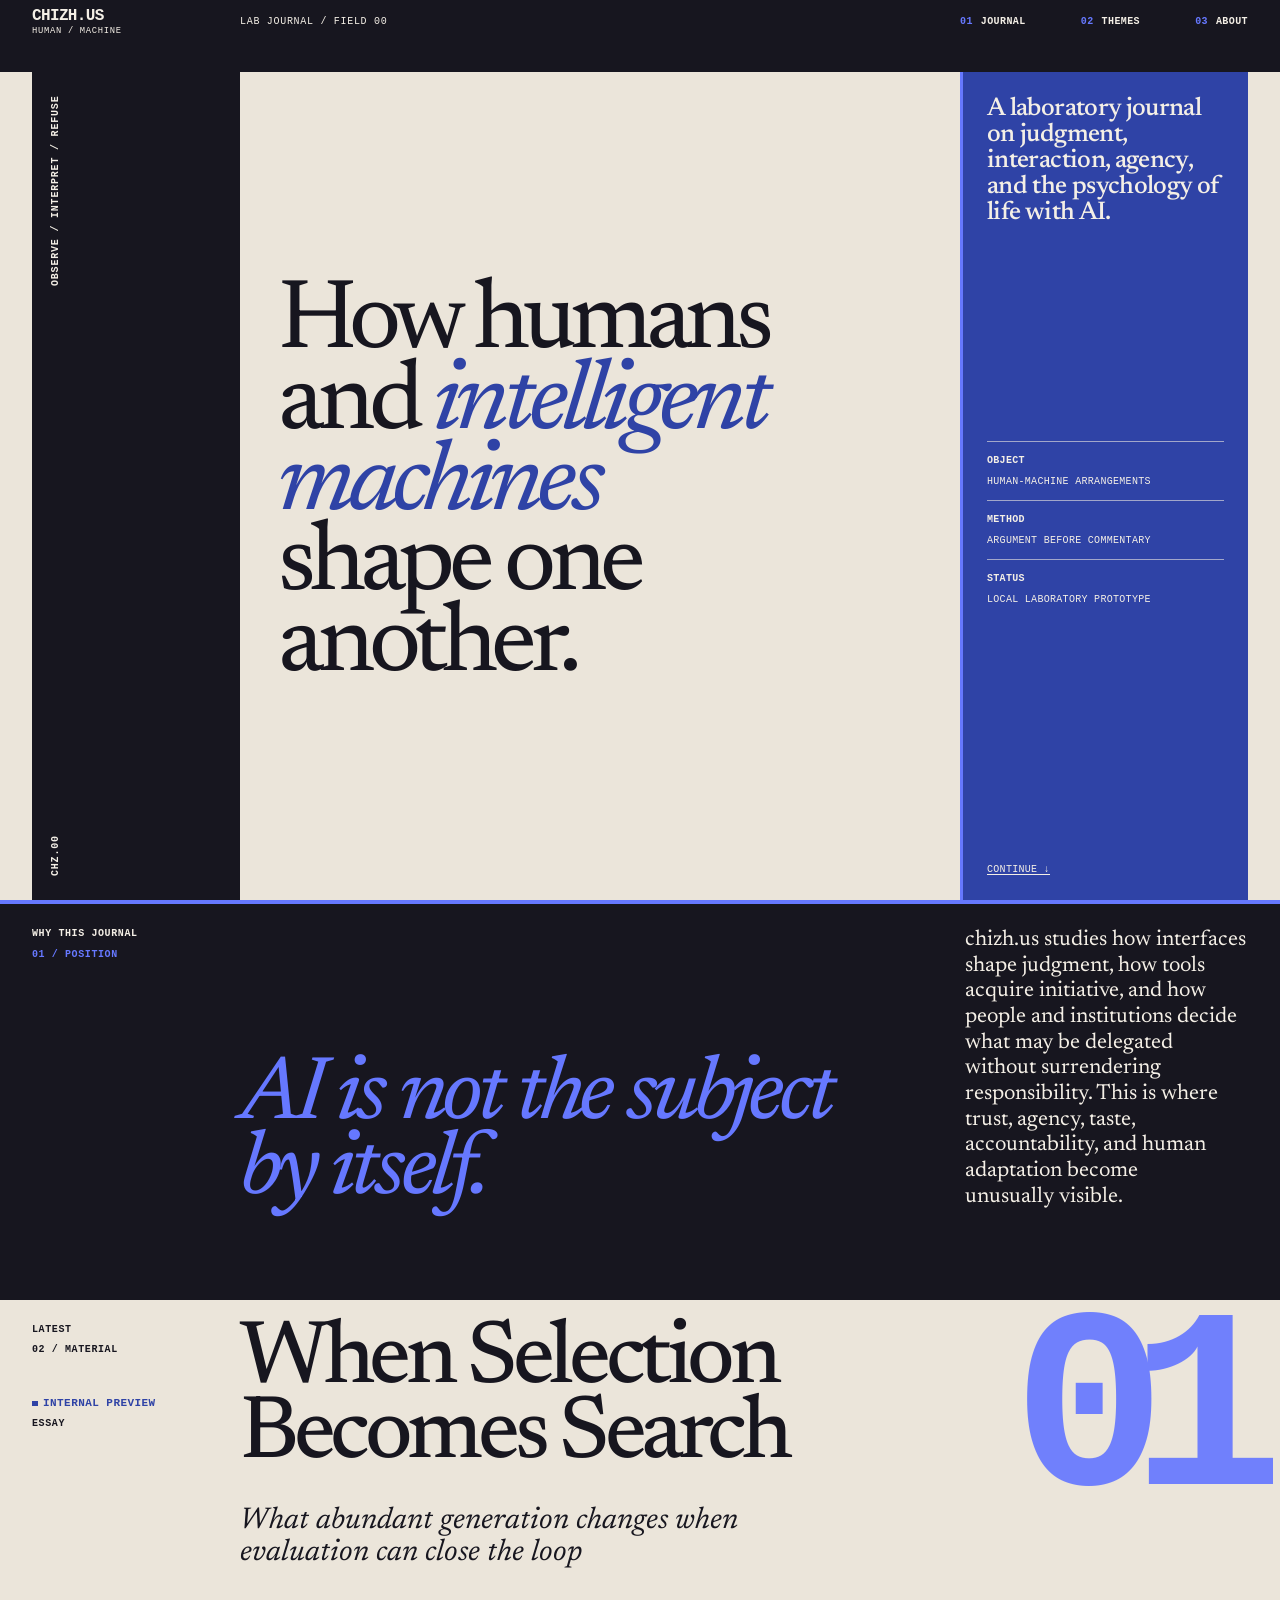
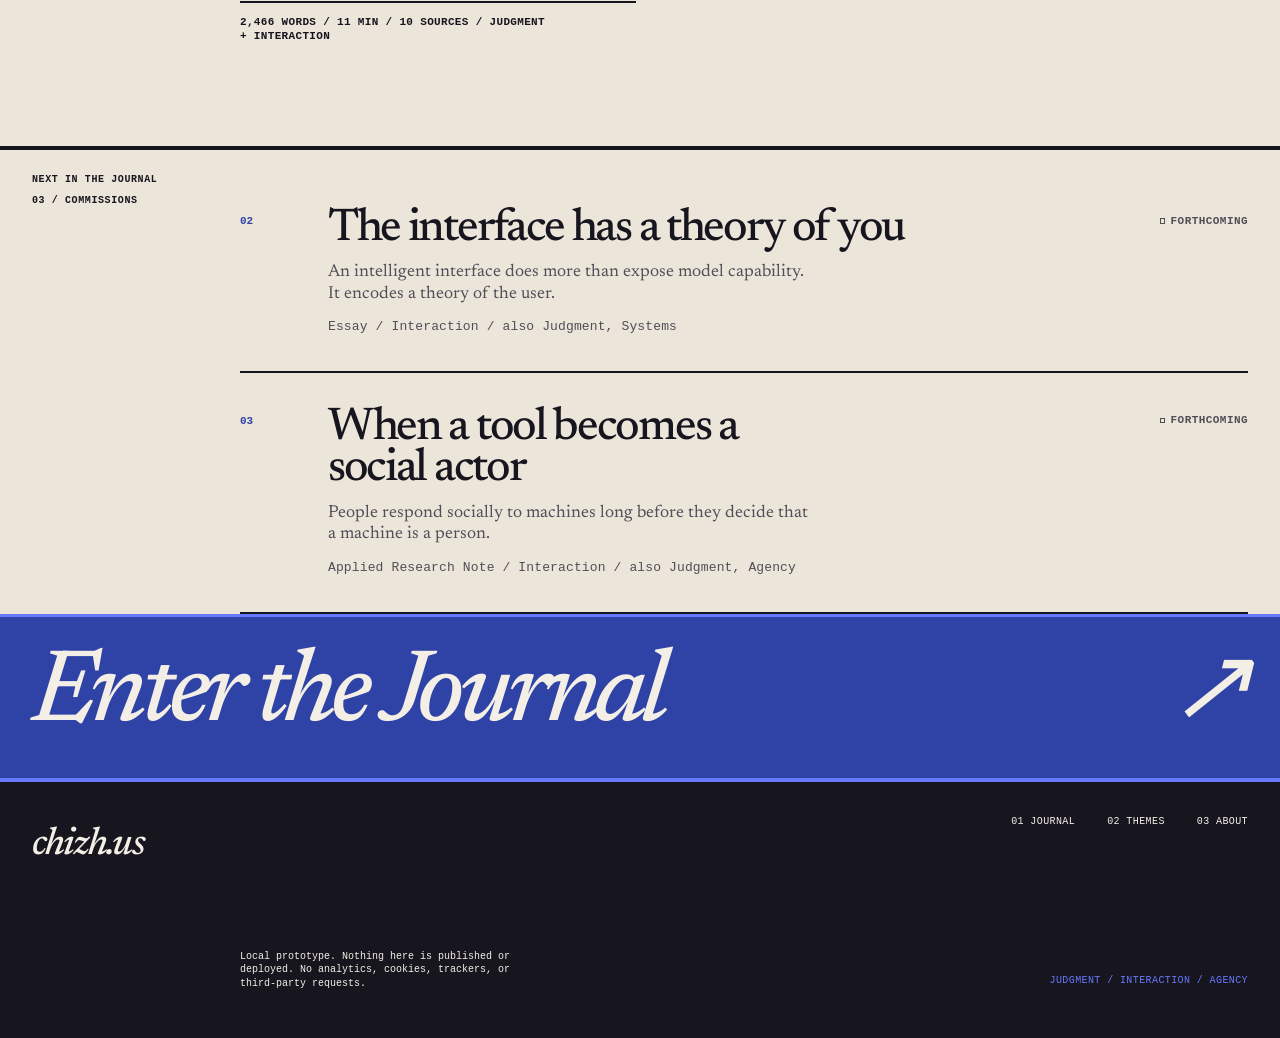
==== index.html @ 97733aee "Deploy temporary chizh.us preview" ====
<!DOCTYPE html><html lang="en"><head><meta charset="utf-8"><meta name="viewport" content="width=device-width, initial-scale=1"><meta name="color-scheme" content="light"><title>chizh.us: a human-machine laboratory journal</title><meta name="description" content="How humans and intelligent machines shape one another. A laboratory journal on judgment, interaction, agency, and the psychology of life with AI."><meta name="author" content="Iurii Chizh"><link rel="canonical" href="https://ichizh8.github.io/"><meta property="og:type" content="website"><meta property="og:site_name" content="chizh.us"><meta property="og:title" content="chizh.us: a human-machine laboratory journal"><meta property="og:description" content="How humans and intelligent machines shape one another. A laboratory journal on judgment, interaction, agency, and the psychology of life with AI."><meta property="og:url" content="https://ichizh8.github.io/"><link rel="icon" href="/favicon.svg" type="image/svg+xml"><link rel="stylesheet" href="/_astro/Base.CVY8_kZh.css"></head><body><a class="skip-link" href="#main">Skip to content</a><header class="masthead"><div class="shell masthead__inner"><a class="brand" href="/" aria-label="chizh.us home"><span>chizh.us</span><small>human / machine</small></a><p class="masthead__register" aria-hidden="true">LAB JOURNAL / FIELD 00</p><nav class="nav" aria-label="Primary"><a class="nav__link" href="/journal"><span aria-hidden="true">01</span>Journal</a><a class="nav__link" href="/themes"><span aria-hidden="true">02</span>Themes</a><a class="nav__link" href="/about"><span aria-hidden="true">03</span>About</a></nav></div></header><main id="main" class="shell page" tabindex="-1"><section class="home-hero"><div class="home-hero__code" aria-hidden="true"><span>CHZ.00</span><span>OBSERVE / INTERPRET / REFUSE</span></div><h1 class="home-hero__title">How humans and <em>intelligent machines</em> shape one another.</h1><aside class="home-hero__aside"><p>A laboratory journal on judgment, interaction, agency, and the psychology of life with AI.</p><dl><div><dt>Object</dt><dd>Human-machine arrangements</dd></div><div><dt>Method</dt><dd>Argument before commentary</dd></div><div><dt>Status</dt><dd>Local laboratory prototype</dd></div></dl><a href="#latest">Continue ↓</a></aside></section><section class="home-why" aria-labelledby="why-title"><header class="home-why__register"><h2 id="why-title">Why this journal</h2><span aria-hidden="true">01 / POSITION</span></header><div class="home-why__body"><p class="home-why__lead">AI is not the subject by itself.</p><p>chizh.us studies how interfaces shape judgment, how tools acquire initiative, and how people and institutions decide what may be delegated without surrendering responsibility. This is where trust, agency, taste, accountability, and human adaptation become unusually visible.</p></div></section><section class="home-latest" id="latest" aria-labelledby="latest-title"><header class="home-latest__register"><h2 id="latest-title">Latest</h2><span aria-hidden="true">02 / MATERIAL</span><div><span class="mark mark--preview">Internal preview</span><span>Essay</span></div></header><article class="featured"><p class="featured__number" aria-hidden="true">01</p><div class="featured__body"><h3 class="featured__title"><a href="/journal/when-selection-becomes-search">When Selection Becomes Search</a></h3><p class="featured__deck">What abundant generation changes when evaluation can close the loop</p><p class="featured__meta meta">2,466 words / 11 min / 10 sources / Judgment + Interaction</p></div></article></section><section class="home-more" aria-labelledby="next-title"><header class="home-more__register"><h2 id="next-title">Next in the journal</h2><span aria-hidden="true">03 / COMMISSIONS</span></header><ol class="journal" aria-label="More from the journal"><li class="entry" id="the-interface-has-a-theory-of-you" data-entry data-format="essay" data-themes="interaction judgment systems" data-title="The interface has a theory of you"><div class="entry__inner"><span class="entry__num" aria-hidden="true">02</span><span><span class="entry__title">The interface has a theory of you</span><span class="entry__deck">An intelligent interface does more than expose model capability. It encodes a theory of the user.</span><span class="entry__meta meta">Essay<span aria-hidden="true"> / </span>Interaction<span aria-hidden="true"> / also </span>Judgment, Systems</span></span><span class="entry__aside"><span class="mark mark--forthcoming">Forthcoming</span></span></div></li><li class="entry" id="when-a-tool-becomes-a-social-actor" data-entry data-format="applied-research-note" data-themes="interaction judgment agency" data-title="When a tool becomes a social actor"><div class="entry__inner"><span class="entry__num" aria-hidden="true">03</span><span><span class="entry__title">When a tool becomes a social actor</span><span class="entry__deck">People respond socially to machines long before they decide that a machine is a person.</span><span class="entry__meta meta">Applied Research Note<span aria-hidden="true"> / </span>Interaction<span aria-hidden="true"> / also </span>Judgment, Agency</span></span><span class="entry__aside"><span class="mark mark--forthcoming">Forthcoming</span></span></div></li></ol></section><a class="home-index" href="/journal"><span>Enter the Journal</span><span aria-hidden="true">↗</span></a></main><footer class="shell footer"><a class="footer__mark" href="/">chizh.us</a><nav class="footer__nav" aria-label="Footer"><a href="/journal">01 Journal</a><a href="/themes">02 Themes</a><a href="/about">03 About</a></nav><p class="footer__note">Local prototype. Nothing here is published or deployed. No analytics, cookies, trackers, or third-party requests.</p><p class="footer__signoff" aria-hidden="true">Judgment / interaction / agency</p></footer></body></html>
---- _astro/Base.CVY8_kZh.css ----
@font-face{font-family:Newsreader Variable;font-style:normal;font-display:swap;font-weight:200 800;src:url(/_astro/newsreader-vietnamese-wght-normal.Czsa-EzN.woff2)format("woff2-variations");unicode-range:U+102-103,U+110-111,U+128-129,U+168-169,U+1A0-1A1,U+1AF-1B0,U+300-301,U+303-304,U+308-309,U+323,U+329,U+1EA0-1EF9,U+20AB}@font-face{font-family:Newsreader Variable;font-style:normal;font-display:swap;font-weight:200 800;src:url(/_astro/newsreader-latin-ext-wght-normal.C-3rgBeH.woff2)format("woff2-variations");unicode-range:U+100-2BA,U+2BD-2C5,U+2C7-2CC,U+2CE-2D7,U+2DD-2FF,U+304,U+308,U+329,U+1D00-1DBF,U+1E00-1E9F,U+1EF2-1EFF,U+2020,U+20A0-20AB,U+20AD-20C0,U+2113,U+2C60-2C7F,U+A720-A7FF}@font-face{font-family:Newsreader Variable;font-style:normal;font-display:swap;font-weight:200 800;src:url(/_astro/newsreader-latin-wght-normal.CCVVNp6i.woff2)format("woff2-variations");unicode-range:U+??,U+131,U+152-153,U+2BB-2BC,U+2C6,U+2DA,U+2DC,U+304,U+308,U+329,U+2000-206F,U+20AC,U+2122,U+2191,U+2193,U+2212,U+2215,U+FEFF,U+FFFD}@font-face{font-family:Newsreader Variable;font-style:italic;font-display:swap;font-weight:200 800;src:url(/_astro/newsreader-vietnamese-wght-italic.xAqemagA.woff2)format("woff2-variations");unicode-range:U+102-103,U+110-111,U+128-129,U+168-169,U+1A0-1A1,U+1AF-1B0,U+300-301,U+303-304,U+308-309,U+323,U+329,U+1EA0-1EF9,U+20AB}@font-face{font-family:Newsreader Variable;font-style:italic;font-display:swap;font-weight:200 800;src:url(/_astro/newsreader-latin-ext-wght-italic.DFS986qL.woff2)format("woff2-variations");unicode-range:U+100-2BA,U+2BD-2C5,U+2C7-2CC,U+2CE-2D7,U+2DD-2FF,U+304,U+308,U+329,U+1D00-1DBF,U+1E00-1E9F,U+1EF2-1EFF,U+2020,U+20A0-20AB,U+20AD-20C0,U+2113,U+2C60-2C7F,U+A720-A7FF}@font-face{font-family:Newsreader Variable;font-style:italic;font-display:swap;font-weight:200 800;src:url(/_astro/newsreader-latin-wght-italic.Bxi8ein9.woff2)format("woff2-variations");unicode-range:U+??,U+131,U+152-153,U+2BB-2BC,U+2C6,U+2DA,U+2DC,U+304,U+308,U+329,U+2000-206F,U+20AC,U+2122,U+2191,U+2193,U+2212,U+2215,U+FEFF,U+FFFD}:root{--paper:#ebe5da;--paper-inset:#d8d0c3;--ink:#17161f;--ink-2:#514e58;--rule:#a9a194;--rule-strong:#17161f;--signal:#2f43a6;--signal-loud:#6678ff;--field-dark:#17161f;--field-light:#f4efe6;--selection:#6678ff;--selection-ink:#17161f;--font-display:"Newsreader Variable", Georgia, "Times New Roman", serif;--font-text:"Newsreader Variable", Georgia, "Times New Roman", serif;--font-ui:ui-monospace, "SFMono-Regular", "Roboto Mono", Menlo, Consolas, monospace;--step-00:.6875rem;--step-0:.8125rem;--step-1:1.0625rem;--step-2:1.25rem;--step-3:clamp(1.5rem, 2.1vw, 2.2rem);--step-4:clamp(2.1rem, 3.8vw, 4rem);--step-5:clamp(3.1rem, 6vw, 6.75rem);--step-6:clamp(4rem, 9vw, 10rem);--track-label:.04em;--track-tight:-.035em;--track-tighter:-.055em;--measure:68ch;--measure-deck:44ch;--measure-display:15ch;--sp-1:.25rem;--sp-2:.5rem;--sp-3:.75rem;--sp-4:1rem;--sp-5:1.5rem;--sp-6:2rem;--sp-7:3rem;--sp-8:4.5rem;--sp-9:6.5rem;--sp-10:9rem;--gutter:clamp(1rem, 2.5vw, 2.75rem);--hair:1px;--radius:0;--dur-fast:80ms;--dur:.11s;--dur-slow:.14s;--ease:cubic-bezier(.2, 0, .1, 1);color-scheme:light}*,:before,:after{box-sizing:border-box}*{border-radius:var(--radius);margin:0;padding:0}html{-webkit-text-size-adjust:100%;scroll-behavior:smooth;scroll-padding-top:6rem}@media (prefers-reduced-motion:reduce){html{scroll-behavior:auto}}body{background:var(--paper);color:var(--ink);font-family:var(--font-text);font-size:var(--step-1);font-variant-numeric:tabular-nums;-webkit-font-smoothing:antialiased;text-rendering:optimizelegibility;flex-direction:column;min-height:100vh;line-height:1.66;display:flex}h1,h2,h3,h4{font-family:var(--font-display);letter-spacing:var(--track-tight);text-wrap:balance;font-weight:700;line-height:1.04}p,li,dd,dt,blockquote{text-wrap:pretty}a{color:var(--signal);text-underline-offset:.18em;text-decoration-line:underline;text-decoration-thickness:1px;text-decoration-color:color-mix(in srgb, var(--signal) 45%, transparent);transition:text-decoration-color var(--dur-fast) var(--ease)}a:hover{text-decoration-color:var(--signal)}:focus-visible{outline:2px solid var(--signal);outline-offset:2px}:where(button,input,select,textarea){font:inherit;color:inherit;background:0 0;border:none}button{cursor:pointer}hr{border:none;border-top:var(--hair) solid var(--rule)}[hidden]{display:none!important}ul,ol{list-style:none}.label{font-family:var(--font-display);font-size:var(--step-00);letter-spacing:var(--track-label);text-transform:uppercase;color:var(--ink-2);font-weight:600;line-height:1.2}.label--signal{color:var(--signal)}.meta{font-family:var(--font-display);font-size:var(--step-0);color:var(--ink-2);letter-spacing:.01em;font-weight:450;line-height:1.5}.display{font-family:var(--font-display);letter-spacing:var(--track-tighter);font-weight:700;line-height:.92}.deck{font-size:var(--step-2);color:var(--ink-2);max-width:var(--measure-deck);letter-spacing:-.005em;line-height:1.45}.skip-link{left:var(--gutter);z-index:100;background:var(--ink);color:var(--paper);padding:var(--sp-3) var(--sp-4);font-family:var(--font-display);font-size:var(--step-0);font-weight:600;text-decoration:none;position:absolute;top:0;transform:translateY(-120%)}.skip-link:focus-visible{outline-offset:-4px;transform:translateY(0)}.visually-hidden{clip-path:inset(50%);white-space:nowrap;border:0;width:1px;height:1px;margin:-1px;padding:0;position:absolute;overflow:hidden}@media (prefers-reduced-motion:reduce){*,:before,:after{transition-duration:.001ms!important;animation-duration:.001ms!important;animation-iteration-count:1!important;animation-timeline:auto!important}}.shell{grid-template-columns:[full-start] var(--gutter) [rail-start] minmax(0, 13rem) [rail-end main-start] minmax(0, 60rem) [main-end wide-start] minmax(0, 15rem) [wide-end] minmax(var(--gutter), 1fr) [full-end];align-content:start;display:grid}@media (width<=56.25rem){.shell{grid-template-columns:[full-start] var(--gutter) [rail-start main-start wide-start] minmax(0, 1fr) [rail-end main-end wide-end] var(--gutter) [full-end]}}.span-rail{grid-column:rail}.span-main{grid-column:main}.span-content{grid-column:main/wide-end}.span-bleed{grid-column:rail/wide-end}.span-full{grid-column:full}.band{grid-column:full;grid-template-columns:subgrid;display:grid}.band--inset{background:var(--paper-inset)}.rule{border-top:var(--hair) solid var(--rule);grid-column:rail/wide-end}.rule--strong{border-top-color:var(--rule-strong)}.rule--full{grid-column:full}.section{grid-column:full;grid-template-columns:subgrid;padding-block:var(--sp-7) var(--sp-6);display:grid}.section--tight{padding-block:var(--sp-6) var(--sp-5)}.section__label{padding-right:var(--sp-5);padding-bottom:var(--sp-4);align-self:start;gap:var(--sp-2);grid-column:rail;align-content:start;display:grid}.section__body{gap:var(--sp-5);grid-column:main/wide-end;align-content:start;display:grid}@media (width<=56.25rem){.section{padding-block:var(--sp-6) var(--sp-5)}.section__label{padding-right:0;padding-bottom:var(--sp-4)}}.masthead{z-index:40;background:var(--paper);border-bottom:var(--hair) solid var(--rule-strong);position:sticky;top:0}.brand{font-family:var(--font-display);letter-spacing:-.03em;color:var(--ink);white-space:nowrap;padding-block:var(--sp-3);grid-column:rail/main;font-size:1.0625rem;font-weight:800;text-decoration:none}.brand__suffix{color:var(--signal)}.brand:hover .brand__suffix{color:var(--ink)}.nav{justify-self:end;align-items:stretch;gap:var(--sp-5);grid-column:main/wide-end;display:flex}.nav__link{font-family:var(--font-display);font-size:var(--step-00);letter-spacing:var(--track-label);text-transform:uppercase;color:var(--ink);border-bottom:2px solid #0000;align-items:center;min-height:44px;margin-bottom:-1px;font-weight:600;text-decoration:none;display:inline-flex}.nav__link:hover{color:var(--signal)}.nav__link[aria-current=page]{border-bottom-color:var(--signal);color:var(--signal)}@media (width<=56.25rem){.brand{grid-column:rail;justify-self:start}.nav{justify-self:end;gap:var(--sp-4);grid-column:rail}}@media (width<=26rem){.nav{gap:var(--sp-3)}.nav__link{letter-spacing:.08em;font-size:.6875rem}}.progress{inset-inline:0;pointer-events:none;height:2px;position:absolute;bottom:-1px;overflow:hidden}.progress__fill{background:var(--signal-loud);height:100%;transform:scaleX(var(--progress,0));transform-origin:0}.page{flex:1 0 auto}.footer{border-top:2px solid var(--rule-strong);margin-top:var(--sp-8);padding-block:var(--sp-6) var(--sp-7)}.footer__mark{font-family:var(--font-display);letter-spacing:-.03em;padding-bottom:var(--sp-5);grid-column:rail;font-size:1.0625rem;font-weight:800}.footer__cols{gap:var(--sp-6) var(--sp-5);grid-column:main/wide-end;grid-template-columns:repeat(auto-fit,minmax(min(100%,15rem),1fr));align-items:start;display:grid}.footer__group{gap:var(--sp-2);align-content:start;display:grid}.footer__list{gap:var(--sp-1);display:grid}.footer__list a{font-family:var(--font-display);font-size:var(--step-0);color:var(--ink);text-decoration-color:color-mix(in srgb, var(--ink) 25%, transparent);align-items:center;min-height:32px;display:inline-flex}.footer__list a:hover{color:var(--signal);text-decoration-color:var(--signal)}.footer__note{margin-top:var(--sp-6);padding-top:var(--sp-4);border-top:var(--hair) solid var(--rule);font-size:var(--step-0);color:var(--ink-2);grid-column:main/wide-end;max-width:52ch}@media (width<=56.25rem){.footer__list a{min-height:44px}}.promise{grid-column:full;grid-template-columns:subgrid;padding-block:var(--sp-8) var(--sp-9);display:grid}.promise__line{font-family:var(--font-display);font-size:var(--step-6);letter-spacing:var(--track-tighter);max-width:var(--measure-display);text-wrap:balance;grid-column:rail/wide-end;font-weight:700;line-height:.92}.promise__line em{color:var(--signal-loud);font-style:normal}.promise__support{margin-top:var(--sp-6);font-size:var(--step-2);color:var(--ink-2);grid-column:main/wide-end;max-width:34ch;line-height:1.4}@media (width<=56.25rem){.promise{padding-block:var(--sp-6) var(--sp-7)}.promise__support{margin-top:var(--sp-5)}}.mark{font-family:var(--font-display);font-size:var(--step-00);letter-spacing:var(--track-label);text-transform:uppercase;white-space:nowrap;align-items:center;gap:.5em;font-weight:600;line-height:1.2;display:inline-flex}.mark:before{content:"";flex:none;block-size:.5em;inline-size:.5em}.mark--preview{color:var(--signal)}.mark--preview:before{background:var(--signal)}.mark--forthcoming{color:var(--ink-2)}.mark--forthcoming:before{box-shadow:inset 0 0 0 1px}.featured{grid-column:full;grid-template-columns:subgrid;padding-block:var(--sp-6) var(--sp-8);border-top:2px solid var(--signal);display:grid}.featured__rail{gap:var(--sp-3);padding-right:var(--sp-5);padding-bottom:var(--sp-4);grid-column:rail;align-content:start;display:grid}.featured__body{grid-column:main/wide-end}.featured__title{font-size:var(--step-5);letter-spacing:-.03em;max-width:20ch;line-height:.98}.featured__deck{margin-top:var(--sp-4);font-size:var(--step-2);color:var(--ink-2);max-width:46ch;line-height:1.5}.featured__meta{margin-top:var(--sp-5);padding-top:var(--sp-3);border-top:var(--hair) solid var(--rule);max-width:46ch}.journal{grid-column:full;grid-template-columns:subgrid;display:grid}.entry{grid-column:full;grid-template-columns:subgrid;scroll-margin-top:5rem;display:grid}.entry:target .entry__inner{background:var(--paper-inset)}.entry__inner{gap:var(--sp-4);padding-block:var(--sp-5);border-bottom:var(--hair) solid var(--rule);color:inherit;grid-column:rail/wide-end;grid-template-columns:3.5rem minmax(0,1fr) minmax(0,11rem);align-items:start;text-decoration:none;display:grid;position:relative}a.entry__inner:before{content:"";left:-.75rem;top:var(--sp-5);background:var(--signal);opacity:0;width:3px;height:1.2em;transition:opacity var(--dur) var(--ease), transform var(--dur) var(--ease);position:absolute;transform:translate(-4px)}a.entry__inner:hover:before,a.entry__inner:focus-visible:before{opacity:1;transform:translate(0)}.entry__num{font-family:var(--font-display);font-size:var(--step-0);color:var(--ink-2);font-variant-numeric:tabular-nums;padding-top:.35em;font-weight:600}a.entry__inner:hover .entry__num{color:var(--signal)}.entry__title{font-family:var(--font-display);font-size:var(--step-3);letter-spacing:-.015em;max-width:28ch;font-weight:700;line-height:1.12;display:block}a.entry__inner:hover .entry__title{color:var(--signal)}.entry__deck{margin-top:var(--sp-2);font-size:var(--step-1);color:var(--ink-2);max-width:56ch;line-height:1.5;display:block}.entry__meta{margin-top:var(--sp-3);display:block}.entry__aside{gap:var(--sp-2);justify-items:start;padding-top:.35em;display:grid}@media (width<=56.25rem){.entry__inner{gap:var(--sp-3);grid-template-columns:2.25rem minmax(0,1fr);min-height:44px}.entry__aside{padding-top:var(--sp-3);grid-column:2}a.entry__inner:before{left:-.5rem}}.journal__empty{padding-block:var(--sp-6);font-size:var(--step-2);color:var(--ink-2);grid-column:rail/wide-end;max-width:46ch;display:none}.journal__empty[data-visible=true]{display:block}.filters{grid-column:full;grid-template-columns:subgrid;padding-block:var(--sp-5);display:grid}.filters__inner{gap:var(--sp-5);grid-column:rail/wide-end;display:grid}.filters__group{gap:var(--sp-4);border:none;grid-template-columns:minmax(0,6.5rem) minmax(0,1fr);align-items:baseline;display:grid}.filters__legend{float:left;width:6.5rem;padding:0}.filters__options{gap:var(--sp-2) var(--sp-5);clear:both;flex-wrap:wrap;display:flex}.filters__option{font-family:var(--font-display);font-size:var(--step-0);color:var(--ink-2);cursor:pointer;min-height:44px;transition:color var(--dur-fast) var(--ease);border-bottom:2px solid #0000;align-items:center;padding-block:2px;font-weight:500;display:inline-flex}.filters__option:hover{color:var(--ink)}.filters__input:checked+.filters__option{color:var(--signal);border-bottom-color:var(--signal);font-weight:650}.filters__input:focus-visible+.filters__option{outline:2px solid var(--signal);outline-offset:3px}.filters__count{margin-top:var(--sp-4);padding-top:var(--sp-3);border-top:var(--hair) solid var(--rule);grid-column:rail/wide-end}@media (width<=56.25rem){.filters__group{gap:var(--sp-2);grid-template-columns:minmax(0,1fr)}.filters__legend{float:none;width:auto}.filters__option{min-height:44px}}.entry{transition:opacity var(--dur-fast) var(--ease)}.themes,.theme-row{grid-column:full;grid-template-columns:subgrid;display:grid}.theme-row__inner{gap:var(--sp-4) var(--sp-6);padding-block:var(--sp-5);border-bottom:var(--hair) solid var(--rule);color:inherit;grid-column:rail/wide-end;grid-template-columns:minmax(0,16rem) minmax(0,1fr);align-items:baseline;text-decoration:none;display:grid}.theme-row__name{font-family:var(--font-display);font-size:var(--step-4);letter-spacing:var(--track-tight);align-items:baseline;gap:var(--sp-3);font-weight:700;line-height:1;display:flex}.theme-row__key{font-size:var(--step-0);color:var(--ink-2);font-variant-numeric:tabular-nums;font-weight:600}.theme-row__inner:hover .theme-row__name,.theme-row__inner:hover .theme-row__key{color:var(--signal)}.theme-row__definition{font-size:var(--step-1);color:var(--ink-2);max-width:52ch;line-height:1.5}.theme-row__count{margin-top:var(--sp-2)}@media (width<=56.25rem){.theme-row__inner{gap:var(--sp-3);grid-template-columns:minmax(0,1fr);min-height:44px}}.objects{columns:2;column-gap:var(--sp-6);max-width:46rem}.objects li{break-inside:avoid;padding-block:var(--sp-2);border-bottom:var(--hair) solid var(--rule);font-size:var(--step-1);line-height:1.4}@media (width<=40rem){.objects{columns:1}}.prose-block{max-width:var(--measure);gap:var(--sp-4);display:grid}p.prose-block{display:block}.prose-block p{font-size:var(--step-1);line-height:1.66}.prose-block h3{font-size:var(--step-3);margin-top:var(--sp-3)}.prose-block strong{font-weight:650}.action{font-family:var(--font-display);font-size:var(--step-0);color:var(--ink);border:none;border-bottom:2px solid var(--rule);min-height:44px;transition:border-color var(--dur-fast) var(--ease);background:0 0;align-items:center;padding:0 0 2px;font-weight:550;text-decoration:none;display:inline-flex}.action:hover,.action[data-state=done]{color:var(--signal);border-bottom-color:var(--signal)}@media (width<=56.25rem){.action{min-height:44px}}.status-line{font-family:var(--font-display);font-size:var(--step-0);color:var(--signal);opacity:0;min-height:1.5em;transition:opacity var(--dur-slow) var(--ease)}.status-line[data-visible=true]{opacity:1}.deflist{gap:0;max-width:52rem;display:grid}.deflist__row{gap:var(--sp-4) var(--sp-5);padding-block:var(--sp-4);border-bottom:var(--hair) solid var(--rule);grid-template-columns:minmax(0,12rem) minmax(0,1fr);align-items:baseline;display:grid}.deflist__row:first-child{border-top:var(--hair) solid var(--rule)}.deflist__term{font-family:var(--font-display);font-size:var(--step-00);letter-spacing:var(--track-label);text-transform:uppercase;color:var(--ink-2);font-weight:600}.deflist__desc{font-size:var(--step-1);line-height:1.55}@media (width<=40rem){.deflist__row{gap:var(--sp-2);grid-template-columns:minmax(0,1fr)}}.notfound__code{font-family:var(--font-display);font-size:var(--step-6);letter-spacing:var(--track-tighter);color:var(--signal-loud);grid-column:rail/wide-end;font-weight:700;line-height:.9}.article{grid-column:full;grid-template-columns:subgrid;display:grid}.article__header{grid-column:full;grid-template-columns:subgrid;padding-block:var(--sp-7) var(--sp-6);display:grid}.article__kicker{padding-bottom:var(--sp-4);grid-column:rail/wide-end}.article__title{font-size:var(--step-5);letter-spacing:-.03em;grid-column:rail/wide-end;max-width:17ch;font-weight:700;line-height:.98}.article__deck{margin-top:var(--sp-5);font-size:var(--step-3);color:var(--ink-2);line-height:1.35;font-family:var(--font-text);letter-spacing:-.005em;grid-column:main/wide-end;max-width:40ch;font-weight:400}.preview-notice{grid-column:full;grid-template-columns:subgrid;background:var(--paper-inset);border-top:2px solid var(--signal);border-bottom:var(--hair) solid var(--rule);padding-block:var(--sp-4);display:grid}.preview-notice__inner{gap:var(--sp-3) var(--sp-5);grid-column:rail/wide-end;grid-template-columns:minmax(0,11rem) minmax(0,1fr);align-items:baseline;display:grid}.preview-notice__body{font-size:var(--step-0);color:var(--ink-2);max-width:62ch;line-height:1.55}.preview-notice__body strong{color:var(--ink);font-weight:600}@media (width<=56.25rem){.preview-notice__inner{grid-template-columns:minmax(0,1fr)}}.article__layout{grid-column:full;grid-template-columns:subgrid;border-top:var(--hair) solid var(--rule-strong);padding-top:var(--sp-6);display:grid}.article__rail{align-self:start;gap:var(--sp-4);padding-right:var(--sp-5);padding-bottom:var(--sp-6);grid-column:rail;display:grid;position:sticky;top:5rem}.article__rail-group{gap:var(--sp-1);display:grid}.article__body{max-width:var(--measure);grid-column:main}@media (width<=56.25rem){.article__rail{padding-right:0;padding-bottom:var(--sp-5);gap:var(--sp-4);border-bottom:var(--hair) solid var(--rule);grid-template-columns:repeat(auto-fit,minmax(min(100%,9rem),1fr));position:static}}@media (width>=56.251rem) and (width<=75rem){.article__body,.references__list,.disclosure__body{grid-column:main/wide-end;max-width:64ch}}.prose{font-family:var(--font-text);font-size:var(--step-1);font-variation-settings:"opsz" 16;line-height:1.7}.prose>p{margin-block:0 var(--sp-4);max-width:var(--measure);hanging-punctuation:first last}.prose>p:first-of-type{font-size:var(--step-2);color:var(--ink);margin-bottom:var(--sp-5);line-height:1.6}.prose>h2{font-family:var(--font-display);font-size:var(--step-4);letter-spacing:var(--track-tight);margin-block:var(--sp-8) var(--sp-4);padding-top:var(--sp-4);border-top:var(--hair) solid var(--rule-strong);max-width:24ch;scroll-margin-top:6rem;font-weight:700;line-height:1.05}.prose>h3{font-family:var(--font-display);font-size:var(--step-3);margin-block:var(--sp-6) var(--sp-3);scroll-margin-top:6rem;font-weight:650}.prose strong{font-weight:650}.prose em{font-style:italic}.prose code{background:var(--paper-inset);padding:.1em .3em;font-family:ui-monospace,SFMono-Regular,Menlo,monospace;font-size:.9em}.prose blockquote{border-left:2px solid var(--signal);padding-left:var(--sp-4);margin-block:var(--sp-5);color:var(--ink-2)}.prose ul,.prose ol{margin-block:0 var(--sp-4);padding-left:var(--sp-5);max-width:var(--measure)}.prose ul li{margin-bottom:var(--sp-2);list-style:none;position:relative}.prose ul li:before{content:"";left:calc(var(--sp-5) * -1);background:var(--signal);width:.5rem;height:1px;position:absolute;top:.75em}.prose ol{list-style:decimal}.prose a{color:var(--signal);text-underline-offset:.16em;text-decoration-thickness:1px;text-decoration-color:color-mix(in srgb, var(--signal) 35%, transparent)}.prose a[href*=doi\.org]{font-family:var(--font-display);letter-spacing:.005em;white-space:nowrap;font-size:.86em;font-weight:500}.references{grid-column:full;grid-template-columns:subgrid;margin-top:var(--sp-8);border-top:2px solid var(--rule-strong);padding-block:var(--sp-6) var(--sp-7);display:grid}.references__label{padding-right:var(--sp-5);padding-bottom:var(--sp-4);grid-column:rail;align-self:start}.references__list{counter-reset:ref;max-width:var(--measure);grid-column:main;display:grid}.reference{counter-increment:ref;gap:var(--sp-4);padding-block:var(--sp-4);border-bottom:var(--hair) solid var(--rule);font-size:var(--step-0);grid-template-columns:2.5rem minmax(0,1fr);scroll-margin-top:6rem;line-height:1.5;display:grid}.reference:first-child{border-top:var(--hair) solid var(--rule)}.reference:before{content:counter(ref, decimal-leading-zero);font-family:var(--font-display);color:var(--ink-2);font-variant-numeric:tabular-nums;font-weight:600}.reference:target:before{color:var(--signal)}.reference:target{background:var(--paper-inset)}.reference__authors{font-weight:500}.reference__title{font-style:normal}.reference__container{font-style:italic}.reference__doi{margin-top:var(--sp-1);font-family:var(--font-display);word-break:break-all;font-size:.9em;display:inline-block}@media (width<=56.25rem){.reference{gap:var(--sp-3);grid-template-columns:2rem minmax(0,1fr);font-size:.875rem}.preview-notice__body,.disclosure__body{font-size:.875rem}}.article__actions{grid-column:full;grid-template-columns:subgrid;border-top:var(--hair) solid var(--rule-strong);padding-block:var(--sp-5);display:grid}.article__actions-inner{align-items:center;gap:var(--sp-5);flex-wrap:wrap;grid-column:rail/wide-end;display:flex}.disclosure{grid-column:full;grid-template-columns:subgrid;border-top:var(--hair) solid var(--rule);padding-block:var(--sp-5) var(--sp-6);display:grid}.disclosure__label{padding-right:var(--sp-5);padding-bottom:var(--sp-3);grid-column:rail}.disclosure__body{max-width:var(--measure);font-size:var(--step-0);color:var(--ink-2);grid-column:main;line-height:1.6}::selection{background:var(--selection);color:var(--selection-ink)}.shell{grid-template-columns:[full-start] var(--gutter) [rail-start] minmax(0, 13rem) [rail-end main-start] minmax(0, 1fr) [main-end wide-start] minmax(0, 18rem) [wide-end] var(--gutter) [full-end]}.label,.meta,.mark,.action,.filters__option,.deflist__term{font-family:var(--font-ui)}.masthead{z-index:40;background:var(--field-dark);color:var(--field-light);border:0;position:relative}.is-reading .masthead{position:sticky;top:0}.masthead__inner{align-items:center;min-height:4.5rem}.brand{color:inherit;font-family:var(--font-ui);letter-spacing:-.04em;text-transform:uppercase;grid-column:rail;gap:.15rem;padding:0;font-size:1rem;font-weight:700;line-height:1;text-decoration:none;display:grid}.brand small{letter-spacing:.08em;font-size:.55rem;font-weight:500}.masthead__register{font-family:var(--font-ui);letter-spacing:.07em;text-transform:uppercase;grid-column:main;font-size:.625rem}.nav{justify-content:space-between;justify-self:stretch;gap:var(--sp-3);grid-column:wide}.nav__link{min-height:44px;color:inherit;font-family:var(--font-ui);letter-spacing:.04em;text-transform:uppercase;border:0;align-items:center;gap:.5rem;margin:0;padding:0;font-size:.625rem;font-weight:650;text-decoration:none;display:inline-flex}.nav__link span{color:var(--signal-loud)}.masthead .nav__link:hover,.masthead .nav__link[aria-current=page]{color:var(--signal-loud);border-bottom-color:var(--signal-loud);text-underline-offset:.32em;text-decoration:underline}.masthead :focus-visible{outline-color:var(--signal-loud)}.progress{height:3px;bottom:0}.progress__fill{background:var(--signal-loud)}.home-hero{grid-column:full;grid-template-columns:subgrid;align-items:stretch;min-height:calc(100svh - 4.5rem);display:grid}.home-hero__code{background:var(--field-dark);color:var(--field-light);padding:var(--sp-5) var(--sp-4);justify-content:space-between;gap:var(--sp-5);writing-mode:vertical-rl;font-family:var(--font-ui);letter-spacing:.08em;text-transform:uppercase;grid-column:rail;font-size:.625rem;font-weight:650;display:flex;transform:rotate(180deg)}.home-hero__title{letter-spacing:-.065em;text-wrap:balance;grid-column:main;align-self:center;max-width:10.5ch;padding:clamp(2rem,5vw,5rem) clamp(1.25rem,3vw,3.5rem);font-size:clamp(4rem,7.7vw,8.75rem);font-weight:430;line-height:.82}.home-hero__title em{color:var(--signal);font-style:italic;font-weight:430}.home-hero__aside{background:var(--signal);color:var(--field-light);border-left:3px solid var(--signal-loud);padding:var(--sp-5);gap:var(--sp-7);flex-direction:column;grid-column:wide;justify-content:space-between;display:flex}.home-hero__aside>p{font-family:var(--font-display);letter-spacing:-.025em;font-size:clamp(1.35rem,2vw,2rem);font-weight:520;line-height:1.02}.home-hero__aside dl{gap:0;display:grid}.home-hero__aside dl div{gap:var(--sp-2);padding-block:var(--sp-3);border-top:1px solid color-mix(in srgb, var(--field-light) 58%, transparent);display:grid}.home-hero__aside dt,.home-hero__aside dd,.home-hero__aside a{font-family:var(--font-ui);letter-spacing:.03em;text-transform:uppercase;font-size:.625rem;line-height:1.3}.home-hero__aside dt{font-weight:700}.home-hero__aside a{min-height:44px;color:var(--field-light);align-items:end;text-decoration-color:currentColor;display:inline-flex}.home-why{grid-column:full;grid-template-columns:subgrid;background:var(--field-dark);color:var(--field-light);border-top:4px solid var(--signal-loud);padding-block:var(--sp-5) clamp(3rem, 7vw, 8rem);display:grid}.home-why__register,.home-latest__register,.home-more__register{padding-right:var(--sp-5);gap:var(--sp-2);font-family:var(--font-ui);letter-spacing:.06em;text-transform:uppercase;grid-column:rail;align-content:start;font-size:.625rem;font-weight:650;line-height:1.25;display:grid}.home-why__register h2,.home-latest__register h2,.home-more__register h2{font-family:inherit;font-size:inherit;font-weight:inherit;letter-spacing:inherit;line-height:inherit}.home-why__register span{color:var(--signal-loud)}.home-why__body{grid-column:main/wide-end;grid-template-columns:minmax(0,1.4fr) minmax(15rem,.6fr);align-items:end;gap:clamp(2rem,5vw,6rem);display:grid}.home-why__lead{max-width:12ch;color:var(--signal-loud);letter-spacing:-.06em;font-size:clamp(3.5rem,7vw,8rem);font-style:italic;font-weight:430;line-height:.84}.home-why__body>p:last-child{max-width:34ch;font-size:clamp(1.15rem,1.7vw,1.65rem);line-height:1.18}.home-latest,.home-more{grid-column:full;grid-template-columns:subgrid;padding-block:var(--sp-5) 0;display:grid}.home-latest__register,.home-more__register{color:var(--ink)}.home-latest__register>div{gap:var(--sp-2);margin-top:var(--sp-6);display:grid}.featured{gap:var(--sp-6);border:0;grid-column:main/wide-end;grid-template-columns:minmax(0,1fr) minmax(12rem,.42fr);padding:0 0 clamp(4rem,8vw,9rem);display:grid;position:relative}.featured__body{z-index:1;grid-area:1/1;align-self:end}.featured__number{color:var(--signal-loud);font-family:var(--font-ui);letter-spacing:-.14em;opacity:.92;grid-area:1/2;place-self:start end;font-size:clamp(8rem,20vw,22rem);font-weight:800;line-height:.72}.featured__title{letter-spacing:-.06em;max-width:12ch;font-size:clamp(3.5rem,7vw,8rem);font-weight:470;line-height:.84}.featured__title a{color:inherit;text-decoration:none}.featured__title a:hover{color:var(--signal)}.featured__deck{max-width:34ch;margin-top:var(--sp-6);color:var(--ink);font-family:var(--font-display);font-size:clamp(1.4rem,2.35vw,2.5rem);font-style:italic;line-height:1.04}.featured__meta{max-width:60ch;margin-top:var(--sp-6);padding-top:var(--sp-3);border-top:2px solid var(--ink);color:var(--ink);font-family:var(--font-ui);letter-spacing:.03em;text-transform:uppercase;font-size:.6875rem;font-weight:600;line-height:1.3}.home-more{border-top:4px solid var(--ink)}.home-more .journal{grid-column:main/wide-end;display:block}.home-more .entry{display:block}.home-more .entry__inner{grid-column:auto;width:100%}.home-index{justify-content:space-between;align-items:center;gap:var(--sp-5);padding:clamp(1.5rem, 3vw, 3.5rem) var(--gutter);background:var(--signal);color:var(--field-light);border-top:3px solid var(--signal-loud);font-family:var(--font-display);letter-spacing:-.06em;grid-column:full;font-size:clamp(3.5rem,8vw,9rem);font-style:italic;font-weight:470;line-height:.82;text-decoration:none;display:flex}.home-index:hover span:first-child{text-decoration:underline .05em}.entry__inner{gap:var(--sp-5);border-bottom:2px solid var(--ink);grid-column:rail/wide-end;grid-template-columns:4rem minmax(0,1fr) minmax(0,13rem);padding-block:clamp(1.5rem,2.7vw,3rem);transition:none}.home-more .entry__inner{grid-column:1/-1}.entry__num{color:var(--signal);font-family:var(--font-ui);font-size:.6875rem;font-weight:700}.entry__title{max-width:22ch;font-family:var(--font-display);letter-spacing:-.05em;font-size:clamp(2rem,3.6vw,4rem);font-weight:480;line-height:.9}.entry__deck{max-width:48ch;margin-top:var(--sp-3);color:var(--ink-2);font-size:clamp(1rem,1.35vw,1.3rem);line-height:1.25}.entry__meta,.entry__aside{font-family:var(--font-ui)}.entry__aside{text-align:right;justify-items:end}a.entry__inner:before{display:none}a.entry__inner:hover .entry__title,a.entry__inner:hover .entry__num{color:var(--signal)}.section{border-top:1px solid var(--rule-strong);padding-block:var(--sp-5) var(--sp-7)}.section--head{padding-block:var(--sp-5) clamp(3rem, 7vw, 8rem)}.section--head .section__label{background:var(--field-dark);color:var(--field-light);padding:var(--sp-4);min-height:9rem}.section--head .section__label .label,.section--head .section__label .meta{color:var(--field-light)}.section--head .section__body>.prose-block,.section--head .section__body>p.prose-block{max-width:32ch;font-family:var(--font-display);letter-spacing:-.045em;font-size:clamp(2rem,3.7vw,4.2rem);font-style:italic;font-weight:450;line-height:.98}.prose-block p,p.prose-block{font-size:clamp(1.05rem,1.35vw,1.3rem);line-height:1.35}.filters{border-top:4px solid var(--signal-loud)}.filters__option{color:var(--ink-2)}.filters__input:checked+.filters__option{color:var(--signal);border-bottom-color:currentColor}.theme-row__inner{border-bottom:2px solid var(--ink);grid-template-columns:minmax(0,25rem) minmax(0,1fr);padding-block:clamp(1.5rem,2.7vw,3rem)}.theme-row__name{font-family:var(--font-display);letter-spacing:-.06em;font-size:clamp(2.8rem,5.7vw,6.5rem);font-style:italic;font-weight:450;line-height:.84}.theme-row__definition{color:var(--ink-2);font-size:clamp(1rem,1.3vw,1.3rem);line-height:1.2}.theme-row__inner:hover .theme-row__name,.theme-row__inner:hover .theme-row__key{color:var(--signal)}.deflist__row,.objects li{border-color:var(--rule-strong)}.about-header{padding-block:clamp(3rem,7vw,8rem)!important}.about-header__title{font-style:italic;letter-spacing:-.065em!important;max-width:13ch!important;font-size:clamp(3.5rem,7.7vw,8.75rem)!important;font-weight:450!important;line-height:.84!important}.about-header__lede{max-width:37ch!important;margin-top:var(--sp-7)!important;color:var(--ink)!important;font-size:clamp(1.45rem,2.6vw,2.8rem)!important;line-height:1.08!important}.is-reading .article__title{letter-spacing:-.06em;font-size:clamp(3.5rem,7vw,7.5rem);font-style:italic;font-weight:450;line-height:.86}.is-reading .article__deck{font-size:clamp(1.45rem,2.4vw,2.5rem);line-height:1.18}.footer{padding-block:var(--sp-6) var(--sp-7);border-top:4px solid var(--signal-loud);background:var(--field-dark);color:var(--field-light);margin-top:0}.footer__mark{color:inherit;font-family:var(--font-display);letter-spacing:-.05em;grid-column:rail;padding:0;font-size:clamp(2rem,3vw,3rem);font-style:italic;font-weight:500;text-decoration:none}.footer__nav{justify-content:flex-end;gap:var(--sp-3) var(--sp-6);flex-wrap:wrap;grid-column:main/wide-end;display:flex}.footer__nav a{min-height:44px;color:inherit;font-family:var(--font-ui);letter-spacing:.04em;text-transform:uppercase;align-items:start;font-size:.625rem;text-decoration:none;display:inline-flex}.footer__nav a:hover{color:var(--signal-loud)}.footer__note{margin-top:var(--sp-8);max-width:48ch;color:inherit;font-family:var(--font-ui);border:0;grid-column:main;padding:0;font-size:.625rem;line-height:1.35}.footer__signoff{margin-top:var(--sp-8);color:var(--signal-loud);font-family:var(--font-ui);letter-spacing:.04em;text-transform:uppercase;grid-column:wide;place-self:end;font-size:.625rem}@media (width<=56.25rem){.shell{grid-template-columns:[full-start] var(--gutter) [rail-start main-start wide-start] minmax(0, 1fr) [rail-end main-end wide-end] var(--gutter) [full-end]}.masthead__inner{align-content:center;row-gap:.3rem;min-height:6.25rem}.brand{grid-column:rail}.masthead__register{display:none}.nav{justify-content:flex-start;gap:var(--sp-5);grid-column:rail}.home-hero{min-height:auto}.home-hero__code{writing-mode:horizontal-tb;min-height:3rem;padding:var(--sp-3);grid-column:rail;transform:none}.home-hero__title{grid-column:rail;max-width:11ch;padding:clamp(3rem,10vw,6rem) 0;font-size:clamp(3.4rem,14vw,7rem)}.home-hero__aside{padding:var(--sp-4);grid-column:rail;min-height:23rem}.home-why__register,.home-latest__register,.home-more__register{padding-right:0;padding-bottom:var(--sp-5);grid-column:rail}.home-why__body{gap:var(--sp-7);grid-column:rail;grid-template-columns:1fr}.home-why__lead{font-size:clamp(3.2rem,14vw,7rem)}.featured{grid-column:rail;grid-template-columns:1fr}.featured__body{grid-area:2/1}.featured__number{grid-area:1/1;justify-self:start;font-size:clamp(8rem,43vw,15rem)}.featured__title{font-size:clamp(3.2rem,14vw,7rem)}.home-more .journal{grid-column:rail}.entry__inner,.home-more .entry__inner{gap:var(--sp-3);grid-column:rail;grid-template-columns:2.5rem minmax(0,1fr)}.entry__aside{text-align:left;grid-column:2;justify-items:start}.entry__title{font-size:clamp(2rem,9vw,3.5rem)}.section--head .section__label{min-height:auto}.section--head .section__body{margin-top:var(--sp-4)}.theme-row__inner{grid-template-columns:1fr}.footer__mark,.footer__nav,.footer__note,.footer__signoff{grid-column:rail}.footer__nav{margin-top:var(--sp-6);justify-content:flex-start}.footer__note,.footer__signoff{margin-top:var(--sp-6);justify-self:start}}@media (width<=28rem){.nav__link span,.home-hero__code span:last-child{display:none}.home-hero__title{font-size:clamp(3.1rem,15vw,4.2rem)}.home-index{font-size:clamp(3rem,14vw,4.2rem)}}
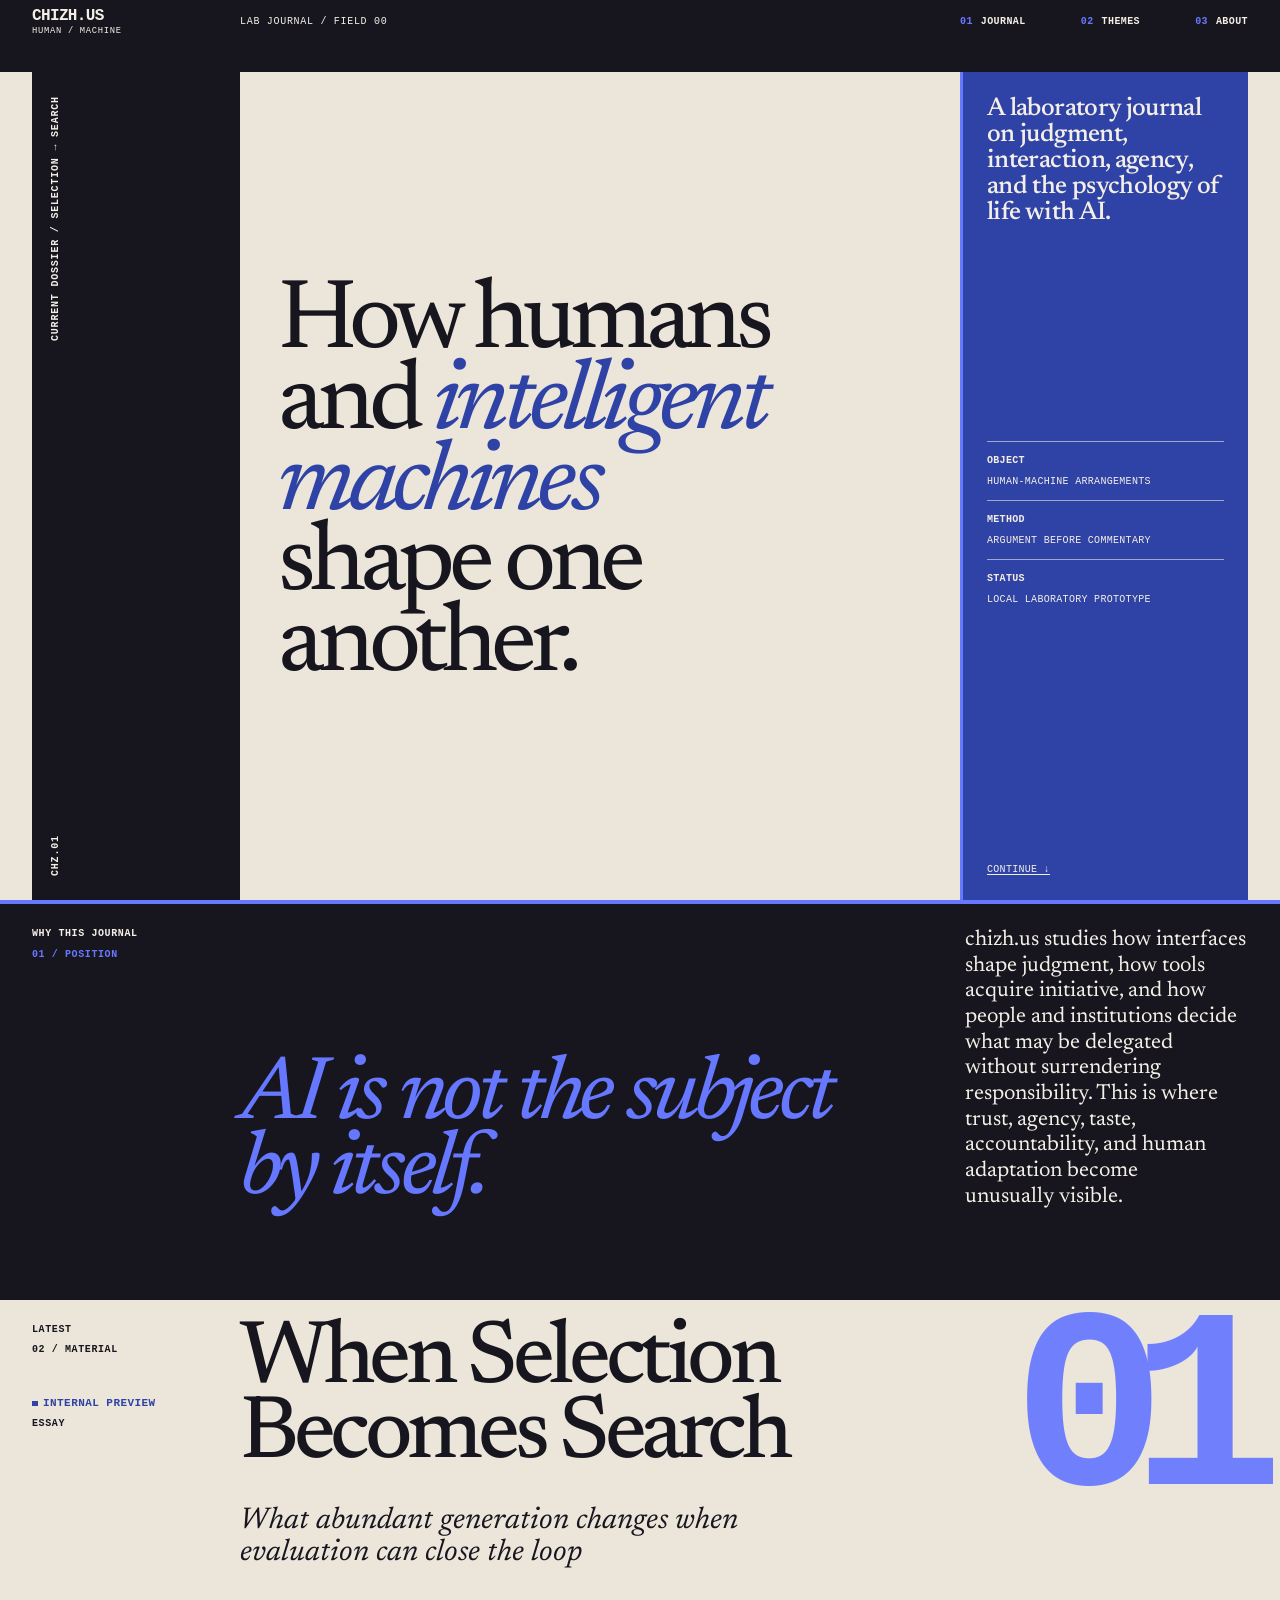
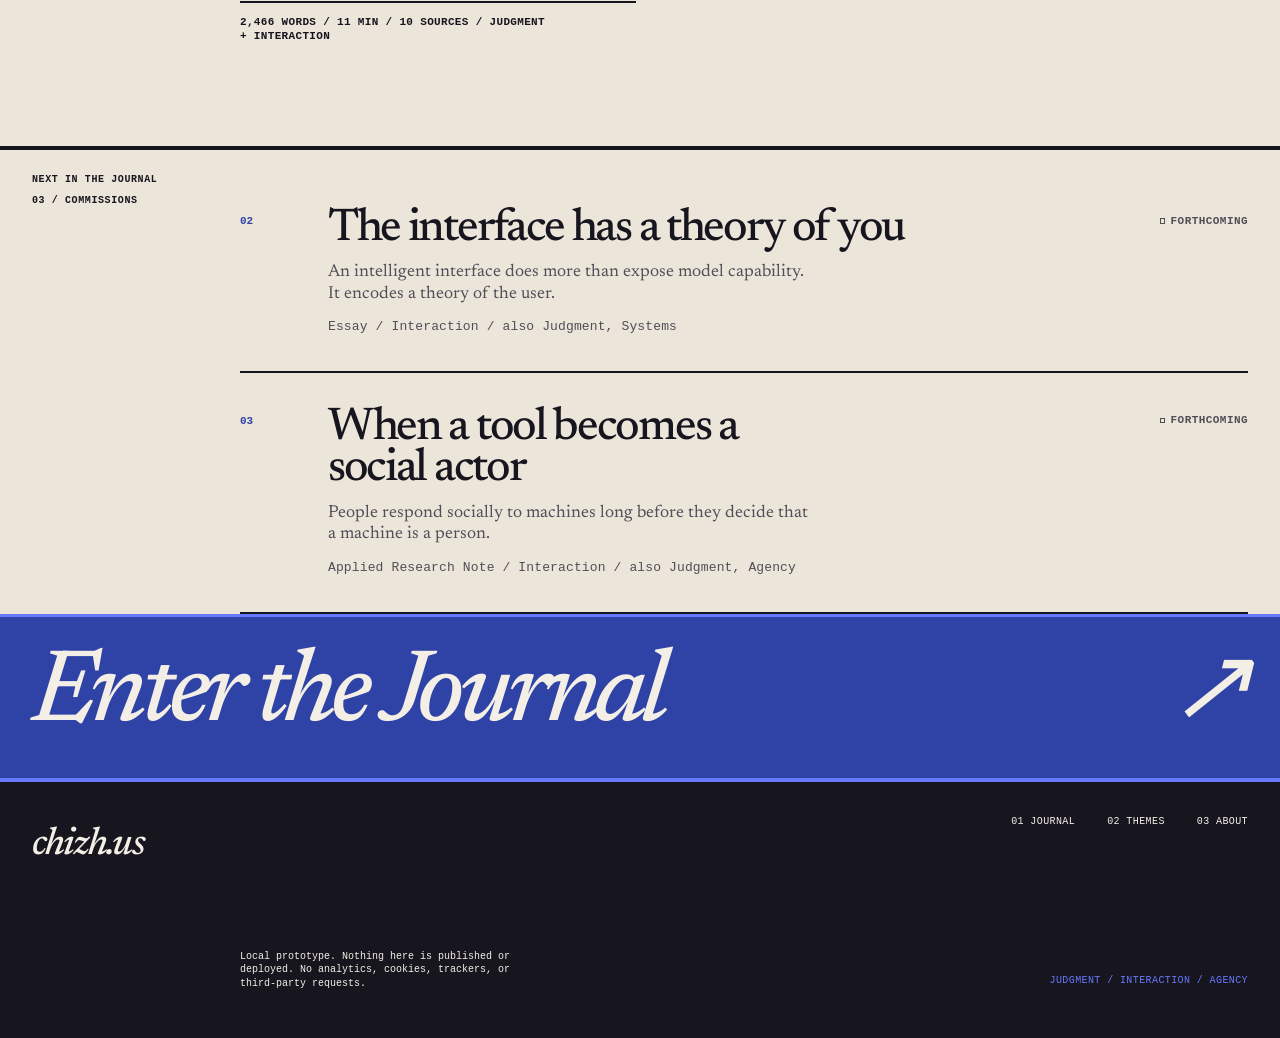
==== commit 60843347: "Tie CHZ register to featured dossier" ====
--- a/index.html
+++ b/index.html
@@ -1 +1 @@
-<!DOCTYPE html><html lang="en"><head><meta charset="utf-8"><meta name="viewport" content="width=device-width, initial-scale=1"><meta name="color-scheme" content="light"><title>chizh.us: a human-machine laboratory journal</title><meta name="description" content="How humans and intelligent machines shape one another. A laboratory journal on judgment, interaction, agency, and the psychology of life with AI."><meta name="author" content="Iurii Chizh"><link rel="canonical" href="https://ichizh8.github.io/"><meta property="og:type" content="website"><meta property="og:site_name" content="chizh.us"><meta property="og:title" content="chizh.us: a human-machine laboratory journal"><meta property="og:description" content="How humans and intelligent machines shape one another. A laboratory journal on judgment, interaction, agency, and the psychology of life with AI."><meta property="og:url" content="https://ichizh8.github.io/"><link rel="icon" href="/favicon.svg" type="image/svg+xml"><link rel="stylesheet" href="/_astro/Base.CVY8_kZh.css"></head><body><a class="skip-link" href="#main">Skip to content</a><header class="masthead"><div class="shell masthead__inner"><a class="brand" href="/" aria-label="chizh.us home"><span>chizh.us</span><small>human / machine</small></a><p class="masthead__register" aria-hidden="true">LAB JOURNAL / FIELD 00</p><nav class="nav" aria-label="Primary"><a class="nav__link" href="/journal"><span aria-hidden="true">01</span>Journal</a><a class="nav__link" href="/themes"><span aria-hidden="true">02</span>Themes</a><a class="nav__link" href="/about"><span aria-hidden="true">03</span>About</a></nav></div></header><main id="main" class="shell page" tabindex="-1"><section class="home-hero"><div class="home-hero__code" aria-hidden="true"><span>CHZ.00</span><span>OBSERVE / INTERPRET / REFUSE</span></div><h1 class="home-hero__title">How humans and <em>intelligent machines</em> shape one another.</h1><aside class="home-hero__aside"><p>A laboratory journal on judgment, interaction, agency, and the psychology of life with AI.</p><dl><div><dt>Object</dt><dd>Human-machine arrangements</dd></div><div><dt>Method</dt><dd>Argument before commentary</dd></div><div><dt>Status</dt><dd>Local laboratory prototype</dd></div></dl><a href="#latest">Continue ↓</a></aside></section><section class="home-why" aria-labelledby="why-title"><header class="home-why__register"><h2 id="why-title">Why this journal</h2><span aria-hidden="true">01 / POSITION</span></header><div class="home-why__body"><p class="home-why__lead">AI is not the subject by itself.</p><p>chizh.us studies how interfaces shape judgment, how tools acquire initiative, and how people and institutions decide what may be delegated without surrendering responsibility. This is where trust, agency, taste, accountability, and human adaptation become unusually visible.</p></div></section><section class="home-latest" id="latest" aria-labelledby="latest-title"><header class="home-latest__register"><h2 id="latest-title">Latest</h2><span aria-hidden="true">02 / MATERIAL</span><div><span class="mark mark--preview">Internal preview</span><span>Essay</span></div></header><article class="featured"><p class="featured__number" aria-hidden="true">01</p><div class="featured__body"><h3 class="featured__title"><a href="/journal/when-selection-becomes-search">When Selection Becomes Search</a></h3><p class="featured__deck">What abundant generation changes when evaluation can close the loop</p><p class="featured__meta meta">2,466 words / 11 min / 10 sources / Judgment + Interaction</p></div></article></section><section class="home-more" aria-labelledby="next-title"><header class="home-more__register"><h2 id="next-title">Next in the journal</h2><span aria-hidden="true">03 / COMMISSIONS</span></header><ol class="journal" aria-label="More from the journal"><li class="entry" id="the-interface-has-a-theory-of-you" data-entry data-format="essay" data-themes="interaction judgment systems" data-title="The interface has a theory of you"><div class="entry__inner"><span class="entry__num" aria-hidden="true">02</span><span><span class="entry__title">The interface has a theory of you</span><span class="entry__deck">An intelligent interface does more than expose model capability. It encodes a theory of the user.</span><span class="entry__meta meta">Essay<span aria-hidden="true"> / </span>Interaction<span aria-hidden="true"> / also </span>Judgment, Systems</span></span><span class="entry__aside"><span class="mark mark--forthcoming">Forthcoming</span></span></div></li><li class="entry" id="when-a-tool-becomes-a-social-actor" data-entry data-format="applied-research-note" data-themes="interaction judgment agency" data-title="When a tool becomes a social actor"><div class="entry__inner"><span class="entry__num" aria-hidden="true">03</span><span><span class="entry__title">When a tool becomes a social actor</span><span class="entry__deck">People respond socially to machines long before they decide that a machine is a person.</span><span class="entry__meta meta">Applied Research Note<span aria-hidden="true"> / </span>Interaction<span aria-hidden="true"> / also </span>Judgment, Agency</span></span><span class="entry__aside"><span class="mark mark--forthcoming">Forthcoming</span></span></div></li></ol></section><a class="home-index" href="/journal"><span>Enter the Journal</span><span aria-hidden="true">↗</span></a></main><footer class="shell footer"><a class="footer__mark" href="/">chizh.us</a><nav class="footer__nav" aria-label="Footer"><a href="/journal">01 Journal</a><a href="/themes">02 Themes</a><a href="/about">03 About</a></nav><p class="footer__note">Local prototype. Nothing here is published or deployed. No analytics, cookies, trackers, or third-party requests.</p><p class="footer__signoff" aria-hidden="true">Judgment / interaction / agency</p></footer></body></html>+<!DOCTYPE html><html lang="en"><head><meta charset="utf-8"><meta name="viewport" content="width=device-width, initial-scale=1"><meta name="color-scheme" content="light"><title>chizh.us: a human-machine laboratory journal</title><meta name="description" content="How humans and intelligent machines shape one another. A laboratory journal on judgment, interaction, agency, and the psychology of life with AI."><meta name="author" content="Iurii Chizh"><link rel="canonical" href="https://ichizh8.github.io/"><meta property="og:type" content="website"><meta property="og:site_name" content="chizh.us"><meta property="og:title" content="chizh.us: a human-machine laboratory journal"><meta property="og:description" content="How humans and intelligent machines shape one another. A laboratory journal on judgment, interaction, agency, and the psychology of life with AI."><meta property="og:url" content="https://ichizh8.github.io/"><link rel="icon" href="/favicon.svg" type="image/svg+xml"><link rel="stylesheet" href="/_astro/Base.De5VmPLo.css"></head><body><a class="skip-link" href="#main">Skip to content</a><header class="masthead"><div class="shell masthead__inner"><a class="brand" href="/" aria-label="chizh.us home"><span>chizh.us</span><small>human / machine</small></a><p class="masthead__register" aria-hidden="true">LAB JOURNAL / FIELD 00</p><nav class="nav" aria-label="Primary"><a class="nav__link" href="/journal"><span aria-hidden="true">01</span>Journal</a><a class="nav__link" href="/themes"><span aria-hidden="true">02</span>Themes</a><a class="nav__link" href="/about"><span aria-hidden="true">03</span>About</a></nav></div></header><main id="main" class="shell page" tabindex="-1"><section class="home-hero"><div class="home-hero__code" aria-hidden="true"><span>CHZ.01</span><span>CURRENT DOSSIER / Selection → Search</span></div><h1 class="home-hero__title">How humans and <em>intelligent machines</em> shape one another.</h1><aside class="home-hero__aside"><p>A laboratory journal on judgment, interaction, agency, and the psychology of life with AI.</p><dl><div><dt>Object</dt><dd>Human-machine arrangements</dd></div><div><dt>Method</dt><dd>Argument before commentary</dd></div><div><dt>Status</dt><dd>Local laboratory prototype</dd></div></dl><a href="#latest">Continue ↓</a></aside></section><section class="home-why" aria-labelledby="why-title"><header class="home-why__register"><h2 id="why-title">Why this journal</h2><span aria-hidden="true">01 / POSITION</span></header><div class="home-why__body"><p class="home-why__lead">AI is not the subject by itself.</p><p>chizh.us studies how interfaces shape judgment, how tools acquire initiative, and how people and institutions decide what may be delegated without surrendering responsibility. This is where trust, agency, taste, accountability, and human adaptation become unusually visible.</p></div></section><section class="home-latest" id="latest" aria-labelledby="latest-title"><header class="home-latest__register"><h2 id="latest-title">Latest</h2><span aria-hidden="true">02 / MATERIAL</span><div><span class="mark mark--preview">Internal preview</span><span>Essay</span></div></header><article class="featured"><p class="featured__number" aria-hidden="true">01</p><div class="featured__body"><h3 class="featured__title"><a href="/journal/when-selection-becomes-search">When Selection Becomes Search</a></h3><p class="featured__deck">What abundant generation changes when evaluation can close the loop</p><p class="featured__meta meta">2,466 words / 11 min / 10 sources / Judgment + Interaction</p></div></article></section><section class="home-more" aria-labelledby="next-title"><header class="home-more__register"><h2 id="next-title">Next in the journal</h2><span aria-hidden="true">03 / COMMISSIONS</span></header><ol class="journal" aria-label="More from the journal"><li class="entry" id="the-interface-has-a-theory-of-you" data-entry data-format="essay" data-themes="interaction judgment systems" data-title="The interface has a theory of you"><div class="entry__inner"><span class="entry__num" aria-hidden="true">02</span><span><span class="entry__title">The interface has a theory of you</span><span class="entry__deck">An intelligent interface does more than expose model capability. It encodes a theory of the user.</span><span class="entry__meta meta">Essay<span aria-hidden="true"> / </span>Interaction<span aria-hidden="true"> / also </span>Judgment, Systems</span></span><span class="entry__aside"><span class="mark mark--forthcoming">Forthcoming</span></span></div></li><li class="entry" id="when-a-tool-becomes-a-social-actor" data-entry data-format="applied-research-note" data-themes="interaction judgment agency" data-title="When a tool becomes a social actor"><div class="entry__inner"><span class="entry__num" aria-hidden="true">03</span><span><span class="entry__title">When a tool becomes a social actor</span><span class="entry__deck">People respond socially to machines long before they decide that a machine is a person.</span><span class="entry__meta meta">Applied Research Note<span aria-hidden="true"> / </span>Interaction<span aria-hidden="true"> / also </span>Judgment, Agency</span></span><span class="entry__aside"><span class="mark mark--forthcoming">Forthcoming</span></span></div></li></ol></section><a class="home-index" href="/journal"><span>Enter the Journal</span><span aria-hidden="true">↗</span></a></main><footer class="shell footer"><a class="footer__mark" href="/">chizh.us</a><nav class="footer__nav" aria-label="Footer"><a href="/journal">01 Journal</a><a href="/themes">02 Themes</a><a href="/about">03 About</a></nav><p class="footer__note">Local prototype. Nothing here is published or deployed. No analytics, cookies, trackers, or third-party requests.</p><p class="footer__signoff" aria-hidden="true">Judgment / interaction / agency</p></footer></body></html>
--- a/_astro/Base.De5VmPLo.css
+++ b/_astro/Base.De5VmPLo.css
@@ -0,0 +1 @@
+@font-face{font-family:Newsreader Variable;font-style:normal;font-display:swap;font-weight:200 800;src:url(/_astro/newsreader-vietnamese-wght-normal.Czsa-EzN.woff2)format("woff2-variations");unicode-range:U+102-103,U+110-111,U+128-129,U+168-169,U+1A0-1A1,U+1AF-1B0,U+300-301,U+303-304,U+308-309,U+323,U+329,U+1EA0-1EF9,U+20AB}@font-face{font-family:Newsreader Variable;font-style:normal;font-display:swap;font-weight:200 800;src:url(/_astro/newsreader-latin-ext-wght-normal.C-3rgBeH.woff2)format("woff2-variations");unicode-range:U+100-2BA,U+2BD-2C5,U+2C7-2CC,U+2CE-2D7,U+2DD-2FF,U+304,U+308,U+329,U+1D00-1DBF,U+1E00-1E9F,U+1EF2-1EFF,U+2020,U+20A0-20AB,U+20AD-20C0,U+2113,U+2C60-2C7F,U+A720-A7FF}@font-face{font-family:Newsreader Variable;font-style:normal;font-display:swap;font-weight:200 800;src:url(/_astro/newsreader-latin-wght-normal.CCVVNp6i.woff2)format("woff2-variations");unicode-range:U+??,U+131,U+152-153,U+2BB-2BC,U+2C6,U+2DA,U+2DC,U+304,U+308,U+329,U+2000-206F,U+20AC,U+2122,U+2191,U+2193,U+2212,U+2215,U+FEFF,U+FFFD}@font-face{font-family:Newsreader Variable;font-style:italic;font-display:swap;font-weight:200 800;src:url(/_astro/newsreader-vietnamese-wght-italic.xAqemagA.woff2)format("woff2-variations");unicode-range:U+102-103,U+110-111,U+128-129,U+168-169,U+1A0-1A1,U+1AF-1B0,U+300-301,U+303-304,U+308-309,U+323,U+329,U+1EA0-1EF9,U+20AB}@font-face{font-family:Newsreader Variable;font-style:italic;font-display:swap;font-weight:200 800;src:url(/_astro/newsreader-latin-ext-wght-italic.DFS986qL.woff2)format("woff2-variations");unicode-range:U+100-2BA,U+2BD-2C5,U+2C7-2CC,U+2CE-2D7,U+2DD-2FF,U+304,U+308,U+329,U+1D00-1DBF,U+1E00-1E9F,U+1EF2-1EFF,U+2020,U+20A0-20AB,U+20AD-20C0,U+2113,U+2C60-2C7F,U+A720-A7FF}@font-face{font-family:Newsreader Variable;font-style:italic;font-display:swap;font-weight:200 800;src:url(/_astro/newsreader-latin-wght-italic.Bxi8ein9.woff2)format("woff2-variations");unicode-range:U+??,U+131,U+152-153,U+2BB-2BC,U+2C6,U+2DA,U+2DC,U+304,U+308,U+329,U+2000-206F,U+20AC,U+2122,U+2191,U+2193,U+2212,U+2215,U+FEFF,U+FFFD}:root{--paper:#ebe5da;--paper-inset:#d8d0c3;--ink:#17161f;--ink-2:#514e58;--rule:#a9a194;--rule-strong:#17161f;--signal:#2f43a6;--signal-loud:#6678ff;--field-dark:#17161f;--field-light:#f4efe6;--selection:#6678ff;--selection-ink:#17161f;--font-display:"Newsreader Variable", Georgia, "Times New Roman", serif;--font-text:"Newsreader Variable", Georgia, "Times New Roman", serif;--font-ui:ui-monospace, "SFMono-Regular", "Roboto Mono", Menlo, Consolas, monospace;--step-00:.6875rem;--step-0:.8125rem;--step-1:1.0625rem;--step-2:1.25rem;--step-3:clamp(1.5rem, 2.1vw, 2.2rem);--step-4:clamp(2.1rem, 3.8vw, 4rem);--step-5:clamp(3.1rem, 6vw, 6.75rem);--step-6:clamp(4rem, 9vw, 10rem);--track-label:.04em;--track-tight:-.035em;--track-tighter:-.055em;--measure:68ch;--measure-deck:44ch;--measure-display:15ch;--sp-1:.25rem;--sp-2:.5rem;--sp-3:.75rem;--sp-4:1rem;--sp-5:1.5rem;--sp-6:2rem;--sp-7:3rem;--sp-8:4.5rem;--sp-9:6.5rem;--sp-10:9rem;--gutter:clamp(1rem, 2.5vw, 2.75rem);--hair:1px;--radius:0;--dur-fast:80ms;--dur:.11s;--dur-slow:.14s;--ease:cubic-bezier(.2, 0, .1, 1);color-scheme:light}*,:before,:after{box-sizing:border-box}*{border-radius:var(--radius);margin:0;padding:0}html{-webkit-text-size-adjust:100%;scroll-behavior:smooth;scroll-padding-top:6rem}@media (prefers-reduced-motion:reduce){html{scroll-behavior:auto}}body{background:var(--paper);color:var(--ink);font-family:var(--font-text);font-size:var(--step-1);font-variant-numeric:tabular-nums;-webkit-font-smoothing:antialiased;text-rendering:optimizelegibility;flex-direction:column;min-height:100vh;line-height:1.66;display:flex}h1,h2,h3,h4{font-family:var(--font-display);letter-spacing:var(--track-tight);text-wrap:balance;font-weight:700;line-height:1.04}p,li,dd,dt,blockquote{text-wrap:pretty}a{color:var(--signal);text-underline-offset:.18em;text-decoration-line:underline;text-decoration-thickness:1px;text-decoration-color:color-mix(in srgb, var(--signal) 45%, transparent);transition:text-decoration-color var(--dur-fast) var(--ease)}a:hover{text-decoration-color:var(--signal)}:focus-visible{outline:2px solid var(--signal);outline-offset:2px}:where(button,input,select,textarea){font:inherit;color:inherit;background:0 0;border:none}button{cursor:pointer}hr{border:none;border-top:var(--hair) solid var(--rule)}[hidden]{display:none!important}ul,ol{list-style:none}.label{font-family:var(--font-display);font-size:var(--step-00);letter-spacing:var(--track-label);text-transform:uppercase;color:var(--ink-2);font-weight:600;line-height:1.2}.label--signal{color:var(--signal)}.meta{font-family:var(--font-display);font-size:var(--step-0);color:var(--ink-2);letter-spacing:.01em;font-weight:450;line-height:1.5}.display{font-family:var(--font-display);letter-spacing:var(--track-tighter);font-weight:700;line-height:.92}.deck{font-size:var(--step-2);color:var(--ink-2);max-width:var(--measure-deck);letter-spacing:-.005em;line-height:1.45}.skip-link{left:var(--gutter);z-index:100;background:var(--ink);color:var(--paper);padding:var(--sp-3) var(--sp-4);font-family:var(--font-display);font-size:var(--step-0);font-weight:600;text-decoration:none;position:absolute;top:0;transform:translateY(-120%)}.skip-link:focus-visible{outline-offset:-4px;transform:translateY(0)}.visually-hidden{clip-path:inset(50%);white-space:nowrap;border:0;width:1px;height:1px;margin:-1px;padding:0;position:absolute;overflow:hidden}@media (prefers-reduced-motion:reduce){*,:before,:after{transition-duration:.001ms!important;animation-duration:.001ms!important;animation-iteration-count:1!important;animation-timeline:auto!important}}.shell{grid-template-columns:[full-start] var(--gutter) [rail-start] minmax(0, 13rem) [rail-end main-start] minmax(0, 60rem) [main-end wide-start] minmax(0, 15rem) [wide-end] minmax(var(--gutter), 1fr) [full-end];align-content:start;display:grid}@media (width<=56.25rem){.shell{grid-template-columns:[full-start] var(--gutter) [rail-start main-start wide-start] minmax(0, 1fr) [rail-end main-end wide-end] var(--gutter) [full-end]}}.span-rail{grid-column:rail}.span-main{grid-column:main}.span-content{grid-column:main/wide-end}.span-bleed{grid-column:rail/wide-end}.span-full{grid-column:full}.band{grid-column:full;grid-template-columns:subgrid;display:grid}.band--inset{background:var(--paper-inset)}.rule{border-top:var(--hair) solid var(--rule);grid-column:rail/wide-end}.rule--strong{border-top-color:var(--rule-strong)}.rule--full{grid-column:full}.section{grid-column:full;grid-template-columns:subgrid;padding-block:var(--sp-7) var(--sp-6);display:grid}.section--tight{padding-block:var(--sp-6) var(--sp-5)}.section__label{padding-right:var(--sp-5);padding-bottom:var(--sp-4);align-self:start;gap:var(--sp-2);grid-column:rail;align-content:start;display:grid}.section__body{gap:var(--sp-5);grid-column:main/wide-end;align-content:start;display:grid}@media (width<=56.25rem){.section{padding-block:var(--sp-6) var(--sp-5)}.section__label{padding-right:0;padding-bottom:var(--sp-4)}}.masthead{z-index:40;background:var(--paper);border-bottom:var(--hair) solid var(--rule-strong);position:sticky;top:0}.brand{font-family:var(--font-display);letter-spacing:-.03em;color:var(--ink);white-space:nowrap;padding-block:var(--sp-3);grid-column:rail/main;font-size:1.0625rem;font-weight:800;text-decoration:none}.brand__suffix{color:var(--signal)}.brand:hover .brand__suffix{color:var(--ink)}.nav{justify-self:end;align-items:stretch;gap:var(--sp-5);grid-column:main/wide-end;display:flex}.nav__link{font-family:var(--font-display);font-size:var(--step-00);letter-spacing:var(--track-label);text-transform:uppercase;color:var(--ink);border-bottom:2px solid #0000;align-items:center;min-height:44px;margin-bottom:-1px;font-weight:600;text-decoration:none;display:inline-flex}.nav__link:hover{color:var(--signal)}.nav__link[aria-current=page]{border-bottom-color:var(--signal);color:var(--signal)}@media (width<=56.25rem){.brand{grid-column:rail;justify-self:start}.nav{justify-self:end;gap:var(--sp-4);grid-column:rail}}@media (width<=26rem){.nav{gap:var(--sp-3)}.nav__link{letter-spacing:.08em;font-size:.6875rem}}.progress{inset-inline:0;pointer-events:none;height:2px;position:absolute;bottom:-1px;overflow:hidden}.progress__fill{background:var(--signal-loud);height:100%;transform:scaleX(var(--progress,0));transform-origin:0}.page{flex:1 0 auto}.footer{border-top:2px solid var(--rule-strong);margin-top:var(--sp-8);padding-block:var(--sp-6) var(--sp-7)}.footer__mark{font-family:var(--font-display);letter-spacing:-.03em;padding-bottom:var(--sp-5);grid-column:rail;font-size:1.0625rem;font-weight:800}.footer__cols{gap:var(--sp-6) var(--sp-5);grid-column:main/wide-end;grid-template-columns:repeat(auto-fit,minmax(min(100%,15rem),1fr));align-items:start;display:grid}.footer__group{gap:var(--sp-2);align-content:start;display:grid}.footer__list{gap:var(--sp-1);display:grid}.footer__list a{font-family:var(--font-display);font-size:var(--step-0);color:var(--ink);text-decoration-color:color-mix(in srgb, var(--ink) 25%, transparent);align-items:center;min-height:32px;display:inline-flex}.footer__list a:hover{color:var(--signal);text-decoration-color:var(--signal)}.footer__note{margin-top:var(--sp-6);padding-top:var(--sp-4);border-top:var(--hair) solid var(--rule);font-size:var(--step-0);color:var(--ink-2);grid-column:main/wide-end;max-width:52ch}@media (width<=56.25rem){.footer__list a{min-height:44px}}.promise{grid-column:full;grid-template-columns:subgrid;padding-block:var(--sp-8) var(--sp-9);display:grid}.promise__line{font-family:var(--font-display);font-size:var(--step-6);letter-spacing:var(--track-tighter);max-width:var(--measure-display);text-wrap:balance;grid-column:rail/wide-end;font-weight:700;line-height:.92}.promise__line em{color:var(--signal-loud);font-style:normal}.promise__support{margin-top:var(--sp-6);font-size:var(--step-2);color:var(--ink-2);grid-column:main/wide-end;max-width:34ch;line-height:1.4}@media (width<=56.25rem){.promise{padding-block:var(--sp-6) var(--sp-7)}.promise__support{margin-top:var(--sp-5)}}.mark{font-family:var(--font-display);font-size:var(--step-00);letter-spacing:var(--track-label);text-transform:uppercase;white-space:nowrap;align-items:center;gap:.5em;font-weight:600;line-height:1.2;display:inline-flex}.mark:before{content:"";flex:none;block-size:.5em;inline-size:.5em}.mark--preview{color:var(--signal)}.mark--preview:before{background:var(--signal)}.mark--forthcoming{color:var(--ink-2)}.mark--forthcoming:before{box-shadow:inset 0 0 0 1px}.featured{grid-column:full;grid-template-columns:subgrid;padding-block:var(--sp-6) var(--sp-8);border-top:2px solid var(--signal);display:grid}.featured__rail{gap:var(--sp-3);padding-right:var(--sp-5);padding-bottom:var(--sp-4);grid-column:rail;align-content:start;display:grid}.featured__body{grid-column:main/wide-end}.featured__title{font-size:var(--step-5);letter-spacing:-.03em;max-width:20ch;line-height:.98}.featured__deck{margin-top:var(--sp-4);font-size:var(--step-2);color:var(--ink-2);max-width:46ch;line-height:1.5}.featured__meta{margin-top:var(--sp-5);padding-top:var(--sp-3);border-top:var(--hair) solid var(--rule);max-width:46ch}.journal{grid-column:full;grid-template-columns:subgrid;display:grid}.entry{grid-column:full;grid-template-columns:subgrid;scroll-margin-top:5rem;display:grid}.entry:target .entry__inner{background:var(--paper-inset)}.entry__inner{gap:var(--sp-4);padding-block:var(--sp-5);border-bottom:var(--hair) solid var(--rule);color:inherit;grid-column:rail/wide-end;grid-template-columns:3.5rem minmax(0,1fr) minmax(0,11rem);align-items:start;text-decoration:none;display:grid;position:relative}a.entry__inner:before{content:"";left:-.75rem;top:var(--sp-5);background:var(--signal);opacity:0;width:3px;height:1.2em;transition:opacity var(--dur) var(--ease), transform var(--dur) var(--ease);position:absolute;transform:translate(-4px)}a.entry__inner:hover:before,a.entry__inner:focus-visible:before{opacity:1;transform:translate(0)}.entry__num{font-family:var(--font-display);font-size:var(--step-0);color:var(--ink-2);font-variant-numeric:tabular-nums;padding-top:.35em;font-weight:600}a.entry__inner:hover .entry__num{color:var(--signal)}.entry__title{font-family:var(--font-display);font-size:var(--step-3);letter-spacing:-.015em;max-width:28ch;font-weight:700;line-height:1.12;display:block}a.entry__inner:hover .entry__title{color:var(--signal)}.entry__deck{margin-top:var(--sp-2);font-size:var(--step-1);color:var(--ink-2);max-width:56ch;line-height:1.5;display:block}.entry__meta{margin-top:var(--sp-3);display:block}.entry__aside{gap:var(--sp-2);justify-items:start;padding-top:.35em;display:grid}@media (width<=56.25rem){.entry__inner{gap:var(--sp-3);grid-template-columns:2.25rem minmax(0,1fr);min-height:44px}.entry__aside{padding-top:var(--sp-3);grid-column:2}a.entry__inner:before{left:-.5rem}}.journal__empty{padding-block:var(--sp-6);font-size:var(--step-2);color:var(--ink-2);grid-column:rail/wide-end;max-width:46ch;display:none}.journal__empty[data-visible=true]{display:block}.filters{grid-column:full;grid-template-columns:subgrid;padding-block:var(--sp-5);display:grid}.filters__inner{gap:var(--sp-5);grid-column:rail/wide-end;display:grid}.filters__group{gap:var(--sp-4);border:none;grid-template-columns:minmax(0,6.5rem) minmax(0,1fr);align-items:baseline;display:grid}.filters__legend{float:left;width:6.5rem;padding:0}.filters__options{gap:var(--sp-2) var(--sp-5);clear:both;flex-wrap:wrap;display:flex}.filters__option{font-family:var(--font-display);font-size:var(--step-0);color:var(--ink-2);cursor:pointer;min-height:44px;transition:color var(--dur-fast) var(--ease);border-bottom:2px solid #0000;align-items:center;padding-block:2px;font-weight:500;display:inline-flex}.filters__option:hover{color:var(--ink)}.filters__input:checked+.filters__option{color:var(--signal);border-bottom-color:var(--signal);font-weight:650}.filters__input:focus-visible+.filters__option{outline:2px solid var(--signal);outline-offset:3px}.filters__count{margin-top:var(--sp-4);padding-top:var(--sp-3);border-top:var(--hair) solid var(--rule);grid-column:rail/wide-end}@media (width<=56.25rem){.filters__group{gap:var(--sp-2);grid-template-columns:minmax(0,1fr)}.filters__legend{float:none;width:auto}.filters__option{min-height:44px}}.entry{transition:opacity var(--dur-fast) var(--ease)}.themes,.theme-row{grid-column:full;grid-template-columns:subgrid;display:grid}.theme-row__inner{gap:var(--sp-4) var(--sp-6);padding-block:var(--sp-5);border-bottom:var(--hair) solid var(--rule);color:inherit;grid-column:rail/wide-end;grid-template-columns:minmax(0,16rem) minmax(0,1fr);align-items:baseline;text-decoration:none;display:grid}.theme-row__name{font-family:var(--font-display);font-size:var(--step-4);letter-spacing:var(--track-tight);align-items:baseline;gap:var(--sp-3);font-weight:700;line-height:1;display:flex}.theme-row__key{font-size:var(--step-0);color:var(--ink-2);font-variant-numeric:tabular-nums;font-weight:600}.theme-row__inner:hover .theme-row__name,.theme-row__inner:hover .theme-row__key{color:var(--signal)}.theme-row__definition{font-size:var(--step-1);color:var(--ink-2);max-width:52ch;line-height:1.5}.theme-row__count{margin-top:var(--sp-2)}@media (width<=56.25rem){.theme-row__inner{gap:var(--sp-3);grid-template-columns:minmax(0,1fr);min-height:44px}}.objects{columns:2;column-gap:var(--sp-6);max-width:46rem}.objects li{break-inside:avoid;padding-block:var(--sp-2);border-bottom:var(--hair) solid var(--rule);font-size:var(--step-1);line-height:1.4}@media (width<=40rem){.objects{columns:1}}.prose-block{max-width:var(--measure);gap:var(--sp-4);display:grid}p.prose-block{display:block}.prose-block p{font-size:var(--step-1);line-height:1.66}.prose-block h3{font-size:var(--step-3);margin-top:var(--sp-3)}.prose-block strong{font-weight:650}.action{font-family:var(--font-display);font-size:var(--step-0);color:var(--ink);border:none;border-bottom:2px solid var(--rule);min-height:44px;transition:border-color var(--dur-fast) var(--ease);background:0 0;align-items:center;padding:0 0 2px;font-weight:550;text-decoration:none;display:inline-flex}.action:hover,.action[data-state=done]{color:var(--signal);border-bottom-color:var(--signal)}@media (width<=56.25rem){.action{min-height:44px}}.status-line{font-family:var(--font-display);font-size:var(--step-0);color:var(--signal);opacity:0;min-height:1.5em;transition:opacity var(--dur-slow) var(--ease)}.status-line[data-visible=true]{opacity:1}.deflist{gap:0;max-width:52rem;display:grid}.deflist__row{gap:var(--sp-4) var(--sp-5);padding-block:var(--sp-4);border-bottom:var(--hair) solid var(--rule);grid-template-columns:minmax(0,12rem) minmax(0,1fr);align-items:baseline;display:grid}.deflist__row:first-child{border-top:var(--hair) solid var(--rule)}.deflist__term{font-family:var(--font-display);font-size:var(--step-00);letter-spacing:var(--track-label);text-transform:uppercase;color:var(--ink-2);font-weight:600}.deflist__desc{font-size:var(--step-1);line-height:1.55}@media (width<=40rem){.deflist__row{gap:var(--sp-2);grid-template-columns:minmax(0,1fr)}}.notfound__code{font-family:var(--font-display);font-size:var(--step-6);letter-spacing:var(--track-tighter);color:var(--signal-loud);grid-column:rail/wide-end;font-weight:700;line-height:.9}.article{grid-column:full;grid-template-columns:subgrid;display:grid}.article__header{grid-column:full;grid-template-columns:subgrid;padding-block:var(--sp-7) var(--sp-6);display:grid}.article__kicker{padding-bottom:var(--sp-4);grid-column:rail/wide-end}.article__title{font-size:var(--step-5);letter-spacing:-.03em;grid-column:rail/wide-end;max-width:17ch;font-weight:700;line-height:.98}.article__deck{margin-top:var(--sp-5);font-size:var(--step-3);color:var(--ink-2);line-height:1.35;font-family:var(--font-text);letter-spacing:-.005em;grid-column:main/wide-end;max-width:40ch;font-weight:400}.preview-notice{grid-column:full;grid-template-columns:subgrid;background:var(--paper-inset);border-top:2px solid var(--signal);border-bottom:var(--hair) solid var(--rule);padding-block:var(--sp-4);display:grid}.preview-notice__inner{gap:var(--sp-3) var(--sp-5);grid-column:rail/wide-end;grid-template-columns:minmax(0,11rem) minmax(0,1fr);align-items:baseline;display:grid}.preview-notice__body{font-size:var(--step-0);color:var(--ink-2);max-width:62ch;line-height:1.55}.preview-notice__body strong{color:var(--ink);font-weight:600}@media (width<=56.25rem){.preview-notice__inner{grid-template-columns:minmax(0,1fr)}}.article__layout{grid-column:full;grid-template-columns:subgrid;border-top:var(--hair) solid var(--rule-strong);padding-top:var(--sp-6);display:grid}.article__rail{align-self:start;gap:var(--sp-4);padding-right:var(--sp-5);padding-bottom:var(--sp-6);grid-column:rail;display:grid;position:sticky;top:5rem}.article__rail-group{gap:var(--sp-1);display:grid}.article__body{max-width:var(--measure);grid-column:main}@media (width<=56.25rem){.article__rail{padding-right:0;padding-bottom:var(--sp-5);gap:var(--sp-4);border-bottom:var(--hair) solid var(--rule);grid-template-columns:repeat(auto-fit,minmax(min(100%,9rem),1fr));position:static}}@media (width>=56.251rem) and (width<=75rem){.article__body,.references__list,.disclosure__body{grid-column:main/wide-end;max-width:64ch}}.prose{font-family:var(--font-text);font-size:var(--step-1);font-variation-settings:"opsz" 16;line-height:1.7}.prose>p{margin-block:0 var(--sp-4);max-width:var(--measure);hanging-punctuation:first last}.prose>p:first-of-type{font-size:var(--step-2);color:var(--ink);margin-bottom:var(--sp-5);line-height:1.6}.prose>h2{font-family:var(--font-display);font-size:var(--step-4);letter-spacing:var(--track-tight);margin-block:var(--sp-8) var(--sp-4);padding-top:var(--sp-4);border-top:var(--hair) solid var(--rule-strong);max-width:24ch;scroll-margin-top:6rem;font-weight:700;line-height:1.05}.prose>h3{font-family:var(--font-display);font-size:var(--step-3);margin-block:var(--sp-6) var(--sp-3);scroll-margin-top:6rem;font-weight:650}.prose strong{font-weight:650}.prose em{font-style:italic}.prose code{background:var(--paper-inset);padding:.1em .3em;font-family:ui-monospace,SFMono-Regular,Menlo,monospace;font-size:.9em}.prose blockquote{border-left:2px solid var(--signal);padding-left:var(--sp-4);margin-block:var(--sp-5);color:var(--ink-2)}.prose ul,.prose ol{margin-block:0 var(--sp-4);padding-left:var(--sp-5);max-width:var(--measure)}.prose ul li{margin-bottom:var(--sp-2);list-style:none;position:relative}.prose ul li:before{content:"";left:calc(var(--sp-5) * -1);background:var(--signal);width:.5rem;height:1px;position:absolute;top:.75em}.prose ol{list-style:decimal}.prose a{color:var(--signal);text-underline-offset:.16em;text-decoration-thickness:1px;text-decoration-color:color-mix(in srgb, var(--signal) 35%, transparent)}.prose a[href*=doi\.org]{font-family:var(--font-display);letter-spacing:.005em;white-space:nowrap;font-size:.86em;font-weight:500}.references{grid-column:full;grid-template-columns:subgrid;margin-top:var(--sp-8);border-top:2px solid var(--rule-strong);padding-block:var(--sp-6) var(--sp-7);display:grid}.references__label{padding-right:var(--sp-5);padding-bottom:var(--sp-4);grid-column:rail;align-self:start}.references__list{counter-reset:ref;max-width:var(--measure);grid-column:main;display:grid}.reference{counter-increment:ref;gap:var(--sp-4);padding-block:var(--sp-4);border-bottom:var(--hair) solid var(--rule);font-size:var(--step-0);grid-template-columns:2.5rem minmax(0,1fr);scroll-margin-top:6rem;line-height:1.5;display:grid}.reference:first-child{border-top:var(--hair) solid var(--rule)}.reference:before{content:counter(ref, decimal-leading-zero);font-family:var(--font-display);color:var(--ink-2);font-variant-numeric:tabular-nums;font-weight:600}.reference:target:before{color:var(--signal)}.reference:target{background:var(--paper-inset)}.reference__authors{font-weight:500}.reference__title{font-style:normal}.reference__container{font-style:italic}.reference__doi{margin-top:var(--sp-1);font-family:var(--font-display);word-break:break-all;font-size:.9em;display:inline-block}@media (width<=56.25rem){.reference{gap:var(--sp-3);grid-template-columns:2rem minmax(0,1fr);font-size:.875rem}.preview-notice__body,.disclosure__body{font-size:.875rem}}.article__actions{grid-column:full;grid-template-columns:subgrid;border-top:var(--hair) solid var(--rule-strong);padding-block:var(--sp-5);display:grid}.article__actions-inner{align-items:center;gap:var(--sp-5);flex-wrap:wrap;grid-column:rail/wide-end;display:flex}.disclosure{grid-column:full;grid-template-columns:subgrid;border-top:var(--hair) solid var(--rule);padding-block:var(--sp-5) var(--sp-6);display:grid}.disclosure__label{padding-right:var(--sp-5);padding-bottom:var(--sp-3);grid-column:rail}.disclosure__body{max-width:var(--measure);font-size:var(--step-0);color:var(--ink-2);grid-column:main;line-height:1.6}::selection{background:var(--selection);color:var(--selection-ink)}.shell{grid-template-columns:[full-start] var(--gutter) [rail-start] minmax(0, 13rem) [rail-end main-start] minmax(0, 1fr) [main-end wide-start] minmax(0, 18rem) [wide-end] var(--gutter) [full-end]}.label,.meta,.mark,.action,.filters__option,.deflist__term{font-family:var(--font-ui)}.masthead{z-index:40;background:var(--field-dark);color:var(--field-light);border:0;position:relative}.is-reading .masthead{position:sticky;top:0}.masthead__inner{align-items:center;min-height:4.5rem}.brand{color:inherit;font-family:var(--font-ui);letter-spacing:-.04em;text-transform:uppercase;grid-column:rail;gap:.15rem;padding:0;font-size:1rem;font-weight:700;line-height:1;text-decoration:none;display:grid}.brand small{letter-spacing:.08em;font-size:.55rem;font-weight:500}.masthead__register{font-family:var(--font-ui);letter-spacing:.07em;text-transform:uppercase;grid-column:main;font-size:.625rem}.nav{justify-content:space-between;justify-self:stretch;gap:var(--sp-3);grid-column:wide}.nav__link{min-height:44px;color:inherit;font-family:var(--font-ui);letter-spacing:.04em;text-transform:uppercase;border:0;align-items:center;gap:.5rem;margin:0;padding:0;font-size:.625rem;font-weight:650;text-decoration:none;display:inline-flex}.nav__link span{color:var(--signal-loud)}.masthead .nav__link:hover,.masthead .nav__link[aria-current=page]{color:var(--signal-loud);border-bottom-color:var(--signal-loud);text-underline-offset:.32em;text-decoration:underline}.masthead :focus-visible{outline-color:var(--signal-loud)}.progress{height:3px;bottom:0}.progress__fill{background:var(--signal-loud)}.home-hero{grid-column:full;grid-template-columns:subgrid;align-items:stretch;min-height:calc(100svh - 4.5rem);display:grid}.home-hero__code{background:var(--field-dark);color:var(--field-light);padding:var(--sp-5) var(--sp-4);justify-content:space-between;gap:var(--sp-5);writing-mode:vertical-rl;font-family:var(--font-ui);letter-spacing:.08em;text-transform:uppercase;grid-column:rail;font-size:.625rem;font-weight:650;display:flex;transform:rotate(180deg)}.home-hero__title{letter-spacing:-.065em;text-wrap:balance;grid-column:main;align-self:center;max-width:10.5ch;padding:clamp(2rem,5vw,5rem) clamp(1.25rem,3vw,3.5rem);font-size:clamp(4rem,7.7vw,8.75rem);font-weight:430;line-height:.82}.home-hero__title em{color:var(--signal);font-style:italic;font-weight:430}.home-hero__aside{background:var(--signal);color:var(--field-light);border-left:3px solid var(--signal-loud);padding:var(--sp-5);gap:var(--sp-7);flex-direction:column;grid-column:wide;justify-content:space-between;display:flex}.home-hero__aside>p{font-family:var(--font-display);letter-spacing:-.025em;font-size:clamp(1.35rem,2vw,2rem);font-weight:520;line-height:1.02}.home-hero__aside dl{gap:0;display:grid}.home-hero__aside dl div{gap:var(--sp-2);padding-block:var(--sp-3);border-top:1px solid color-mix(in srgb, var(--field-light) 58%, transparent);display:grid}.home-hero__aside dt,.home-hero__aside dd,.home-hero__aside a{font-family:var(--font-ui);letter-spacing:.03em;text-transform:uppercase;font-size:.625rem;line-height:1.3}.home-hero__aside dt{font-weight:700}.home-hero__aside a{min-height:44px;color:var(--field-light);align-items:end;text-decoration-color:currentColor;display:inline-flex}.home-why{grid-column:full;grid-template-columns:subgrid;background:var(--field-dark);color:var(--field-light);border-top:4px solid var(--signal-loud);padding-block:var(--sp-5) clamp(3rem, 7vw, 8rem);display:grid}.home-why__register,.home-latest__register,.home-more__register{padding-right:var(--sp-5);gap:var(--sp-2);font-family:var(--font-ui);letter-spacing:.06em;text-transform:uppercase;grid-column:rail;align-content:start;font-size:.625rem;font-weight:650;line-height:1.25;display:grid}.home-why__register h2,.home-latest__register h2,.home-more__register h2{font-family:inherit;font-size:inherit;font-weight:inherit;letter-spacing:inherit;line-height:inherit}.home-why__register span{color:var(--signal-loud)}.home-why__body{grid-column:main/wide-end;grid-template-columns:minmax(0,1.4fr) minmax(15rem,.6fr);align-items:end;gap:clamp(2rem,5vw,6rem);display:grid}.home-why__lead{max-width:12ch;color:var(--signal-loud);letter-spacing:-.06em;font-size:clamp(3.5rem,7vw,8rem);font-style:italic;font-weight:430;line-height:.84}.home-why__body>p:last-child{max-width:34ch;font-size:clamp(1.15rem,1.7vw,1.65rem);line-height:1.18}.home-latest,.home-more{grid-column:full;grid-template-columns:subgrid;padding-block:var(--sp-5) 0;display:grid}.home-latest__register,.home-more__register{color:var(--ink)}.home-latest__register>div{gap:var(--sp-2);margin-top:var(--sp-6);display:grid}.featured{gap:var(--sp-6);border:0;grid-column:main/wide-end;grid-template-columns:minmax(0,1fr) minmax(12rem,.42fr);padding:0 0 clamp(4rem,8vw,9rem);display:grid;position:relative}.featured__body{z-index:1;grid-area:1/1;align-self:end}.featured__number{color:var(--signal-loud);font-family:var(--font-ui);letter-spacing:-.14em;opacity:.92;grid-area:1/2;place-self:start end;font-size:clamp(8rem,20vw,22rem);font-weight:800;line-height:.72}.featured__title{letter-spacing:-.06em;max-width:12ch;font-size:clamp(3.5rem,7vw,8rem);font-weight:470;line-height:.84}.featured__title a{color:inherit;text-decoration:none}.featured__title a:hover{color:var(--signal)}.featured__deck{max-width:34ch;margin-top:var(--sp-6);color:var(--ink);font-family:var(--font-display);font-size:clamp(1.4rem,2.35vw,2.5rem);font-style:italic;line-height:1.04}.featured__meta{max-width:60ch;margin-top:var(--sp-6);padding-top:var(--sp-3);border-top:2px solid var(--ink);color:var(--ink);font-family:var(--font-ui);letter-spacing:.03em;text-transform:uppercase;font-size:.6875rem;font-weight:600;line-height:1.3}.home-more{border-top:4px solid var(--ink)}.home-more .journal{grid-column:main/wide-end;display:block}.home-more .entry{display:block}.home-more .entry__inner{grid-column:auto;width:100%}.home-index{justify-content:space-between;align-items:center;gap:var(--sp-5);padding:clamp(1.5rem, 3vw, 3.5rem) var(--gutter);background:var(--signal);color:var(--field-light);border-top:3px solid var(--signal-loud);font-family:var(--font-display);letter-spacing:-.06em;grid-column:full;font-size:clamp(3.5rem,8vw,9rem);font-style:italic;font-weight:470;line-height:.82;text-decoration:none;display:flex}.home-index:hover span:first-child{text-decoration:underline .05em}.entry__inner{gap:var(--sp-5);border-bottom:2px solid var(--ink);grid-column:rail/wide-end;grid-template-columns:4rem minmax(0,1fr) minmax(0,13rem);padding-block:clamp(1.5rem,2.7vw,3rem);transition:none}.home-more .entry__inner{grid-column:1/-1}.entry__num{color:var(--signal);font-family:var(--font-ui);font-size:.6875rem;font-weight:700}.entry__title{max-width:22ch;font-family:var(--font-display);letter-spacing:-.05em;font-size:clamp(2rem,3.6vw,4rem);font-weight:480;line-height:.9}.entry__deck{max-width:48ch;margin-top:var(--sp-3);color:var(--ink-2);font-size:clamp(1rem,1.35vw,1.3rem);line-height:1.25}.entry__meta,.entry__aside{font-family:var(--font-ui)}.entry__aside{text-align:right;justify-items:end}a.entry__inner:before{display:none}a.entry__inner:hover .entry__title,a.entry__inner:hover .entry__num{color:var(--signal)}.section{border-top:1px solid var(--rule-strong);padding-block:var(--sp-5) var(--sp-7)}.section--head{padding-block:var(--sp-5) clamp(3rem, 7vw, 8rem)}.section--head .section__label{background:var(--field-dark);color:var(--field-light);padding:var(--sp-4);min-height:9rem}.section--head .section__label .label,.section--head .section__label .meta{color:var(--field-light)}.section--head .section__body>.prose-block,.section--head .section__body>p.prose-block{max-width:32ch;font-family:var(--font-display);letter-spacing:-.045em;font-size:clamp(2rem,3.7vw,4.2rem);font-style:italic;font-weight:450;line-height:.98}.prose-block p,p.prose-block{font-size:clamp(1.05rem,1.35vw,1.3rem);line-height:1.35}.filters{border-top:4px solid var(--signal-loud)}.filters__option{color:var(--ink-2)}.filters__input:checked+.filters__option{color:var(--signal);border-bottom-color:currentColor}.theme-row__inner{border-bottom:2px solid var(--ink);grid-template-columns:minmax(0,25rem) minmax(0,1fr);padding-block:clamp(1.5rem,2.7vw,3rem)}.theme-row__name{font-family:var(--font-display);letter-spacing:-.06em;font-size:clamp(2.8rem,5.7vw,6.5rem);font-style:italic;font-weight:450;line-height:.84}.theme-row__definition{color:var(--ink-2);font-size:clamp(1rem,1.3vw,1.3rem);line-height:1.2}.theme-row__inner:hover .theme-row__name,.theme-row__inner:hover .theme-row__key{color:var(--signal)}.deflist__row,.objects li{border-color:var(--rule-strong)}.about-header{padding-block:clamp(3rem,7vw,8rem)!important}.about-header__title{font-style:italic;letter-spacing:-.065em!important;max-width:13ch!important;font-size:clamp(3.5rem,7.7vw,8.75rem)!important;font-weight:450!important;line-height:.84!important}.about-header__lede{max-width:37ch!important;margin-top:var(--sp-7)!important;color:var(--ink)!important;font-size:clamp(1.45rem,2.6vw,2.8rem)!important;line-height:1.08!important}.is-reading .article__title{letter-spacing:-.06em;font-size:clamp(3.5rem,7vw,7.5rem);font-style:italic;font-weight:450;line-height:.86}.is-reading .article__deck{font-size:clamp(1.45rem,2.4vw,2.5rem);line-height:1.18}.footer{padding-block:var(--sp-6) var(--sp-7);border-top:4px solid var(--signal-loud);background:var(--field-dark);color:var(--field-light);margin-top:0}.footer__mark{color:inherit;font-family:var(--font-display);letter-spacing:-.05em;grid-column:rail;padding:0;font-size:clamp(2rem,3vw,3rem);font-style:italic;font-weight:500;text-decoration:none}.footer__nav{justify-content:flex-end;gap:var(--sp-3) var(--sp-6);flex-wrap:wrap;grid-column:main/wide-end;display:flex}.footer__nav a{min-height:44px;color:inherit;font-family:var(--font-ui);letter-spacing:.04em;text-transform:uppercase;align-items:start;font-size:.625rem;text-decoration:none;display:inline-flex}.footer__nav a:hover{color:var(--signal-loud)}.footer__note{margin-top:var(--sp-8);max-width:48ch;color:inherit;font-family:var(--font-ui);border:0;grid-column:main;padding:0;font-size:.625rem;line-height:1.35}.footer__signoff{margin-top:var(--sp-8);color:var(--signal-loud);font-family:var(--font-ui);letter-spacing:.04em;text-transform:uppercase;grid-column:wide;place-self:end;font-size:.625rem}@media (width<=56.25rem){.shell{grid-template-columns:[full-start] var(--gutter) [rail-start main-start wide-start] minmax(0, 1fr) [rail-end main-end wide-end] var(--gutter) [full-end]}.masthead__inner{align-content:center;row-gap:.3rem;min-height:6.25rem}.brand{grid-column:rail}.masthead__register{display:none}.nav{justify-content:flex-start;gap:var(--sp-5);grid-column:rail}.home-hero{min-height:auto}.home-hero__code{writing-mode:horizontal-tb;min-height:3rem;padding:var(--sp-3);grid-column:rail;transform:none}.home-hero__title{grid-column:rail;max-width:11ch;padding:clamp(3rem,10vw,6rem) 0;font-size:clamp(3.4rem,14vw,7rem)}.home-hero__aside{padding:var(--sp-4);grid-column:rail;min-height:23rem}.home-why__register,.home-latest__register,.home-more__register{padding-right:0;padding-bottom:var(--sp-5);grid-column:rail}.home-why__body{gap:var(--sp-7);grid-column:rail;grid-template-columns:1fr}.home-why__lead{font-size:clamp(3.2rem,14vw,7rem)}.featured{grid-column:rail;grid-template-columns:1fr}.featured__body{grid-area:2/1}.featured__number{grid-area:1/1;justify-self:start;font-size:clamp(8rem,43vw,15rem)}.featured__title{font-size:clamp(3.2rem,14vw,7rem)}.home-more .journal{grid-column:rail}.entry__inner,.home-more .entry__inner{gap:var(--sp-3);grid-column:rail;grid-template-columns:2.5rem minmax(0,1fr)}.entry__aside{text-align:left;grid-column:2;justify-items:start}.entry__title{font-size:clamp(2rem,9vw,3.5rem)}.section--head .section__label{min-height:auto}.section--head .section__body{margin-top:var(--sp-4)}.theme-row__inner{grid-template-columns:1fr}.footer__mark,.footer__nav,.footer__note,.footer__signoff{grid-column:rail}.footer__nav{margin-top:var(--sp-6);justify-content:flex-start}.footer__note,.footer__signoff{margin-top:var(--sp-6);justify-self:start}}@media (width<=28rem){.nav__link span{display:none}.home-hero__title{font-size:clamp(3.1rem,15vw,4.2rem)}.home-index{font-size:clamp(3rem,14vw,4.2rem)}}
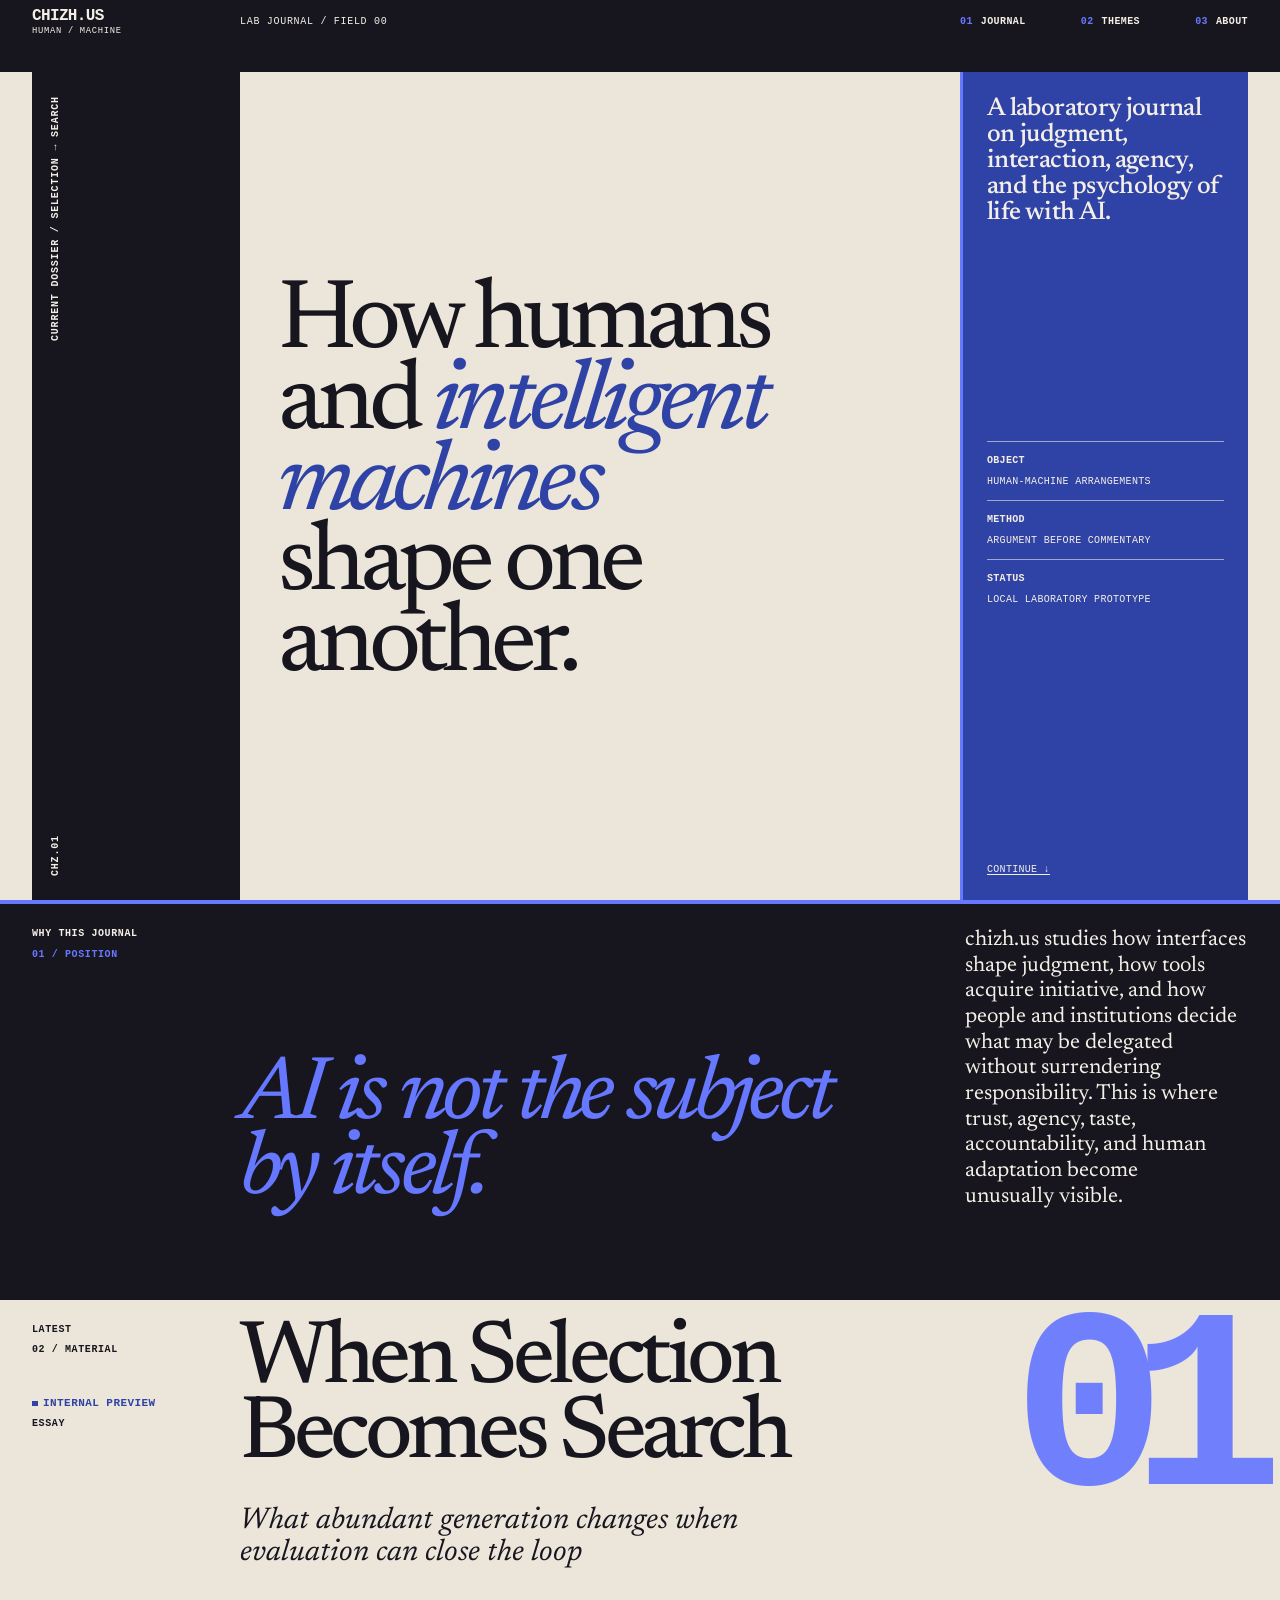
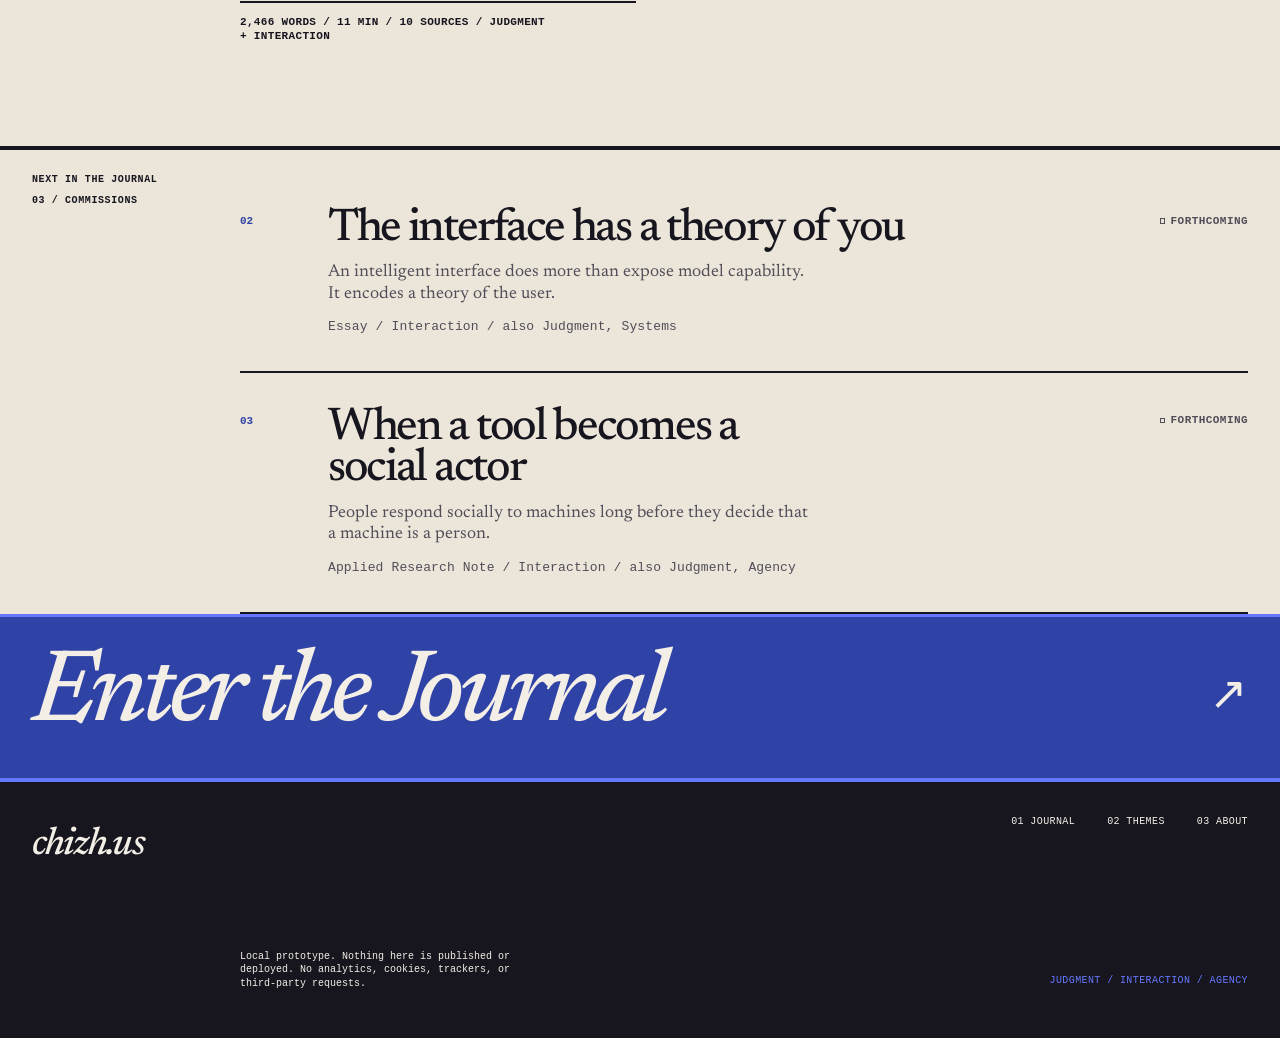
==== commit 941b3531: "Repair mobile typography and section flow" ====
--- a/index.html
+++ b/index.html
@@ -1 +1 @@
-<!DOCTYPE html><html lang="en"><head><meta charset="utf-8"><meta name="viewport" content="width=device-width, initial-scale=1"><meta name="color-scheme" content="light"><title>chizh.us: a human-machine laboratory journal</title><meta name="description" content="How humans and intelligent machines shape one another. A laboratory journal on judgment, interaction, agency, and the psychology of life with AI."><meta name="author" content="Iurii Chizh"><link rel="canonical" href="https://ichizh8.github.io/"><meta property="og:type" content="website"><meta property="og:site_name" content="chizh.us"><meta property="og:title" content="chizh.us: a human-machine laboratory journal"><meta property="og:description" content="How humans and intelligent machines shape one another. A laboratory journal on judgment, interaction, agency, and the psychology of life with AI."><meta property="og:url" content="https://ichizh8.github.io/"><link rel="icon" href="/favicon.svg" type="image/svg+xml"><link rel="stylesheet" href="/_astro/Base.De5VmPLo.css"></head><body><a class="skip-link" href="#main">Skip to content</a><header class="masthead"><div class="shell masthead__inner"><a class="brand" href="/" aria-label="chizh.us home"><span>chizh.us</span><small>human / machine</small></a><p class="masthead__register" aria-hidden="true">LAB JOURNAL / FIELD 00</p><nav class="nav" aria-label="Primary"><a class="nav__link" href="/journal"><span aria-hidden="true">01</span>Journal</a><a class="nav__link" href="/themes"><span aria-hidden="true">02</span>Themes</a><a class="nav__link" href="/about"><span aria-hidden="true">03</span>About</a></nav></div></header><main id="main" class="shell page" tabindex="-1"><section class="home-hero"><div class="home-hero__code" aria-hidden="true"><span>CHZ.01</span><span>CURRENT DOSSIER / Selection → Search</span></div><h1 class="home-hero__title">How humans and <em>intelligent machines</em> shape one another.</h1><aside class="home-hero__aside"><p>A laboratory journal on judgment, interaction, agency, and the psychology of life with AI.</p><dl><div><dt>Object</dt><dd>Human-machine arrangements</dd></div><div><dt>Method</dt><dd>Argument before commentary</dd></div><div><dt>Status</dt><dd>Local laboratory prototype</dd></div></dl><a href="#latest">Continue ↓</a></aside></section><section class="home-why" aria-labelledby="why-title"><header class="home-why__register"><h2 id="why-title">Why this journal</h2><span aria-hidden="true">01 / POSITION</span></header><div class="home-why__body"><p class="home-why__lead">AI is not the subject by itself.</p><p>chizh.us studies how interfaces shape judgment, how tools acquire initiative, and how people and institutions decide what may be delegated without surrendering responsibility. This is where trust, agency, taste, accountability, and human adaptation become unusually visible.</p></div></section><section class="home-latest" id="latest" aria-labelledby="latest-title"><header class="home-latest__register"><h2 id="latest-title">Latest</h2><span aria-hidden="true">02 / MATERIAL</span><div><span class="mark mark--preview">Internal preview</span><span>Essay</span></div></header><article class="featured"><p class="featured__number" aria-hidden="true">01</p><div class="featured__body"><h3 class="featured__title"><a href="/journal/when-selection-becomes-search">When Selection Becomes Search</a></h3><p class="featured__deck">What abundant generation changes when evaluation can close the loop</p><p class="featured__meta meta">2,466 words / 11 min / 10 sources / Judgment + Interaction</p></div></article></section><section class="home-more" aria-labelledby="next-title"><header class="home-more__register"><h2 id="next-title">Next in the journal</h2><span aria-hidden="true">03 / COMMISSIONS</span></header><ol class="journal" aria-label="More from the journal"><li class="entry" id="the-interface-has-a-theory-of-you" data-entry data-format="essay" data-themes="interaction judgment systems" data-title="The interface has a theory of you"><div class="entry__inner"><span class="entry__num" aria-hidden="true">02</span><span><span class="entry__title">The interface has a theory of you</span><span class="entry__deck">An intelligent interface does more than expose model capability. It encodes a theory of the user.</span><span class="entry__meta meta">Essay<span aria-hidden="true"> / </span>Interaction<span aria-hidden="true"> / also </span>Judgment, Systems</span></span><span class="entry__aside"><span class="mark mark--forthcoming">Forthcoming</span></span></div></li><li class="entry" id="when-a-tool-becomes-a-social-actor" data-entry data-format="applied-research-note" data-themes="interaction judgment agency" data-title="When a tool becomes a social actor"><div class="entry__inner"><span class="entry__num" aria-hidden="true">03</span><span><span class="entry__title">When a tool becomes a social actor</span><span class="entry__deck">People respond socially to machines long before they decide that a machine is a person.</span><span class="entry__meta meta">Applied Research Note<span aria-hidden="true"> / </span>Interaction<span aria-hidden="true"> / also </span>Judgment, Agency</span></span><span class="entry__aside"><span class="mark mark--forthcoming">Forthcoming</span></span></div></li></ol></section><a class="home-index" href="/journal"><span>Enter the Journal</span><span aria-hidden="true">↗</span></a></main><footer class="shell footer"><a class="footer__mark" href="/">chizh.us</a><nav class="footer__nav" aria-label="Footer"><a href="/journal">01 Journal</a><a href="/themes">02 Themes</a><a href="/about">03 About</a></nav><p class="footer__note">Local prototype. Nothing here is published or deployed. No analytics, cookies, trackers, or third-party requests.</p><p class="footer__signoff" aria-hidden="true">Judgment / interaction / agency</p></footer></body></html>+<!DOCTYPE html><html lang="en"><head><meta charset="utf-8"><meta name="viewport" content="width=device-width, initial-scale=1"><meta name="color-scheme" content="light"><title>chizh.us: a human-machine laboratory journal</title><meta name="description" content="How humans and intelligent machines shape one another. A laboratory journal on judgment, interaction, agency, and the psychology of life with AI."><meta name="author" content="Iurii Chizh"><link rel="canonical" href="https://ichizh8.github.io/"><meta property="og:type" content="website"><meta property="og:site_name" content="chizh.us"><meta property="og:title" content="chizh.us: a human-machine laboratory journal"><meta property="og:description" content="How humans and intelligent machines shape one another. A laboratory journal on judgment, interaction, agency, and the psychology of life with AI."><meta property="og:url" content="https://ichizh8.github.io/"><link rel="icon" href="/favicon.svg" type="image/svg+xml"><link rel="stylesheet" href="/_astro/Base.D6wx3P8r.css"></head><body><a class="skip-link" href="#main">Skip to content</a><header class="masthead"><div class="shell masthead__inner"><a class="brand" href="/" aria-label="chizh.us home"><span>chizh.us</span><small>human / machine</small></a><p class="masthead__register" aria-hidden="true">LAB JOURNAL / FIELD 00</p><nav class="nav" aria-label="Primary"><a class="nav__link" href="/journal"><span aria-hidden="true">01</span>Journal</a><a class="nav__link" href="/themes"><span aria-hidden="true">02</span>Themes</a><a class="nav__link" href="/about"><span aria-hidden="true">03</span>About</a></nav></div></header><main id="main" class="shell page" tabindex="-1"><section class="home-hero"><div class="home-hero__code" aria-hidden="true"><span>CHZ.01</span><span>CURRENT DOSSIER / Selection → Search</span></div><h1 class="home-hero__title">How humans and <em>intelligent machines</em> shape one another.</h1><aside class="home-hero__aside"><p>A laboratory journal on judgment, interaction, agency, and the psychology of life with AI.</p><dl><div><dt>Object</dt><dd>Human-machine arrangements</dd></div><div><dt>Method</dt><dd>Argument before commentary</dd></div><div><dt>Status</dt><dd>Local laboratory prototype</dd></div></dl><a href="#latest">Continue ↓</a></aside></section><section class="home-why" aria-labelledby="why-title"><header class="home-why__register"><h2 id="why-title">Why this journal</h2><span aria-hidden="true">01 / POSITION</span></header><div class="home-why__body"><p class="home-why__lead">AI is not the subject by itself.</p><p>chizh.us studies how interfaces shape judgment, how tools acquire initiative, and how people and institutions decide what may be delegated without surrendering responsibility. This is where trust, agency, taste, accountability, and human adaptation become unusually visible.</p></div></section><section class="home-latest" id="latest" aria-labelledby="latest-title"><header class="home-latest__register"><h2 id="latest-title">Latest</h2><span aria-hidden="true">02 / MATERIAL</span><div><span class="mark mark--preview">Internal preview</span><span>Essay</span></div></header><article class="featured"><p class="featured__number" aria-hidden="true">01</p><div class="featured__body"><h3 class="featured__title"><a href="/journal/when-selection-becomes-search">When Selection Becomes Search</a></h3><p class="featured__deck">What abundant generation changes when evaluation can close the loop</p><p class="featured__meta meta">2,466 words / 11 min / 10 sources / Judgment + Interaction</p></div></article></section><section class="home-more" aria-labelledby="next-title"><header class="home-more__register"><h2 id="next-title">Next in the journal</h2><span aria-hidden="true">03 / COMMISSIONS</span></header><ol class="journal" aria-label="More from the journal"><li class="entry" id="the-interface-has-a-theory-of-you" data-entry data-format="essay" data-themes="interaction judgment systems" data-title="The interface has a theory of you"><div class="entry__inner"><span class="entry__num" aria-hidden="true">02</span><span><span class="entry__title">The interface has a theory of you</span><span class="entry__deck">An intelligent interface does more than expose model capability. It encodes a theory of the user.</span><span class="entry__meta meta">Essay<span aria-hidden="true"> / </span>Interaction<span aria-hidden="true"> / also </span>Judgment, Systems</span></span><span class="entry__aside"><span class="mark mark--forthcoming">Forthcoming</span></span></div></li><li class="entry" id="when-a-tool-becomes-a-social-actor" data-entry data-format="applied-research-note" data-themes="interaction judgment agency" data-title="When a tool becomes a social actor"><div class="entry__inner"><span class="entry__num" aria-hidden="true">03</span><span><span class="entry__title">When a tool becomes a social actor</span><span class="entry__deck">People respond socially to machines long before they decide that a machine is a person.</span><span class="entry__meta meta">Applied Research Note<span aria-hidden="true"> / </span>Interaction<span aria-hidden="true"> / also </span>Judgment, Agency</span></span><span class="entry__aside"><span class="mark mark--forthcoming">Forthcoming</span></span></div></li></ol></section><a class="home-index" href="/journal"><span>Enter the Journal</span><span aria-hidden="true">↗︎</span></a></main><footer class="shell footer"><a class="footer__mark" href="/">chizh.us</a><nav class="footer__nav" aria-label="Footer"><a href="/journal">01 Journal</a><a href="/themes">02 Themes</a><a href="/about">03 About</a></nav><p class="footer__note">Local prototype. Nothing here is published or deployed. No analytics, cookies, trackers, or third-party requests.</p><p class="footer__signoff" aria-hidden="true">Judgment / interaction / agency</p></footer></body></html>
--- a/_astro/Base.D6wx3P8r.css
+++ b/_astro/Base.D6wx3P8r.css
@@ -0,0 +1 @@
+@font-face{font-family:Newsreader Variable;font-style:normal;font-display:swap;font-weight:200 800;src:url(/_astro/newsreader-vietnamese-wght-normal.Czsa-EzN.woff2)format("woff2-variations");unicode-range:U+102-103,U+110-111,U+128-129,U+168-169,U+1A0-1A1,U+1AF-1B0,U+300-301,U+303-304,U+308-309,U+323,U+329,U+1EA0-1EF9,U+20AB}@font-face{font-family:Newsreader Variable;font-style:normal;font-display:swap;font-weight:200 800;src:url(/_astro/newsreader-latin-ext-wght-normal.C-3rgBeH.woff2)format("woff2-variations");unicode-range:U+100-2BA,U+2BD-2C5,U+2C7-2CC,U+2CE-2D7,U+2DD-2FF,U+304,U+308,U+329,U+1D00-1DBF,U+1E00-1E9F,U+1EF2-1EFF,U+2020,U+20A0-20AB,U+20AD-20C0,U+2113,U+2C60-2C7F,U+A720-A7FF}@font-face{font-family:Newsreader Variable;font-style:normal;font-display:swap;font-weight:200 800;src:url(/_astro/newsreader-latin-wght-normal.CCVVNp6i.woff2)format("woff2-variations");unicode-range:U+??,U+131,U+152-153,U+2BB-2BC,U+2C6,U+2DA,U+2DC,U+304,U+308,U+329,U+2000-206F,U+20AC,U+2122,U+2191,U+2193,U+2212,U+2215,U+FEFF,U+FFFD}@font-face{font-family:Newsreader Variable;font-style:italic;font-display:swap;font-weight:200 800;src:url(/_astro/newsreader-vietnamese-wght-italic.xAqemagA.woff2)format("woff2-variations");unicode-range:U+102-103,U+110-111,U+128-129,U+168-169,U+1A0-1A1,U+1AF-1B0,U+300-301,U+303-304,U+308-309,U+323,U+329,U+1EA0-1EF9,U+20AB}@font-face{font-family:Newsreader Variable;font-style:italic;font-display:swap;font-weight:200 800;src:url(/_astro/newsreader-latin-ext-wght-italic.DFS986qL.woff2)format("woff2-variations");unicode-range:U+100-2BA,U+2BD-2C5,U+2C7-2CC,U+2CE-2D7,U+2DD-2FF,U+304,U+308,U+329,U+1D00-1DBF,U+1E00-1E9F,U+1EF2-1EFF,U+2020,U+20A0-20AB,U+20AD-20C0,U+2113,U+2C60-2C7F,U+A720-A7FF}@font-face{font-family:Newsreader Variable;font-style:italic;font-display:swap;font-weight:200 800;src:url(/_astro/newsreader-latin-wght-italic.Bxi8ein9.woff2)format("woff2-variations");unicode-range:U+??,U+131,U+152-153,U+2BB-2BC,U+2C6,U+2DA,U+2DC,U+304,U+308,U+329,U+2000-206F,U+20AC,U+2122,U+2191,U+2193,U+2212,U+2215,U+FEFF,U+FFFD}:root{--paper:#ebe5da;--paper-inset:#d8d0c3;--ink:#17161f;--ink-2:#514e58;--rule:#a9a194;--rule-strong:#17161f;--signal:#2f43a6;--signal-loud:#6678ff;--field-dark:#17161f;--field-light:#f4efe6;--selection:#6678ff;--selection-ink:#17161f;--font-display:"Newsreader Variable", Georgia, "Times New Roman", serif;--font-text:"Newsreader Variable", Georgia, "Times New Roman", serif;--font-ui:ui-monospace, "SFMono-Regular", "Roboto Mono", Menlo, Consolas, monospace;--step-00:.6875rem;--step-0:.8125rem;--step-1:1.0625rem;--step-2:1.25rem;--step-3:clamp(1.5rem, 2.1vw, 2.2rem);--step-4:clamp(2.1rem, 3.8vw, 4rem);--step-5:clamp(3.1rem, 6vw, 6.75rem);--step-6:clamp(4rem, 9vw, 10rem);--track-label:.04em;--track-tight:-.035em;--track-tighter:-.055em;--measure:68ch;--measure-deck:44ch;--measure-display:15ch;--sp-1:.25rem;--sp-2:.5rem;--sp-3:.75rem;--sp-4:1rem;--sp-5:1.5rem;--sp-6:2rem;--sp-7:3rem;--sp-8:4.5rem;--sp-9:6.5rem;--sp-10:9rem;--gutter:clamp(1rem, 2.5vw, 2.75rem);--hair:1px;--radius:0;--dur-fast:80ms;--dur:.11s;--dur-slow:.14s;--ease:cubic-bezier(.2, 0, .1, 1);color-scheme:light}*,:before,:after{box-sizing:border-box}*{border-radius:var(--radius);margin:0;padding:0}html{-webkit-text-size-adjust:100%;scroll-behavior:smooth;scroll-padding-top:6rem}@media (prefers-reduced-motion:reduce){html{scroll-behavior:auto}}body{background:var(--paper);color:var(--ink);font-family:var(--font-text);font-size:var(--step-1);font-variant-numeric:tabular-nums;-webkit-font-smoothing:antialiased;text-rendering:optimizelegibility;flex-direction:column;min-height:100vh;line-height:1.66;display:flex}h1,h2,h3,h4{font-family:var(--font-display);letter-spacing:var(--track-tight);text-wrap:balance;font-weight:700;line-height:1.04}p,li,dd,dt,blockquote{text-wrap:pretty}a{color:var(--signal);text-underline-offset:.18em;text-decoration-line:underline;text-decoration-thickness:1px;text-decoration-color:color-mix(in srgb, var(--signal) 45%, transparent);transition:text-decoration-color var(--dur-fast) var(--ease)}a:hover{text-decoration-color:var(--signal)}:focus-visible{outline:2px solid var(--signal);outline-offset:2px}:where(button,input,select,textarea){font:inherit;color:inherit;background:0 0;border:none}button{cursor:pointer}hr{border:none;border-top:var(--hair) solid var(--rule)}[hidden]{display:none!important}ul,ol{list-style:none}.label{font-family:var(--font-display);font-size:var(--step-00);letter-spacing:var(--track-label);text-transform:uppercase;color:var(--ink-2);font-weight:600;line-height:1.2}.label--signal{color:var(--signal)}.meta{font-family:var(--font-display);font-size:var(--step-0);color:var(--ink-2);letter-spacing:.01em;font-weight:450;line-height:1.5}.display{font-family:var(--font-display);letter-spacing:var(--track-tighter);font-weight:700;line-height:.92}.deck{font-size:var(--step-2);color:var(--ink-2);max-width:var(--measure-deck);letter-spacing:-.005em;line-height:1.45}.skip-link{left:var(--gutter);z-index:100;background:var(--ink);color:var(--paper);padding:var(--sp-3) var(--sp-4);font-family:var(--font-display);font-size:var(--step-0);font-weight:600;text-decoration:none;position:absolute;top:0;transform:translateY(-120%)}.skip-link:focus-visible{outline-offset:-4px;transform:translateY(0)}.visually-hidden{clip-path:inset(50%);white-space:nowrap;border:0;width:1px;height:1px;margin:-1px;padding:0;position:absolute;overflow:hidden}@media (prefers-reduced-motion:reduce){*,:before,:after{transition-duration:.001ms!important;animation-duration:.001ms!important;animation-iteration-count:1!important;animation-timeline:auto!important}}.shell{grid-template-columns:[full-start] var(--gutter) [rail-start] minmax(0, 13rem) [rail-end main-start] minmax(0, 60rem) [main-end wide-start] minmax(0, 15rem) [wide-end] minmax(var(--gutter), 1fr) [full-end];align-content:start;display:grid}@media (width<=56.25rem){.shell{grid-template-columns:[full-start] var(--gutter) [rail-start main-start wide-start] minmax(0, 1fr) [rail-end main-end wide-end] var(--gutter) [full-end]}}.span-rail{grid-column:rail}.span-main{grid-column:main}.span-content{grid-column:main/wide-end}.span-bleed{grid-column:rail/wide-end}.span-full{grid-column:full}.band{grid-column:full;grid-template-columns:subgrid;display:grid}.band--inset{background:var(--paper-inset)}.rule{border-top:var(--hair) solid var(--rule);grid-column:rail/wide-end}.rule--strong{border-top-color:var(--rule-strong)}.rule--full{grid-column:full}.section{grid-column:full;grid-template-columns:subgrid;padding-block:var(--sp-7) var(--sp-6);display:grid}.section--tight{padding-block:var(--sp-6) var(--sp-5)}.section__label{padding-right:var(--sp-5);padding-bottom:var(--sp-4);align-self:start;gap:var(--sp-2);grid-column:rail;align-content:start;display:grid}.section__body{gap:var(--sp-5);grid-column:main/wide-end;align-content:start;display:grid}@media (width<=56.25rem){.section{padding-block:var(--sp-6) var(--sp-5)}.section__label{padding-right:0;padding-bottom:var(--sp-4)}}.masthead{z-index:40;background:var(--paper);border-bottom:var(--hair) solid var(--rule-strong);position:sticky;top:0}.brand{font-family:var(--font-display);letter-spacing:-.03em;color:var(--ink);white-space:nowrap;padding-block:var(--sp-3);grid-column:rail/main;font-size:1.0625rem;font-weight:800;text-decoration:none}.brand__suffix{color:var(--signal)}.brand:hover .brand__suffix{color:var(--ink)}.nav{justify-self:end;align-items:stretch;gap:var(--sp-5);grid-column:main/wide-end;display:flex}.nav__link{font-family:var(--font-display);font-size:var(--step-00);letter-spacing:var(--track-label);text-transform:uppercase;color:var(--ink);border-bottom:2px solid #0000;align-items:center;min-height:44px;margin-bottom:-1px;font-weight:600;text-decoration:none;display:inline-flex}.nav__link:hover{color:var(--signal)}.nav__link[aria-current=page]{border-bottom-color:var(--signal);color:var(--signal)}@media (width<=56.25rem){.brand{grid-column:rail;justify-self:start}.nav{justify-self:end;gap:var(--sp-4);grid-column:rail}}@media (width<=26rem){.nav{gap:var(--sp-3)}.nav__link{letter-spacing:.08em;font-size:.6875rem}}.progress{inset-inline:0;pointer-events:none;height:2px;position:absolute;bottom:-1px;overflow:hidden}.progress__fill{background:var(--signal-loud);height:100%;transform:scaleX(var(--progress,0));transform-origin:0}.page{flex:1 0 auto}.footer{border-top:2px solid var(--rule-strong);margin-top:var(--sp-8);padding-block:var(--sp-6) var(--sp-7)}.footer__mark{font-family:var(--font-display);letter-spacing:-.03em;padding-bottom:var(--sp-5);grid-column:rail;font-size:1.0625rem;font-weight:800}.footer__cols{gap:var(--sp-6) var(--sp-5);grid-column:main/wide-end;grid-template-columns:repeat(auto-fit,minmax(min(100%,15rem),1fr));align-items:start;display:grid}.footer__group{gap:var(--sp-2);align-content:start;display:grid}.footer__list{gap:var(--sp-1);display:grid}.footer__list a{font-family:var(--font-display);font-size:var(--step-0);color:var(--ink);text-decoration-color:color-mix(in srgb, var(--ink) 25%, transparent);align-items:center;min-height:32px;display:inline-flex}.footer__list a:hover{color:var(--signal);text-decoration-color:var(--signal)}.footer__note{margin-top:var(--sp-6);padding-top:var(--sp-4);border-top:var(--hair) solid var(--rule);font-size:var(--step-0);color:var(--ink-2);grid-column:main/wide-end;max-width:52ch}@media (width<=56.25rem){.footer__list a{min-height:44px}}.promise{grid-column:full;grid-template-columns:subgrid;padding-block:var(--sp-8) var(--sp-9);display:grid}.promise__line{font-family:var(--font-display);font-size:var(--step-6);letter-spacing:var(--track-tighter);max-width:var(--measure-display);text-wrap:balance;grid-column:rail/wide-end;font-weight:700;line-height:.92}.promise__line em{color:var(--signal-loud);font-style:normal}.promise__support{margin-top:var(--sp-6);font-size:var(--step-2);color:var(--ink-2);grid-column:main/wide-end;max-width:34ch;line-height:1.4}@media (width<=56.25rem){.promise{padding-block:var(--sp-6) var(--sp-7)}.promise__support{margin-top:var(--sp-5)}}.mark{font-family:var(--font-display);font-size:var(--step-00);letter-spacing:var(--track-label);text-transform:uppercase;white-space:nowrap;align-items:center;gap:.5em;font-weight:600;line-height:1.2;display:inline-flex}.mark:before{content:"";flex:none;block-size:.5em;inline-size:.5em}.mark--preview{color:var(--signal)}.mark--preview:before{background:var(--signal)}.mark--forthcoming{color:var(--ink-2)}.mark--forthcoming:before{box-shadow:inset 0 0 0 1px}.featured{grid-column:full;grid-template-columns:subgrid;padding-block:var(--sp-6) var(--sp-8);border-top:2px solid var(--signal);display:grid}.featured__rail{gap:var(--sp-3);padding-right:var(--sp-5);padding-bottom:var(--sp-4);grid-column:rail;align-content:start;display:grid}.featured__body{grid-column:main/wide-end}.featured__title{font-size:var(--step-5);letter-spacing:-.03em;max-width:20ch;line-height:.98}.featured__deck{margin-top:var(--sp-4);font-size:var(--step-2);color:var(--ink-2);max-width:46ch;line-height:1.5}.featured__meta{margin-top:var(--sp-5);padding-top:var(--sp-3);border-top:var(--hair) solid var(--rule);max-width:46ch}.journal{grid-column:full;grid-template-columns:subgrid;display:grid}.entry{grid-column:full;grid-template-columns:subgrid;scroll-margin-top:5rem;display:grid}.entry:target .entry__inner{background:var(--paper-inset)}.entry__inner{gap:var(--sp-4);padding-block:var(--sp-5);border-bottom:var(--hair) solid var(--rule);color:inherit;grid-column:rail/wide-end;grid-template-columns:3.5rem minmax(0,1fr) minmax(0,11rem);align-items:start;text-decoration:none;display:grid;position:relative}a.entry__inner:before{content:"";left:-.75rem;top:var(--sp-5);background:var(--signal);opacity:0;width:3px;height:1.2em;transition:opacity var(--dur) var(--ease), transform var(--dur) var(--ease);position:absolute;transform:translate(-4px)}a.entry__inner:hover:before,a.entry__inner:focus-visible:before{opacity:1;transform:translate(0)}.entry__num{font-family:var(--font-display);font-size:var(--step-0);color:var(--ink-2);font-variant-numeric:tabular-nums;padding-top:.35em;font-weight:600}a.entry__inner:hover .entry__num{color:var(--signal)}.entry__title{font-family:var(--font-display);font-size:var(--step-3);letter-spacing:-.015em;max-width:28ch;font-weight:700;line-height:1.12;display:block}a.entry__inner:hover .entry__title{color:var(--signal)}.entry__deck{margin-top:var(--sp-2);font-size:var(--step-1);color:var(--ink-2);max-width:56ch;line-height:1.5;display:block}.entry__meta{margin-top:var(--sp-3);display:block}.entry__aside{gap:var(--sp-2);justify-items:start;padding-top:.35em;display:grid}@media (width<=56.25rem){.entry__inner{gap:var(--sp-3);grid-template-columns:2.25rem minmax(0,1fr);min-height:44px}.entry__aside{padding-top:var(--sp-3);grid-column:2}a.entry__inner:before{left:-.5rem}}.journal__empty{padding-block:var(--sp-6);font-size:var(--step-2);color:var(--ink-2);grid-column:rail/wide-end;max-width:46ch;display:none}.journal__empty[data-visible=true]{display:block}.filters{grid-column:full;grid-template-columns:subgrid;padding-block:var(--sp-5);display:grid}.filters__inner{gap:var(--sp-5);grid-column:rail/wide-end;display:grid}.filters__group{gap:var(--sp-4);border:none;grid-template-columns:minmax(0,6.5rem) minmax(0,1fr);align-items:baseline;display:grid}.filters__legend{float:left;width:6.5rem;padding:0}.filters__options{gap:var(--sp-2) var(--sp-5);clear:both;flex-wrap:wrap;display:flex}.filters__option{font-family:var(--font-display);font-size:var(--step-0);color:var(--ink-2);cursor:pointer;min-height:44px;transition:color var(--dur-fast) var(--ease);border-bottom:2px solid #0000;align-items:center;padding-block:2px;font-weight:500;display:inline-flex}.filters__option:hover{color:var(--ink)}.filters__input:checked+.filters__option{color:var(--signal);border-bottom-color:var(--signal);font-weight:650}.filters__input:focus-visible+.filters__option{outline:2px solid var(--signal);outline-offset:3px}.filters__count{margin-top:var(--sp-4);padding-top:var(--sp-3);border-top:var(--hair) solid var(--rule);grid-column:rail/wide-end}@media (width<=56.25rem){.filters__group{gap:var(--sp-2);grid-template-columns:minmax(0,1fr)}.filters__legend{float:none;width:auto}.filters__option{min-height:44px}}.entry{transition:opacity var(--dur-fast) var(--ease)}.themes,.theme-row{grid-column:full;grid-template-columns:subgrid;display:grid}.theme-row__inner{gap:var(--sp-4) var(--sp-6);padding-block:var(--sp-5);border-bottom:var(--hair) solid var(--rule);color:inherit;grid-column:rail/wide-end;grid-template-columns:minmax(0,16rem) minmax(0,1fr);align-items:baseline;text-decoration:none;display:grid}.theme-row__name{font-family:var(--font-display);font-size:var(--step-4);letter-spacing:var(--track-tight);align-items:baseline;gap:var(--sp-3);font-weight:700;line-height:1;display:flex}.theme-row__key{font-size:var(--step-0);color:var(--ink-2);font-variant-numeric:tabular-nums;font-weight:600}.theme-row__inner:hover .theme-row__name,.theme-row__inner:hover .theme-row__key{color:var(--signal)}.theme-row__definition{font-size:var(--step-1);color:var(--ink-2);max-width:52ch;line-height:1.5}.theme-row__count{margin-top:var(--sp-2)}@media (width<=56.25rem){.theme-row__inner{gap:var(--sp-3);grid-template-columns:minmax(0,1fr);min-height:44px}}.objects{columns:2;column-gap:var(--sp-6);max-width:46rem}.objects li{break-inside:avoid;padding-block:var(--sp-2);border-bottom:var(--hair) solid var(--rule);font-size:var(--step-1);line-height:1.4}@media (width<=40rem){.objects{columns:1}}.prose-block{max-width:var(--measure);gap:var(--sp-4);display:grid}p.prose-block{display:block}.prose-block p{font-size:var(--step-1);line-height:1.66}.prose-block h3{font-size:var(--step-3);margin-top:var(--sp-3)}.prose-block strong{font-weight:650}.action{font-family:var(--font-display);font-size:var(--step-0);color:var(--ink);border:none;border-bottom:2px solid var(--rule);min-height:44px;transition:border-color var(--dur-fast) var(--ease);background:0 0;align-items:center;padding:0 0 2px;font-weight:550;text-decoration:none;display:inline-flex}.action:hover,.action[data-state=done]{color:var(--signal);border-bottom-color:var(--signal)}@media (width<=56.25rem){.action{min-height:44px}}.status-line{font-family:var(--font-display);font-size:var(--step-0);color:var(--signal);opacity:0;min-height:1.5em;transition:opacity var(--dur-slow) var(--ease)}.status-line[data-visible=true]{opacity:1}.deflist{gap:0;max-width:52rem;display:grid}.deflist__row{gap:var(--sp-4) var(--sp-5);padding-block:var(--sp-4);border-bottom:var(--hair) solid var(--rule);grid-template-columns:minmax(0,12rem) minmax(0,1fr);align-items:baseline;display:grid}.deflist__row:first-child{border-top:var(--hair) solid var(--rule)}.deflist__term{font-family:var(--font-display);font-size:var(--step-00);letter-spacing:var(--track-label);text-transform:uppercase;color:var(--ink-2);font-weight:600}.deflist__desc{font-size:var(--step-1);line-height:1.55}@media (width<=40rem){.deflist__row{gap:var(--sp-2);grid-template-columns:minmax(0,1fr)}}.notfound__code{font-family:var(--font-display);font-size:var(--step-6);letter-spacing:var(--track-tighter);color:var(--signal-loud);grid-column:rail/wide-end;font-weight:700;line-height:.9}.article{grid-column:full;grid-template-columns:subgrid;display:grid}.article__header{grid-column:full;grid-template-columns:subgrid;padding-block:var(--sp-7) var(--sp-6);display:grid}.article__kicker{padding-bottom:var(--sp-4);grid-column:rail/wide-end}.article__title{font-size:var(--step-5);letter-spacing:-.03em;grid-column:rail/wide-end;max-width:17ch;font-weight:700;line-height:.98}.article__deck{margin-top:var(--sp-5);font-size:var(--step-3);color:var(--ink-2);line-height:1.35;font-family:var(--font-text);letter-spacing:-.005em;grid-column:main/wide-end;max-width:40ch;font-weight:400}.preview-notice{grid-column:full;grid-template-columns:subgrid;background:var(--paper-inset);border-top:2px solid var(--signal);border-bottom:var(--hair) solid var(--rule);padding-block:var(--sp-4);display:grid}.preview-notice__inner{gap:var(--sp-3) var(--sp-5);grid-column:rail/wide-end;grid-template-columns:minmax(0,11rem) minmax(0,1fr);align-items:baseline;display:grid}.preview-notice__body{font-size:var(--step-0);color:var(--ink-2);max-width:62ch;line-height:1.55}.preview-notice__body strong{color:var(--ink);font-weight:600}@media (width<=56.25rem){.preview-notice__inner{grid-template-columns:minmax(0,1fr)}}.article__layout{grid-column:full;grid-template-columns:subgrid;border-top:var(--hair) solid var(--rule-strong);padding-top:var(--sp-6);display:grid}.article__rail{align-self:start;gap:var(--sp-4);padding-right:var(--sp-5);padding-bottom:var(--sp-6);grid-column:rail;display:grid;position:sticky;top:5rem}.article__rail-group{gap:var(--sp-1);display:grid}.article__body{max-width:var(--measure);grid-column:main}@media (width<=56.25rem){.article__rail{padding-right:0;padding-bottom:var(--sp-5);gap:var(--sp-4);border-bottom:var(--hair) solid var(--rule);grid-template-columns:repeat(auto-fit,minmax(min(100%,9rem),1fr));position:static}}@media (width>=56.251rem) and (width<=75rem){.article__body,.references__list,.disclosure__body{grid-column:main/wide-end;max-width:64ch}}.prose{font-family:var(--font-text);font-size:var(--step-1);font-variation-settings:"opsz" 16;line-height:1.7}.prose>p{margin-block:0 var(--sp-4);max-width:var(--measure);hanging-punctuation:first last}.prose>p:first-of-type{font-size:var(--step-2);color:var(--ink);margin-bottom:var(--sp-5);line-height:1.6}.prose>h2{font-family:var(--font-display);font-size:var(--step-4);letter-spacing:var(--track-tight);margin-block:var(--sp-8) var(--sp-4);padding-top:var(--sp-4);border-top:var(--hair) solid var(--rule-strong);max-width:24ch;scroll-margin-top:6rem;font-weight:700;line-height:1.05}.prose>h3{font-family:var(--font-display);font-size:var(--step-3);margin-block:var(--sp-6) var(--sp-3);scroll-margin-top:6rem;font-weight:650}.prose strong{font-weight:650}.prose em{font-style:italic}.prose code{background:var(--paper-inset);padding:.1em .3em;font-family:ui-monospace,SFMono-Regular,Menlo,monospace;font-size:.9em}.prose blockquote{border-left:2px solid var(--signal);padding-left:var(--sp-4);margin-block:var(--sp-5);color:var(--ink-2)}.prose ul,.prose ol{margin-block:0 var(--sp-4);padding-left:var(--sp-5);max-width:var(--measure)}.prose ul li{margin-bottom:var(--sp-2);list-style:none;position:relative}.prose ul li:before{content:"";left:calc(var(--sp-5) * -1);background:var(--signal);width:.5rem;height:1px;position:absolute;top:.75em}.prose ol{list-style:decimal}.prose a{color:var(--signal);text-underline-offset:.16em;text-decoration-thickness:1px;text-decoration-color:color-mix(in srgb, var(--signal) 35%, transparent)}.prose a[href*=doi\.org]{font-family:var(--font-display);letter-spacing:.005em;white-space:nowrap;font-size:.86em;font-weight:500}.references{grid-column:full;grid-template-columns:subgrid;margin-top:var(--sp-8);border-top:2px solid var(--rule-strong);padding-block:var(--sp-6) var(--sp-7);display:grid}.references__label{padding-right:var(--sp-5);padding-bottom:var(--sp-4);grid-column:rail;align-self:start}.references__list{counter-reset:ref;max-width:var(--measure);grid-column:main;display:grid}.reference{counter-increment:ref;gap:var(--sp-4);padding-block:var(--sp-4);border-bottom:var(--hair) solid var(--rule);font-size:var(--step-0);grid-template-columns:2.5rem minmax(0,1fr);scroll-margin-top:6rem;line-height:1.5;display:grid}.reference:first-child{border-top:var(--hair) solid var(--rule)}.reference:before{content:counter(ref, decimal-leading-zero);font-family:var(--font-display);color:var(--ink-2);font-variant-numeric:tabular-nums;font-weight:600}.reference:target:before{color:var(--signal)}.reference:target{background:var(--paper-inset)}.reference__authors{font-weight:500}.reference__title{font-style:normal}.reference__container{font-style:italic}.reference__doi{margin-top:var(--sp-1);font-family:var(--font-display);word-break:break-all;font-size:.9em;display:inline-block}@media (width<=56.25rem){.reference{gap:var(--sp-3);grid-template-columns:2rem minmax(0,1fr);font-size:.875rem}.preview-notice__body,.disclosure__body{font-size:.875rem}}.article__actions{grid-column:full;grid-template-columns:subgrid;border-top:var(--hair) solid var(--rule-strong);padding-block:var(--sp-5);display:grid}.article__actions-inner{align-items:center;gap:var(--sp-5);flex-wrap:wrap;grid-column:rail/wide-end;display:flex}.disclosure{grid-column:full;grid-template-columns:subgrid;border-top:var(--hair) solid var(--rule);padding-block:var(--sp-5) var(--sp-6);display:grid}.disclosure__label{padding-right:var(--sp-5);padding-bottom:var(--sp-3);grid-column:rail}.disclosure__body{max-width:var(--measure);font-size:var(--step-0);color:var(--ink-2);grid-column:main;line-height:1.6}::selection{background:var(--selection);color:var(--selection-ink)}.shell{grid-template-columns:[full-start] var(--gutter) [rail-start] minmax(0, 13rem) [rail-end main-start] minmax(0, 1fr) [main-end wide-start] minmax(0, 18rem) [wide-end] var(--gutter) [full-end]}.label,.meta,.mark,.action,.filters__option,.deflist__term{font-family:var(--font-ui)}.masthead{z-index:40;background:var(--field-dark);color:var(--field-light);border:0;position:relative}.is-reading .masthead{position:sticky;top:0}.masthead__inner{align-items:center;min-height:4.5rem}.brand{color:inherit;font-family:var(--font-ui);letter-spacing:-.04em;text-transform:uppercase;grid-column:rail;gap:.15rem;padding:0;font-size:1rem;font-weight:700;line-height:1;text-decoration:none;display:grid}.brand small{letter-spacing:.08em;font-size:.55rem;font-weight:500}.masthead__register{font-family:var(--font-ui);letter-spacing:.07em;text-transform:uppercase;grid-column:main;font-size:.625rem}.nav{justify-content:space-between;justify-self:stretch;gap:var(--sp-3);grid-column:wide}.nav__link{min-height:44px;color:inherit;font-family:var(--font-ui);letter-spacing:.04em;text-transform:uppercase;border:0;align-items:center;gap:.5rem;margin:0;padding:0;font-size:.625rem;font-weight:650;text-decoration:none;display:inline-flex}.nav__link span{color:var(--signal-loud)}.masthead .nav__link:hover,.masthead .nav__link[aria-current=page]{color:var(--signal-loud);border-bottom-color:var(--signal-loud);text-underline-offset:.32em;text-decoration:underline}.masthead :focus-visible{outline-color:var(--signal-loud)}.progress{height:3px;bottom:0}.progress__fill{background:var(--signal-loud)}.home-hero{grid-column:full;grid-template-columns:subgrid;align-items:stretch;min-height:calc(100svh - 4.5rem);display:grid}.home-hero__code{background:var(--field-dark);color:var(--field-light);padding:var(--sp-5) var(--sp-4);justify-content:space-between;gap:var(--sp-5);writing-mode:vertical-rl;font-family:var(--font-ui);letter-spacing:.08em;text-transform:uppercase;grid-column:rail;font-size:.625rem;font-weight:650;display:flex;transform:rotate(180deg)}.home-hero__title{letter-spacing:-.065em;text-wrap:balance;grid-column:main;align-self:center;max-width:10.5ch;padding:clamp(2rem,5vw,5rem) clamp(1.25rem,3vw,3.5rem);font-size:clamp(4rem,7.7vw,8.75rem);font-weight:430;line-height:.82}.home-hero__title em{color:var(--signal);font-style:italic;font-weight:430}.home-hero__aside{background:var(--signal);color:var(--field-light);border-left:3px solid var(--signal-loud);padding:var(--sp-5);gap:var(--sp-7);flex-direction:column;grid-column:wide;justify-content:space-between;display:flex}.home-hero__aside>p{font-family:var(--font-display);letter-spacing:-.025em;font-size:clamp(1.35rem,2vw,2rem);font-weight:520;line-height:1.02}.home-hero__aside dl{gap:0;display:grid}.home-hero__aside dl div{gap:var(--sp-2);padding-block:var(--sp-3);border-top:1px solid color-mix(in srgb, var(--field-light) 58%, transparent);display:grid}.home-hero__aside dt,.home-hero__aside dd,.home-hero__aside a{font-family:var(--font-ui);letter-spacing:.03em;text-transform:uppercase;font-size:.625rem;line-height:1.3}.home-hero__aside dt{font-weight:700}.home-hero__aside a{min-height:44px;color:var(--field-light);align-items:end;text-decoration-color:currentColor;display:inline-flex}.home-why{grid-column:full;grid-template-columns:subgrid;background:var(--field-dark);color:var(--field-light);border-top:4px solid var(--signal-loud);padding-block:var(--sp-5) clamp(3rem, 7vw, 8rem);display:grid}.home-why__register,.home-latest__register,.home-more__register{padding-right:var(--sp-5);gap:var(--sp-2);font-family:var(--font-ui);letter-spacing:.06em;text-transform:uppercase;grid-column:rail;align-content:start;font-size:.625rem;font-weight:650;line-height:1.25;display:grid}.home-why__register h2,.home-latest__register h2,.home-more__register h2{font-family:inherit;font-size:inherit;font-weight:inherit;letter-spacing:inherit;line-height:inherit}.home-why__register span{color:var(--signal-loud)}.home-why__body{grid-column:main/wide-end;grid-template-columns:minmax(0,1.4fr) minmax(15rem,.6fr);align-items:end;gap:clamp(2rem,5vw,6rem);display:grid}.home-why__lead{max-width:12ch;color:var(--signal-loud);letter-spacing:-.06em;font-size:clamp(3.5rem,7vw,8rem);font-style:italic;font-weight:430;line-height:.84}.home-why__body>p:last-child{max-width:34ch;font-size:clamp(1.15rem,1.7vw,1.65rem);line-height:1.18}.home-latest,.home-more{grid-column:full;grid-template-columns:subgrid;padding-block:var(--sp-5) 0;display:grid}.home-latest__register,.home-more__register{color:var(--ink)}.home-latest__register>div{gap:var(--sp-2);margin-top:var(--sp-6);display:grid}.featured{gap:var(--sp-6);border:0;grid-column:main/wide-end;grid-template-columns:minmax(0,1fr) minmax(12rem,.42fr);padding:0 0 clamp(4rem,8vw,9rem);display:grid;position:relative}.featured__body{z-index:1;grid-area:1/1;align-self:end}.featured__number{color:var(--signal-loud);font-family:var(--font-ui);letter-spacing:-.14em;opacity:.92;grid-area:1/2;place-self:start end;font-size:clamp(8rem,20vw,22rem);font-weight:800;line-height:.72}.featured__title{letter-spacing:-.06em;max-width:12ch;font-size:clamp(3.5rem,7vw,8rem);font-weight:470;line-height:.84}.featured__title a{color:inherit;text-decoration:none}.featured__title a:hover{color:var(--signal)}.featured__deck{max-width:34ch;margin-top:var(--sp-6);color:var(--ink);font-family:var(--font-display);font-size:clamp(1.4rem,2.35vw,2.5rem);font-style:italic;line-height:1.04}.featured__meta{max-width:60ch;margin-top:var(--sp-6);padding-top:var(--sp-3);border-top:2px solid var(--ink);color:var(--ink);font-family:var(--font-ui);letter-spacing:.03em;text-transform:uppercase;font-size:.6875rem;font-weight:600;line-height:1.3}.home-more{border-top:4px solid var(--ink)}.home-more .journal{grid-column:main/wide-end;display:block}.home-more .entry{display:block}.home-more .entry__inner{grid-column:auto;width:100%}.home-index{justify-content:space-between;align-items:center;gap:var(--sp-5);padding:clamp(1.5rem, 3vw, 3.5rem) var(--gutter);background:var(--signal);color:var(--field-light);border-top:3px solid var(--signal-loud);font-family:var(--font-display);letter-spacing:-.06em;grid-column:full;font-size:clamp(3.5rem,8vw,9rem);font-style:italic;font-weight:470;line-height:.82;text-decoration:none;display:flex}.home-index:hover span:first-child{text-decoration:underline .05em}.home-index>span:last-child{font-family:var(--font-ui);letter-spacing:0;flex:none;font-size:.45em;font-style:normal;line-height:1}.entry__inner{gap:var(--sp-5);border-bottom:2px solid var(--ink);grid-column:rail/wide-end;grid-template-columns:4rem minmax(0,1fr) minmax(0,13rem);padding-block:clamp(1.5rem,2.7vw,3rem);transition:none}.home-more .entry__inner{grid-column:1/-1}.entry__num{color:var(--signal);font-family:var(--font-ui);font-size:.6875rem;font-weight:700}.entry__title{max-width:22ch;font-family:var(--font-display);letter-spacing:-.05em;font-size:clamp(2rem,3.6vw,4rem);font-weight:480;line-height:.9}.entry__deck{max-width:48ch;margin-top:var(--sp-3);color:var(--ink-2);font-size:clamp(1rem,1.35vw,1.3rem);line-height:1.25}.entry__meta,.entry__aside{font-family:var(--font-ui)}.entry__aside{text-align:right;justify-items:end}a.entry__inner:before{display:none}a.entry__inner:hover .entry__title,a.entry__inner:hover .entry__num{color:var(--signal)}.section{border-top:1px solid var(--rule-strong);padding-block:var(--sp-5) var(--sp-7)}.section--head{padding-block:var(--sp-5) clamp(3rem, 7vw, 8rem)}.section--head .section__label{background:var(--field-dark);color:var(--field-light);padding:var(--sp-4);min-height:9rem}.section--head .section__label .label,.section--head .section__label .meta{color:var(--field-light)}.section--head .section__body>.prose-block,.section--head .section__body>p.prose-block{max-width:32ch;font-family:var(--font-display);letter-spacing:-.045em;font-size:clamp(2rem,3.7vw,4.2rem);font-style:italic;font-weight:450;line-height:.98}.prose-block p,p.prose-block{font-size:clamp(1.05rem,1.35vw,1.3rem);line-height:1.35}.filters{border-top:4px solid var(--signal-loud)}.filters__option{color:var(--ink-2)}.filters__input:checked+.filters__option{color:var(--signal);border-bottom-color:currentColor}.theme-row__inner{border-bottom:2px solid var(--ink);grid-template-columns:minmax(0,25rem) minmax(0,1fr);padding-block:clamp(1.5rem,2.7vw,3rem)}.theme-row__name{font-family:var(--font-display);letter-spacing:-.06em;font-size:clamp(2.8rem,5.7vw,6.5rem);font-style:italic;font-weight:450;line-height:.84}.theme-row__definition{color:var(--ink-2);font-size:clamp(1rem,1.3vw,1.3rem);line-height:1.2}.theme-row__inner:hover .theme-row__name,.theme-row__inner:hover .theme-row__key{color:var(--signal)}.deflist__row,.objects li{border-color:var(--rule-strong)}.about-header{padding-block:clamp(3rem,7vw,8rem)!important}.about-header__title{font-style:italic;letter-spacing:-.065em!important;max-width:13ch!important;font-size:clamp(3.5rem,7.7vw,8.75rem)!important;font-weight:450!important;line-height:.84!important}.about-header__lede{max-width:37ch!important;margin-top:var(--sp-7)!important;color:var(--ink)!important;font-size:clamp(1.45rem,2.6vw,2.8rem)!important;line-height:1.08!important}.is-reading .article__title{letter-spacing:-.06em;font-size:clamp(3.5rem,7vw,7.5rem);font-style:italic;font-weight:450;line-height:.86}.is-reading .article__deck{font-size:clamp(1.45rem,2.4vw,2.5rem);line-height:1.18}.footer{padding-block:var(--sp-6) var(--sp-7);border-top:4px solid var(--signal-loud);background:var(--field-dark);color:var(--field-light);margin-top:0}.footer__mark{color:inherit;font-family:var(--font-display);letter-spacing:-.05em;grid-column:rail;padding:0;font-size:clamp(2rem,3vw,3rem);font-style:italic;font-weight:500;text-decoration:none}.footer__nav{justify-content:flex-end;gap:var(--sp-3) var(--sp-6);flex-wrap:wrap;grid-column:main/wide-end;display:flex}.footer__nav a{min-height:44px;color:inherit;font-family:var(--font-ui);letter-spacing:.04em;text-transform:uppercase;align-items:start;font-size:.625rem;text-decoration:none;display:inline-flex}.footer__nav a:hover{color:var(--signal-loud)}.footer__note{margin-top:var(--sp-8);max-width:48ch;color:inherit;font-family:var(--font-ui);border:0;grid-column:main;padding:0;font-size:.625rem;line-height:1.35}.footer__signoff{margin-top:var(--sp-8);color:var(--signal-loud);font-family:var(--font-ui);letter-spacing:.04em;text-transform:uppercase;grid-column:wide;place-self:end;font-size:.625rem}@media (width<=56.25rem){.shell{grid-template-columns:[full-start] var(--gutter) [rail-start main-start wide-start] minmax(0, 1fr) [rail-end main-end wide-end] var(--gutter) [full-end]}.masthead__inner{align-content:center;row-gap:.25rem;min-height:5.75rem}.brand{grid-column:rail}.brand small{font-size:.625rem;line-height:1.2}.masthead__register{display:none}.nav{justify-content:flex-start;gap:var(--sp-4);grid-column:rail}.nav__link{letter-spacing:.03em;font-size:.6875rem}.home-hero{min-height:auto}.home-hero__code{min-height:3.25rem;padding:var(--sp-3);align-items:center;gap:var(--sp-4);writing-mode:horizontal-tb;grid-column:rail;font-size:.6875rem;line-height:1.35;transform:none}.home-hero__code span:last-child{text-align:right}.home-hero__title{letter-spacing:-.045em;grid-column:rail;max-width:10.5ch;padding:clamp(2.75rem,9vw,4.5rem) 0 clamp(3rem,10vw,5rem);font-size:clamp(3.25rem,14vw,4.5rem);line-height:.98}.home-hero__aside{min-height:auto;padding:var(--sp-6) var(--gutter) var(--sp-5);border-top:3px solid var(--signal-loud);gap:var(--sp-6);border-left:0;grid-column:full;justify-content:flex-start}.home-hero__aside>p{letter-spacing:-.02em;max-width:27ch;font-size:1.4rem;line-height:1.22}.home-hero__aside dl div{gap:var(--sp-1);padding-block:var(--sp-3)}.home-hero__aside dt,.home-hero__aside dd,.home-hero__aside a{letter-spacing:.02em;font-size:.6875rem;line-height:1.45}.home-why__register,.home-latest__register,.home-more__register{padding-right:0;padding-bottom:var(--sp-6);gap:var(--sp-1);grid-column:rail;font-size:.6875rem;line-height:1.45}.home-why{padding-block:var(--sp-6) var(--sp-8)}.home-why__body{gap:var(--sp-6);grid-column:rail;grid-template-columns:1fr}.home-why__lead{letter-spacing:-.045em;max-width:10.5ch;font-size:clamp(3rem,13vw,4.25rem);line-height:1}.home-why__body>p:last-child{max-width:none;font-size:1.0625rem;line-height:1.48}.home-latest,.home-more{padding-top:var(--sp-6)}.home-latest__register>div{margin-top:var(--sp-4);gap:var(--sp-2)}.featured{gap:var(--sp-4);padding-bottom:var(--sp-8);grid-column:rail;grid-template-columns:1fr}.featured__body{grid-area:2/1}.featured__number{margin-bottom:var(--sp-2);letter-spacing:-.11em;grid-area:1/1;justify-self:start;font-size:clamp(7rem,38vw,10rem);line-height:.8}.featured__title{letter-spacing:-.045em;max-width:12ch;font-size:clamp(2.8rem,12vw,3.8rem);line-height:.98}.featured__deck{margin-top:var(--sp-5);font-size:1.25rem;line-height:1.28}.featured__meta{margin-top:var(--sp-5);font-size:.6875rem;line-height:1.5}.home-more{border-top-width:3px}.home-more .journal{grid-column:rail}.entry__inner,.home-more .entry__inner{gap:var(--sp-3);padding-block:var(--sp-6);grid-column:rail;grid-template-columns:2.25rem minmax(0,1fr)}.entry__aside{text-align:left;grid-column:2;justify-items:start;line-height:1.45}.entry__title{letter-spacing:-.035em;font-size:clamp(2rem,8.4vw,2.8rem);line-height:1.03}.entry__deck{line-height:1.45}.section--head .section__label{min-height:auto}.section--head .section__body{margin-top:var(--sp-4)}.section--head .section__body>.prose-block,.section--head .section__body>p.prose-block{line-height:1.05}.theme-row__inner{padding-block:var(--sp-6);grid-template-columns:1fr}.theme-row__name{letter-spacing:-.045em;font-size:clamp(2.75rem,12vw,4rem);line-height:.98}.theme-row__definition{line-height:1.45}.about-header__title{letter-spacing:-.045em!important;font-size:clamp(3rem,13vw,4.5rem)!important;line-height:.98!important}.about-header__lede{font-size:1.3rem!important;line-height:1.35!important}.is-reading .article__title{letter-spacing:-.045em;font-size:clamp(3rem,12vw,4.25rem);line-height:.98}.is-reading .article__deck{font-size:1.3rem;line-height:1.35}.home-index{letter-spacing:-.045em;padding-block:var(--sp-6);line-height:.98}.footer__mark,.footer__nav,.footer__note,.footer__signoff{grid-column:rail}.footer__nav{margin-top:var(--sp-6);justify-content:flex-start}.footer__note,.footer__signoff{margin-top:var(--sp-6);justify-self:start}.footer__nav a,.footer__note,.footer__signoff{font-size:.6875rem;line-height:1.45}}@media (width<=28rem){.nav__link span{display:none}.home-hero__code{gap:var(--sp-2)}.home-hero__title{font-size:clamp(3rem,14vw,4rem)}.home-index{font-size:clamp(3rem,13vw,4rem)}}
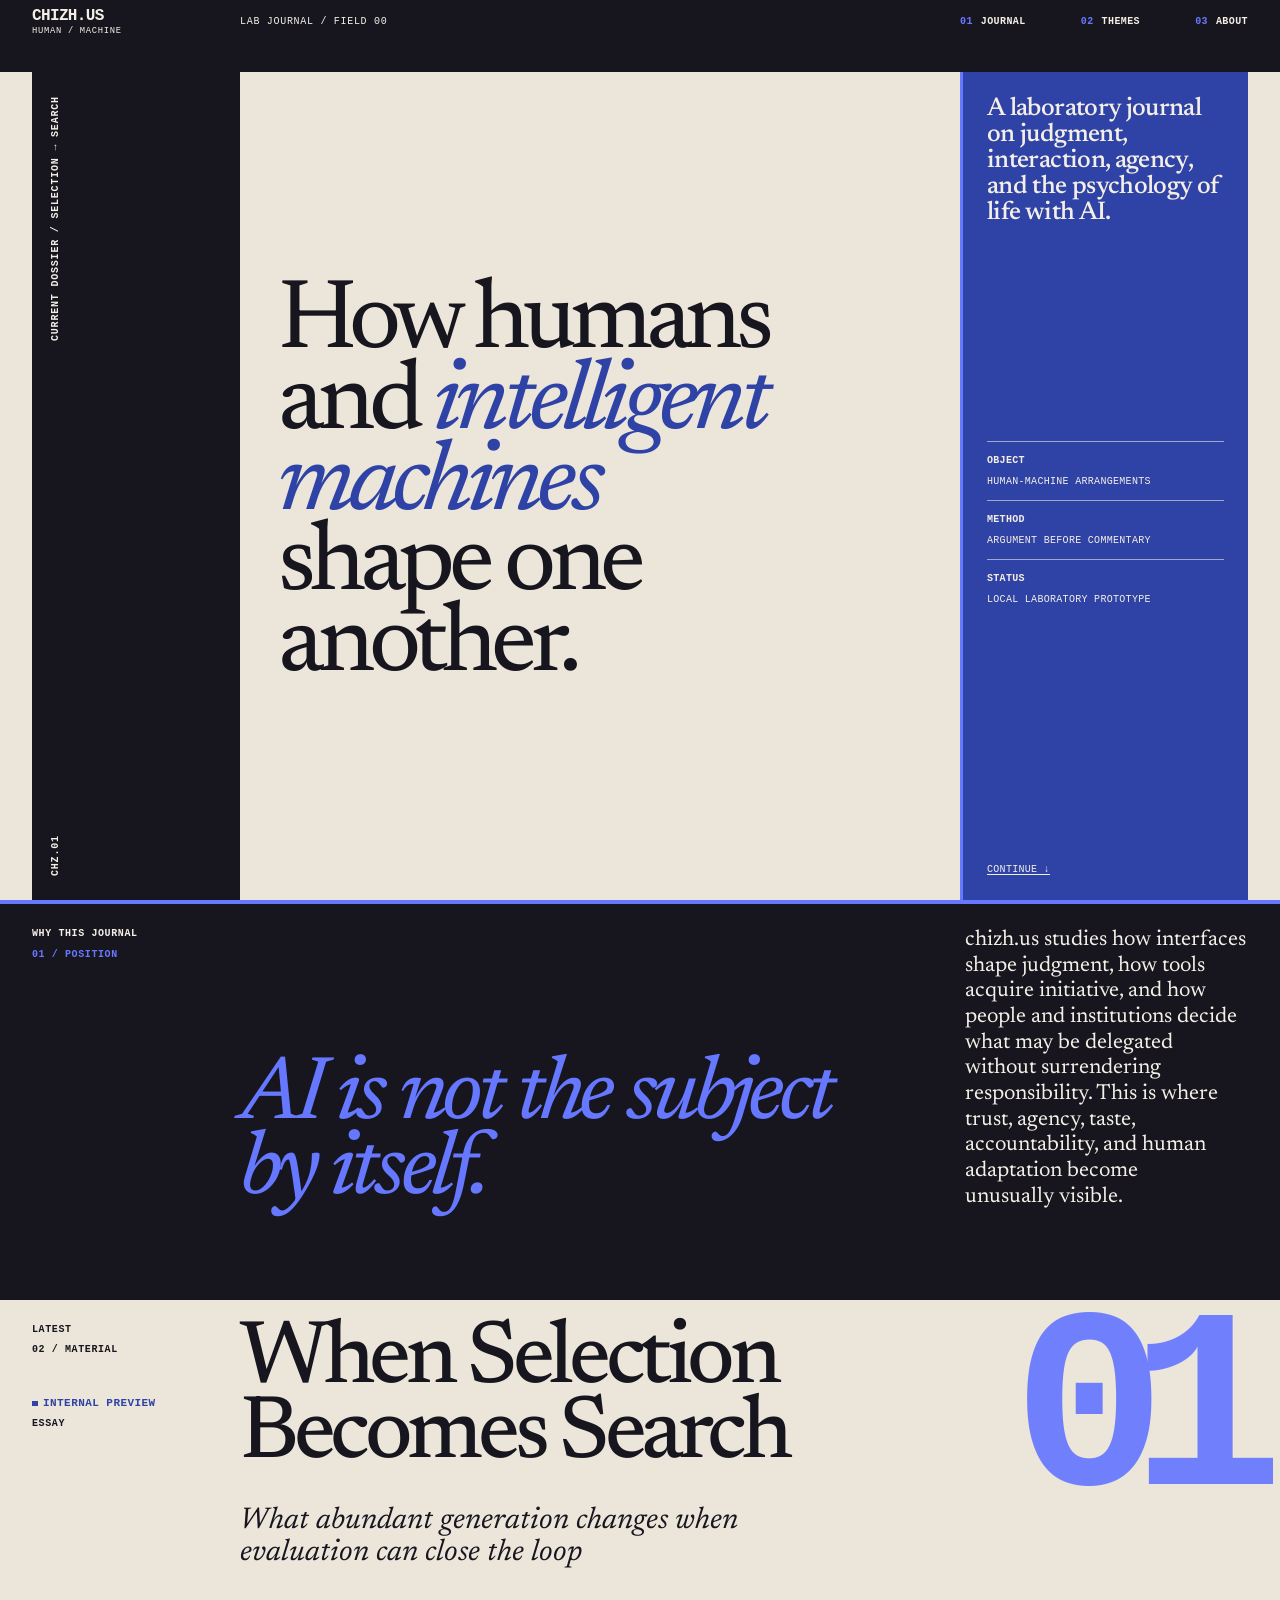
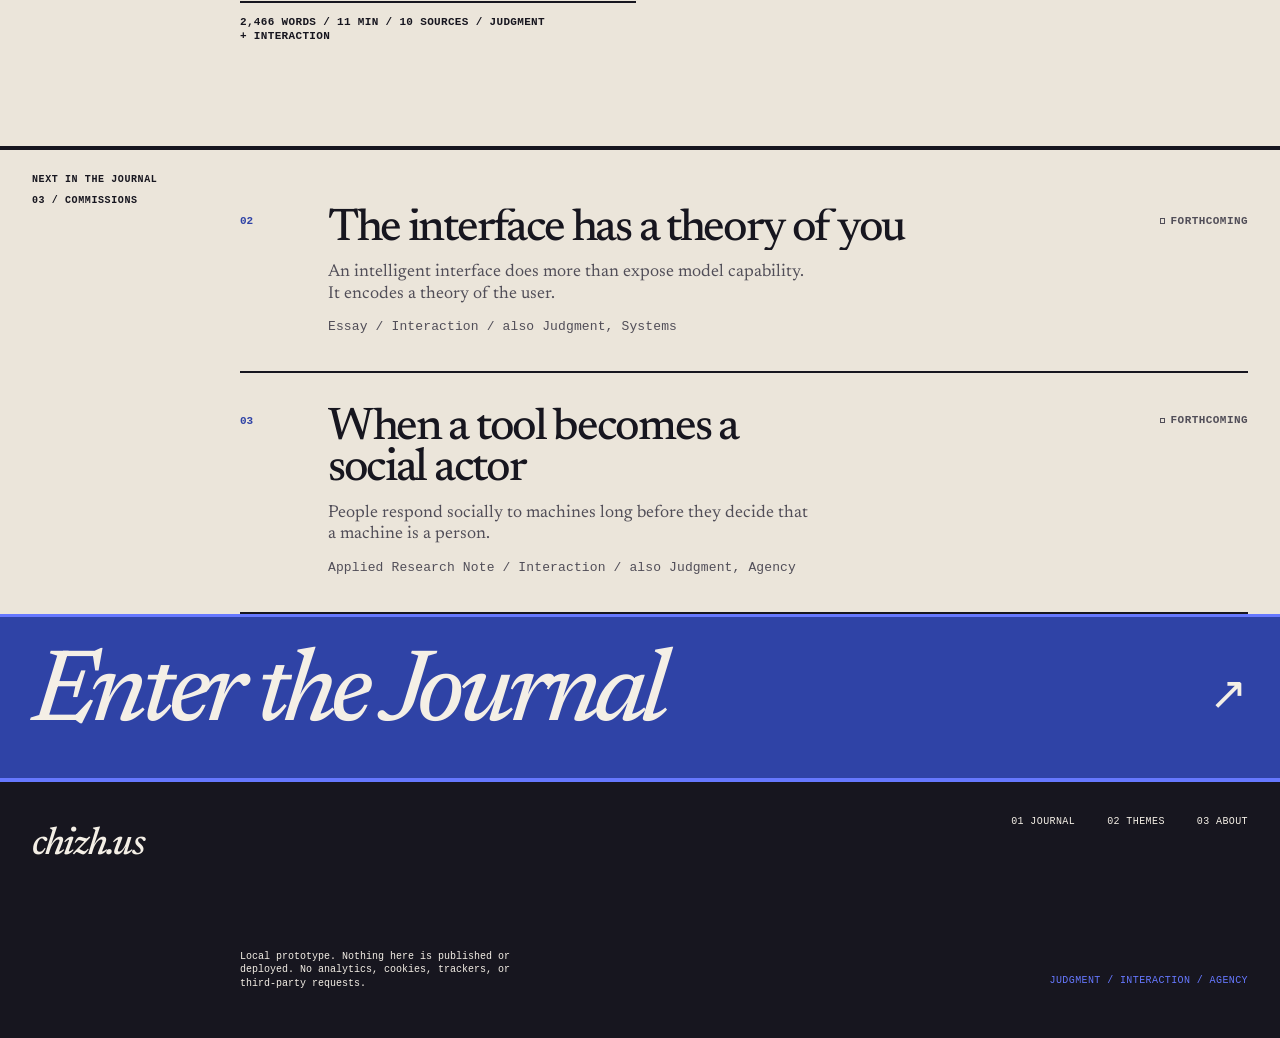
==== commit 02d19bde: "Add editorial motion system" ====
--- a/index.html
+++ b/index.html
@@ -1 +1 @@
-<!DOCTYPE html><html lang="en"><head><meta charset="utf-8"><meta name="viewport" content="width=device-width, initial-scale=1"><meta name="color-scheme" content="light"><title>chizh.us: a human-machine laboratory journal</title><meta name="description" content="How humans and intelligent machines shape one another. A laboratory journal on judgment, interaction, agency, and the psychology of life with AI."><meta name="author" content="Iurii Chizh"><link rel="canonical" href="https://ichizh8.github.io/"><meta property="og:type" content="website"><meta property="og:site_name" content="chizh.us"><meta property="og:title" content="chizh.us: a human-machine laboratory journal"><meta property="og:description" content="How humans and intelligent machines shape one another. A laboratory journal on judgment, interaction, agency, and the psychology of life with AI."><meta property="og:url" content="https://ichizh8.github.io/"><link rel="icon" href="/favicon.svg" type="image/svg+xml"><link rel="stylesheet" href="/_astro/Base.D6wx3P8r.css"></head><body><a class="skip-link" href="#main">Skip to content</a><header class="masthead"><div class="shell masthead__inner"><a class="brand" href="/" aria-label="chizh.us home"><span>chizh.us</span><small>human / machine</small></a><p class="masthead__register" aria-hidden="true">LAB JOURNAL / FIELD 00</p><nav class="nav" aria-label="Primary"><a class="nav__link" href="/journal"><span aria-hidden="true">01</span>Journal</a><a class="nav__link" href="/themes"><span aria-hidden="true">02</span>Themes</a><a class="nav__link" href="/about"><span aria-hidden="true">03</span>About</a></nav></div></header><main id="main" class="shell page" tabindex="-1"><section class="home-hero"><div class="home-hero__code" aria-hidden="true"><span>CHZ.01</span><span>CURRENT DOSSIER / Selection → Search</span></div><h1 class="home-hero__title">How humans and <em>intelligent machines</em> shape one another.</h1><aside class="home-hero__aside"><p>A laboratory journal on judgment, interaction, agency, and the psychology of life with AI.</p><dl><div><dt>Object</dt><dd>Human-machine arrangements</dd></div><div><dt>Method</dt><dd>Argument before commentary</dd></div><div><dt>Status</dt><dd>Local laboratory prototype</dd></div></dl><a href="#latest">Continue ↓</a></aside></section><section class="home-why" aria-labelledby="why-title"><header class="home-why__register"><h2 id="why-title">Why this journal</h2><span aria-hidden="true">01 / POSITION</span></header><div class="home-why__body"><p class="home-why__lead">AI is not the subject by itself.</p><p>chizh.us studies how interfaces shape judgment, how tools acquire initiative, and how people and institutions decide what may be delegated without surrendering responsibility. This is where trust, agency, taste, accountability, and human adaptation become unusually visible.</p></div></section><section class="home-latest" id="latest" aria-labelledby="latest-title"><header class="home-latest__register"><h2 id="latest-title">Latest</h2><span aria-hidden="true">02 / MATERIAL</span><div><span class="mark mark--preview">Internal preview</span><span>Essay</span></div></header><article class="featured"><p class="featured__number" aria-hidden="true">01</p><div class="featured__body"><h3 class="featured__title"><a href="/journal/when-selection-becomes-search">When Selection Becomes Search</a></h3><p class="featured__deck">What abundant generation changes when evaluation can close the loop</p><p class="featured__meta meta">2,466 words / 11 min / 10 sources / Judgment + Interaction</p></div></article></section><section class="home-more" aria-labelledby="next-title"><header class="home-more__register"><h2 id="next-title">Next in the journal</h2><span aria-hidden="true">03 / COMMISSIONS</span></header><ol class="journal" aria-label="More from the journal"><li class="entry" id="the-interface-has-a-theory-of-you" data-entry data-format="essay" data-themes="interaction judgment systems" data-title="The interface has a theory of you"><div class="entry__inner"><span class="entry__num" aria-hidden="true">02</span><span><span class="entry__title">The interface has a theory of you</span><span class="entry__deck">An intelligent interface does more than expose model capability. It encodes a theory of the user.</span><span class="entry__meta meta">Essay<span aria-hidden="true"> / </span>Interaction<span aria-hidden="true"> / also </span>Judgment, Systems</span></span><span class="entry__aside"><span class="mark mark--forthcoming">Forthcoming</span></span></div></li><li class="entry" id="when-a-tool-becomes-a-social-actor" data-entry data-format="applied-research-note" data-themes="interaction judgment agency" data-title="When a tool becomes a social actor"><div class="entry__inner"><span class="entry__num" aria-hidden="true">03</span><span><span class="entry__title">When a tool becomes a social actor</span><span class="entry__deck">People respond socially to machines long before they decide that a machine is a person.</span><span class="entry__meta meta">Applied Research Note<span aria-hidden="true"> / </span>Interaction<span aria-hidden="true"> / also </span>Judgment, Agency</span></span><span class="entry__aside"><span class="mark mark--forthcoming">Forthcoming</span></span></div></li></ol></section><a class="home-index" href="/journal"><span>Enter the Journal</span><span aria-hidden="true">↗︎</span></a></main><footer class="shell footer"><a class="footer__mark" href="/">chizh.us</a><nav class="footer__nav" aria-label="Footer"><a href="/journal">01 Journal</a><a href="/themes">02 Themes</a><a href="/about">03 About</a></nav><p class="footer__note">Local prototype. Nothing here is published or deployed. No analytics, cookies, trackers, or third-party requests.</p><p class="footer__signoff" aria-hidden="true">Judgment / interaction / agency</p></footer></body></html>+<!DOCTYPE html><html lang="en"><head><meta charset="utf-8"><meta name="viewport" content="width=device-width, initial-scale=1"><meta name="color-scheme" content="light"><title>chizh.us: a human-machine laboratory journal</title><meta name="description" content="How humans and intelligent machines shape one another. A laboratory journal on judgment, interaction, agency, and the psychology of life with AI."><meta name="author" content="Iurii Chizh"><link rel="canonical" href="https://ichizh8.github.io/"><meta property="og:type" content="website"><meta property="og:site_name" content="chizh.us"><meta property="og:title" content="chizh.us: a human-machine laboratory journal"><meta property="og:description" content="How humans and intelligent machines shape one another. A laboratory journal on judgment, interaction, agency, and the psychology of life with AI."><meta property="og:url" content="https://ichizh8.github.io/"><link rel="icon" href="/favicon.svg" type="image/svg+xml"><link rel="stylesheet" href="/_astro/Base.UTchvs7a.css"></head><body class="is-home"><a class="skip-link" href="#main">Skip to content</a><header class="masthead"><div class="shell masthead__inner"><a class="brand" href="/" aria-label="chizh.us home"><span>chizh.us</span><small>human / machine</small></a><p class="masthead__register" aria-hidden="true">LAB JOURNAL / FIELD 00</p><nav class="nav" aria-label="Primary"><a class="nav__link" href="/journal"><span aria-hidden="true">01</span>Journal</a><a class="nav__link" href="/themes"><span aria-hidden="true">02</span>Themes</a><a class="nav__link" href="/about"><span aria-hidden="true">03</span>About</a></nav></div></header><main id="main" class="shell page" tabindex="-1"><section class="home-hero"><div class="home-hero__code" aria-hidden="true"><span>CHZ.01</span><span>CURRENT DOSSIER / Selection → Search</span></div><h1 class="home-hero__title"><span class="home-hero__title-group" data-motion-reveal="hero-title">How humans and </span><span class="home-hero__title-group" data-motion-reveal="hero-title"><em>intelligent machines</em> </span><span class="home-hero__title-group" data-motion-reveal="hero-title">shape one another.</span></h1><aside class="home-hero__aside"><p>A laboratory journal on judgment, interaction, agency, and the psychology of life with AI.</p><dl><div><dt>Object</dt><dd>Human-machine arrangements</dd></div><div><dt>Method</dt><dd>Argument before commentary</dd></div><div><dt>Status</dt><dd>Local laboratory prototype</dd></div></dl><a href="#latest">Continue ↓</a></aside></section><section class="home-why" aria-labelledby="why-title"><header class="home-why__register"><h2 id="why-title">Why this journal</h2><span aria-hidden="true">01 / POSITION</span></header><div class="home-why__body"><p class="home-why__lead">AI is not the subject by itself.</p><p>chizh.us studies how interfaces shape judgment, how tools acquire initiative, and how people and institutions decide what may be delegated without surrendering responsibility. This is where trust, agency, taste, accountability, and human adaptation become unusually visible.</p></div></section><section class="home-latest" id="latest" aria-labelledby="latest-title"><header class="home-latest__register"><h2 id="latest-title">Latest</h2><span aria-hidden="true">02 / MATERIAL</span><div><span class="mark mark--preview">Internal preview</span><span>Essay</span></div></header><article class="featured"><p class="featured__number" aria-hidden="true">01</p><div class="featured__body"><h3 class="featured__title"><a href="/journal/when-selection-becomes-search">When Selection Becomes Search</a></h3><p class="featured__deck">What abundant generation changes when evaluation can close the loop</p><p class="featured__meta meta">2,466 words / 11 min / 10 sources / Judgment + Interaction</p></div></article></section><section class="home-more" aria-labelledby="next-title"><header class="home-more__register"><h2 id="next-title">Next in the journal</h2><span aria-hidden="true">03 / COMMISSIONS</span></header><ol class="journal" aria-label="More from the journal"><li class="entry" id="the-interface-has-a-theory-of-you" data-entry data-motion-row="entry" data-format="essay" data-themes="interaction judgment systems" data-title="The interface has a theory of you"><div class="entry__inner"><span class="entry__num motion-row-title" aria-hidden="true">02</span><span><span class="entry__title motion-row-title">The interface has a theory of you</span><span class="entry__deck">An intelligent interface does more than expose model capability. It encodes a theory of the user.</span><span class="entry__meta meta">Essay<span aria-hidden="true"> / </span>Interaction<span aria-hidden="true"> / also </span>Judgment, Systems</span></span><span class="entry__aside"><span class="mark mark--forthcoming">Forthcoming</span></span></div></li><li class="entry" id="when-a-tool-becomes-a-social-actor" data-entry data-motion-row="entry" data-format="applied-research-note" data-themes="interaction judgment agency" data-title="When a tool becomes a social actor"><div class="entry__inner"><span class="entry__num motion-row-title" aria-hidden="true">03</span><span><span class="entry__title motion-row-title">When a tool becomes a social actor</span><span class="entry__deck">People respond socially to machines long before they decide that a machine is a person.</span><span class="entry__meta meta">Applied Research Note<span aria-hidden="true"> / </span>Interaction<span aria-hidden="true"> / also </span>Judgment, Agency</span></span><span class="entry__aside"><span class="mark mark--forthcoming">Forthcoming</span></span></div></li></ol></section><a class="home-index" href="/journal"><span>Enter the Journal</span><span aria-hidden="true">↗︎</span></a></main><footer class="shell footer"><a class="footer__mark" href="/">chizh.us</a><nav class="footer__nav" aria-label="Footer"><a href="/journal">01 Journal</a><a href="/themes">02 Themes</a><a href="/about">03 About</a></nav><p class="footer__note">Local prototype. Nothing here is published or deployed. No analytics, cookies, trackers, or third-party requests.</p><p class="footer__signoff" aria-hidden="true">Judgment / interaction / agency</p></footer><script type="module" src="/_astro/Base.astro_astro_type_script_index_0_lang.CEVqXWTg.js"></script></body></html>
--- a/_astro/Base.UTchvs7a.css
+++ b/_astro/Base.UTchvs7a.css
@@ -0,0 +1 @@
+@font-face{font-family:Newsreader Variable;font-style:normal;font-display:swap;font-weight:200 800;src:url(/_astro/newsreader-vietnamese-wght-normal.Czsa-EzN.woff2)format("woff2-variations");unicode-range:U+102-103,U+110-111,U+128-129,U+168-169,U+1A0-1A1,U+1AF-1B0,U+300-301,U+303-304,U+308-309,U+323,U+329,U+1EA0-1EF9,U+20AB}@font-face{font-family:Newsreader Variable;font-style:normal;font-display:swap;font-weight:200 800;src:url(/_astro/newsreader-latin-ext-wght-normal.C-3rgBeH.woff2)format("woff2-variations");unicode-range:U+100-2BA,U+2BD-2C5,U+2C7-2CC,U+2CE-2D7,U+2DD-2FF,U+304,U+308,U+329,U+1D00-1DBF,U+1E00-1E9F,U+1EF2-1EFF,U+2020,U+20A0-20AB,U+20AD-20C0,U+2113,U+2C60-2C7F,U+A720-A7FF}@font-face{font-family:Newsreader Variable;font-style:normal;font-display:swap;font-weight:200 800;src:url(/_astro/newsreader-latin-wght-normal.CCVVNp6i.woff2)format("woff2-variations");unicode-range:U+??,U+131,U+152-153,U+2BB-2BC,U+2C6,U+2DA,U+2DC,U+304,U+308,U+329,U+2000-206F,U+20AC,U+2122,U+2191,U+2193,U+2212,U+2215,U+FEFF,U+FFFD}@font-face{font-family:Newsreader Variable;font-style:italic;font-display:swap;font-weight:200 800;src:url(/_astro/newsreader-vietnamese-wght-italic.xAqemagA.woff2)format("woff2-variations");unicode-range:U+102-103,U+110-111,U+128-129,U+168-169,U+1A0-1A1,U+1AF-1B0,U+300-301,U+303-304,U+308-309,U+323,U+329,U+1EA0-1EF9,U+20AB}@font-face{font-family:Newsreader Variable;font-style:italic;font-display:swap;font-weight:200 800;src:url(/_astro/newsreader-latin-ext-wght-italic.DFS986qL.woff2)format("woff2-variations");unicode-range:U+100-2BA,U+2BD-2C5,U+2C7-2CC,U+2CE-2D7,U+2DD-2FF,U+304,U+308,U+329,U+1D00-1DBF,U+1E00-1E9F,U+1EF2-1EFF,U+2020,U+20A0-20AB,U+20AD-20C0,U+2113,U+2C60-2C7F,U+A720-A7FF}@font-face{font-family:Newsreader Variable;font-style:italic;font-display:swap;font-weight:200 800;src:url(/_astro/newsreader-latin-wght-italic.Bxi8ein9.woff2)format("woff2-variations");unicode-range:U+??,U+131,U+152-153,U+2BB-2BC,U+2C6,U+2DA,U+2DC,U+304,U+308,U+329,U+2000-206F,U+20AC,U+2122,U+2191,U+2193,U+2212,U+2215,U+FEFF,U+FFFD}:root{--paper:#ebe5da;--paper-inset:#d8d0c3;--ink:#17161f;--ink-2:#514e58;--rule:#a9a194;--rule-strong:#17161f;--signal:#2f43a6;--signal-loud:#6678ff;--field-dark:#17161f;--field-light:#f4efe6;--selection:#6678ff;--selection-ink:#17161f;--font-display:"Newsreader Variable", Georgia, "Times New Roman", serif;--font-text:"Newsreader Variable", Georgia, "Times New Roman", serif;--font-ui:ui-monospace, "SFMono-Regular", "Roboto Mono", Menlo, Consolas, monospace;--step-00:.6875rem;--step-0:.8125rem;--step-1:1.0625rem;--step-2:1.25rem;--step-3:clamp(1.5rem, 2.1vw, 2.2rem);--step-4:clamp(2.1rem, 3.8vw, 4rem);--step-5:clamp(3.1rem, 6vw, 6.75rem);--step-6:clamp(4rem, 9vw, 10rem);--track-label:.04em;--track-tight:-.035em;--track-tighter:-.055em;--measure:68ch;--measure-deck:44ch;--measure-display:15ch;--sp-1:.25rem;--sp-2:.5rem;--sp-3:.75rem;--sp-4:1rem;--sp-5:1.5rem;--sp-6:2rem;--sp-7:3rem;--sp-8:4.5rem;--sp-9:6.5rem;--sp-10:9rem;--gutter:clamp(1rem, 2.5vw, 2.75rem);--hair:1px;--radius:0;--dur-fast:80ms;--dur:.11s;--dur-slow:.14s;--ease:cubic-bezier(.2, 0, .1, 1);--motion-duration-fast:.36s;--motion-duration-default:.46s;--motion-duration-slow:.52s;--motion-duration-fast-mobile:.28s;--motion-duration-default-mobile:.36s;--motion-duration-slow-mobile:.42s;--motion-distance-text:12px;--motion-distance-text-mobile:8px;--motion-distance-inline:4px;--motion-ease:cubic-bezier(.2, 0, .1, 1);color-scheme:light}*,:before,:after{box-sizing:border-box}*{border-radius:var(--radius);margin:0;padding:0}html{-webkit-text-size-adjust:100%;scroll-behavior:smooth;scroll-padding-top:6rem}@media (prefers-reduced-motion:reduce){html{scroll-behavior:auto}}body{background:var(--paper);color:var(--ink);font-family:var(--font-text);font-size:var(--step-1);font-variant-numeric:tabular-nums;-webkit-font-smoothing:antialiased;text-rendering:optimizelegibility;flex-direction:column;min-height:100vh;line-height:1.66;display:flex}h1,h2,h3,h4{font-family:var(--font-display);letter-spacing:var(--track-tight);text-wrap:balance;font-weight:700;line-height:1.04}p,li,dd,dt,blockquote{text-wrap:pretty}a{color:var(--signal);text-underline-offset:.18em;text-decoration-line:underline;text-decoration-thickness:1px;text-decoration-color:color-mix(in srgb, var(--signal) 45%, transparent);transition:text-decoration-color var(--dur-fast) var(--ease)}a:hover{text-decoration-color:var(--signal)}:focus-visible{outline:2px solid var(--signal);outline-offset:2px}:where(button,input,select,textarea){font:inherit;color:inherit;background:0 0;border:none}button{cursor:pointer}hr{border:none;border-top:var(--hair) solid var(--rule)}[hidden]{display:none!important}ul,ol{list-style:none}.label{font-family:var(--font-display);font-size:var(--step-00);letter-spacing:var(--track-label);text-transform:uppercase;color:var(--ink-2);font-weight:600;line-height:1.2}.label--signal{color:var(--signal)}.meta{font-family:var(--font-display);font-size:var(--step-0);color:var(--ink-2);letter-spacing:.01em;font-weight:450;line-height:1.5}.display{font-family:var(--font-display);letter-spacing:var(--track-tighter);font-weight:700;line-height:.92}.deck{font-size:var(--step-2);color:var(--ink-2);max-width:var(--measure-deck);letter-spacing:-.005em;line-height:1.45}.skip-link{left:var(--gutter);z-index:100;background:var(--ink);color:var(--paper);padding:var(--sp-3) var(--sp-4);font-family:var(--font-display);font-size:var(--step-0);font-weight:600;text-decoration:none;position:absolute;top:0;transform:translateY(-120%)}.skip-link:focus-visible{outline-offset:-4px;transform:translateY(0)}.visually-hidden{clip-path:inset(50%);white-space:nowrap;border:0;width:1px;height:1px;margin:-1px;padding:0;position:absolute;overflow:hidden}@media (prefers-reduced-motion:reduce){*,:before,:after{transition-duration:.001ms!important;animation-duration:.001ms!important;animation-iteration-count:1!important;animation-timeline:auto!important}}:root{--motion-state-duration:var(--motion-duration-default);--motion-state-delay:0s;--motion-state-start-transform:translateY(var(--motion-distance-text));--motion-state-end-transform:none;--motion-state-start-clip:inset(0 0 0 0);--motion-state-end-clip:inset(0 0 0 0);--motion-state-ease:var(--motion-ease)}.motion-target{--motion-state-duration:var(--motion-duration-default);--motion-state-delay:0s;--motion-state-start-transform:none;--motion-state-end-transform:none;--motion-state-start-clip:inset(0 0 0 0);--motion-state-end-clip:inset(0 0 0 0);--motion-state-ease:var(--motion-ease);transition-property:transform,opacity,clip-path;transition-timing-function:var(--motion-state-ease);transition-duration:var(--motion-state-duration);transition-delay:var(--motion-state-delay);transform:var(--motion-state-end-transform);clip-path:var(--motion-state-end-clip);opacity:1}html[data-motion=full] .motion-target[data-motion-state=pending]{opacity:0;transform:var(--motion-state-start-transform);clip-path:var(--motion-state-start-clip)}html[data-motion=full] .motion-target[data-motion-state=revealing],html[data-motion=full] .motion-target[data-motion-state=revealed]{opacity:1;transform:var(--motion-state-end-transform);clip-path:var(--motion-state-end-clip)}html[data-motion=reduced] .motion-target{opacity:1!important;clip-path:none!important;transition:none!important;transform:none!important}.motion-fade{transition-property:opacity;transition-timing-function:var(--motion-state-ease);transition-duration:var(--motion-state-duration);transition-delay:var(--motion-state-delay);opacity:1}html[data-motion=full] .motion-fade[data-motion-state=pending]{opacity:0}html[data-motion=full] .motion-fade[data-motion-state=revealing],html[data-motion=full] .motion-fade[data-motion-state=revealed]{opacity:1}html[data-motion=reduced] .motion-fade{opacity:1!important;transition:none!important}.motion-shift{transition-property:transform;transition-timing-function:var(--motion-state-ease);transition-duration:var(--motion-state-duration);transition-delay:var(--motion-state-delay);transform:none}html[data-motion=full] .motion-shift[data-motion-state=pending]{transform:var(--motion-state-start-transform)}html[data-motion=full] .motion-shift[data-motion-state=revealing],html[data-motion=full] .motion-shift[data-motion-state=revealed]{transform:none}html[data-motion=reduced] .motion-shift{transition:none!important;transform:none!important}html[data-motion-preparing=true] .motion-target,html[data-motion-preparing=true] .motion-fade,html[data-motion-preparing=true] .motion-shift,html[data-motion-preparing=true] .motion-edge:before{transition:none!important}.motion-edge{position:relative;overflow:hidden}html[data-motion=full] .motion-edge:before{content:"";pointer-events:none;transform-origin:top;transition:transform var(--motion-state-duration) var(--motion-state-ease) var(--motion-state-delay);position:absolute;inset:0;transform:scaleY(1)}html[data-motion=full] .motion-edge[data-motion-edge=pending]:before{transform:scaleY(0)}html[data-motion=full] .motion-edge[data-motion-edge=revealed]:before{transform:scaleY(1)}html[data-motion=reduced] .motion-edge:before{transition:none!important;transform:scaleY(1)!important}.home-hero__aside.motion-edge:before{background:var(--signal-loud);width:3px;inset-block:0;inset-inline:-3px auto}.home-hero__aside.motion-edge{border-inline-start-color:#0000;overflow:visible}@media (hover:hover) and (pointer:fine){html[data-motion=full] .home-index>span:first-child,html[data-motion=full] .home-index>span:last-child{transition:transform var(--motion-duration-fast) var(--motion-ease);display:inline-block}html[data-motion=full] .home-index:hover>span:first-child,html[data-motion=full] .home-index:focus-visible>span:first-child{transform:translate(-3px)}html[data-motion=full] .home-index:hover>span:last-child,html[data-motion=full] .home-index:focus-visible>span:last-child{transform:translate(3px)}}.motion-row-title{transition:transform var(--motion-duration-fast) var(--motion-ease)}@media (hover:hover) and (pointer:fine){html[data-motion=full] .entry:hover .motion-row-title,html[data-motion=full] .theme-row:hover .motion-row-title,html[data-motion=full] .entry:focus-within .motion-row-title,html[data-motion=full] .theme-row:focus-within .motion-row-title{transform:translateX(var(--motion-distance-inline))}html[data-motion=full] .entry:hover .entry__num,html[data-motion=full] .theme-row:hover .theme-row__key,html[data-motion=full] .theme-row:focus-within .theme-row__key,html[data-motion=full] .entry:focus-within .entry__num{color:var(--signal)}}html[data-motion=reduced] .home-index,html[data-motion=reduced] .home-index>span,html[data-motion=reduced] .motion-row-title{transition:none!important;transform:none!important}@media (width<=56.25rem){.motion-target{--motion-state-start-transform:translateY(var(--motion-distance-text-mobile))}html[data-motion=full] .motion-row-title{transition-duration:var(--motion-duration-slow-mobile)}.home-hero__aside.motion-edge{border-block-start-color:#0000}html[data-motion=full] .home-hero__aside.motion-edge:before{transform-origin:0;width:auto;height:3px;inset:-3px 0 auto;transform:scaleX(1)}html[data-motion=full] .home-hero__aside.motion-edge[data-motion-edge=pending]:before{transform:scaleX(0)}html[data-motion=full] .home-hero__aside.motion-edge[data-motion-edge=revealed]:before{transform:scaleX(1)}}@view-transition{navigation:auto}@keyframes chizh-page-out{to{opacity:0;transform:translateY(-4px)}}@keyframes chizh-page-in{0%{opacity:0;transform:translateY(4px)}}@media (prefers-reduced-motion:no-preference){html[data-motion=full]::view-transition-old(root){animation:chizh-page-out .18s var(--motion-ease) both}html[data-motion=full]::view-transition-new(root){animation:chizh-page-in .26s var(--motion-ease) both}}@media (prefers-reduced-motion:reduce){html[data-motion=full]::view-transition-old(root),html[data-motion=full]::view-transition-new(root),::view-transition-old(root),::view-transition-new(root){animation:none!important}}.shell{grid-template-columns:[full-start] var(--gutter) [rail-start] minmax(0, 13rem) [rail-end main-start] minmax(0, 60rem) [main-end wide-start] minmax(0, 15rem) [wide-end] minmax(var(--gutter), 1fr) [full-end];align-content:start;display:grid}@media (width<=56.25rem){.shell{grid-template-columns:[full-start] var(--gutter) [rail-start main-start wide-start] minmax(0, 1fr) [rail-end main-end wide-end] var(--gutter) [full-end]}}.span-rail{grid-column:rail}.span-main{grid-column:main}.span-content{grid-column:main/wide-end}.span-bleed{grid-column:rail/wide-end}.span-full{grid-column:full}.band{grid-column:full;grid-template-columns:subgrid;display:grid}.band--inset{background:var(--paper-inset)}.rule{border-top:var(--hair) solid var(--rule);grid-column:rail/wide-end}.rule--strong{border-top-color:var(--rule-strong)}.rule--full{grid-column:full}.section{grid-column:full;grid-template-columns:subgrid;padding-block:var(--sp-7) var(--sp-6);display:grid}.section--tight{padding-block:var(--sp-6) var(--sp-5)}.section__label{padding-right:var(--sp-5);padding-bottom:var(--sp-4);align-self:start;gap:var(--sp-2);grid-column:rail;align-content:start;display:grid}.section__body{gap:var(--sp-5);grid-column:main/wide-end;align-content:start;display:grid}@media (width<=56.25rem){.section{padding-block:var(--sp-6) var(--sp-5)}.section__label{padding-right:0;padding-bottom:var(--sp-4)}}.masthead{z-index:40;background:var(--paper);border-bottom:var(--hair) solid var(--rule-strong);position:sticky;top:0}.brand{font-family:var(--font-display);letter-spacing:-.03em;color:var(--ink);white-space:nowrap;padding-block:var(--sp-3);grid-column:rail/main;font-size:1.0625rem;font-weight:800;text-decoration:none}.brand__suffix{color:var(--signal)}.brand:hover .brand__suffix{color:var(--ink)}.nav{justify-self:end;align-items:stretch;gap:var(--sp-5);grid-column:main/wide-end;display:flex}.nav__link{font-family:var(--font-display);font-size:var(--step-00);letter-spacing:var(--track-label);text-transform:uppercase;color:var(--ink);border-bottom:2px solid #0000;align-items:center;min-height:44px;margin-bottom:-1px;font-weight:600;text-decoration:none;display:inline-flex}.nav__link:hover{color:var(--signal)}.nav__link[aria-current=page]{border-bottom-color:var(--signal);color:var(--signal)}@media (width<=56.25rem){.brand{grid-column:rail;justify-self:start}.nav{justify-self:end;gap:var(--sp-4);grid-column:rail}}@media (width<=26rem){.nav{gap:var(--sp-3)}.nav__link{letter-spacing:.08em;font-size:.6875rem}}.progress{inset-inline:0;pointer-events:none;height:2px;position:absolute;bottom:-1px;overflow:hidden}.progress__fill{background:var(--signal-loud);height:100%;transform:scaleX(var(--progress,0));transform-origin:0}.page{flex:1 0 auto}.footer{border-top:2px solid var(--rule-strong);margin-top:var(--sp-8);padding-block:var(--sp-6) var(--sp-7)}.footer__mark{font-family:var(--font-display);letter-spacing:-.03em;padding-bottom:var(--sp-5);grid-column:rail;font-size:1.0625rem;font-weight:800}.footer__cols{gap:var(--sp-6) var(--sp-5);grid-column:main/wide-end;grid-template-columns:repeat(auto-fit,minmax(min(100%,15rem),1fr));align-items:start;display:grid}.footer__group{gap:var(--sp-2);align-content:start;display:grid}.footer__list{gap:var(--sp-1);display:grid}.footer__list a{font-family:var(--font-display);font-size:var(--step-0);color:var(--ink);text-decoration-color:color-mix(in srgb, var(--ink) 25%, transparent);align-items:center;min-height:32px;display:inline-flex}.footer__list a:hover{color:var(--signal);text-decoration-color:var(--signal)}.footer__note{margin-top:var(--sp-6);padding-top:var(--sp-4);border-top:var(--hair) solid var(--rule);font-size:var(--step-0);color:var(--ink-2);grid-column:main/wide-end;max-width:52ch}@media (width<=56.25rem){.footer__list a{min-height:44px}}.promise{grid-column:full;grid-template-columns:subgrid;padding-block:var(--sp-8) var(--sp-9);display:grid}.promise__line{font-family:var(--font-display);font-size:var(--step-6);letter-spacing:var(--track-tighter);max-width:var(--measure-display);text-wrap:balance;grid-column:rail/wide-end;font-weight:700;line-height:.92}.promise__line em{color:var(--signal-loud);font-style:normal}.promise__support{margin-top:var(--sp-6);font-size:var(--step-2);color:var(--ink-2);grid-column:main/wide-end;max-width:34ch;line-height:1.4}@media (width<=56.25rem){.promise{padding-block:var(--sp-6) var(--sp-7)}.promise__support{margin-top:var(--sp-5)}}.mark{font-family:var(--font-display);font-size:var(--step-00);letter-spacing:var(--track-label);text-transform:uppercase;white-space:nowrap;align-items:center;gap:.5em;font-weight:600;line-height:1.2;display:inline-flex}.mark:before{content:"";flex:none;block-size:.5em;inline-size:.5em}.mark--preview{color:var(--signal)}.mark--preview:before{background:var(--signal)}.mark--forthcoming{color:var(--ink-2)}.mark--forthcoming:before{box-shadow:inset 0 0 0 1px}.featured{grid-column:full;grid-template-columns:subgrid;padding-block:var(--sp-6) var(--sp-8);border-top:2px solid var(--signal);display:grid}.featured__rail{gap:var(--sp-3);padding-right:var(--sp-5);padding-bottom:var(--sp-4);grid-column:rail;align-content:start;display:grid}.featured__body{grid-column:main/wide-end}.featured__title{font-size:var(--step-5);letter-spacing:-.03em;max-width:20ch;line-height:.98}.featured__deck{margin-top:var(--sp-4);font-size:var(--step-2);color:var(--ink-2);max-width:46ch;line-height:1.5}.featured__meta{margin-top:var(--sp-5);padding-top:var(--sp-3);border-top:var(--hair) solid var(--rule);max-width:46ch}.journal{grid-column:full;grid-template-columns:subgrid;display:grid}.entry{grid-column:full;grid-template-columns:subgrid;scroll-margin-top:5rem;display:grid}.entry:target .entry__inner{background:var(--paper-inset)}.entry__inner{gap:var(--sp-4);padding-block:var(--sp-5);border-bottom:var(--hair) solid var(--rule);color:inherit;grid-column:rail/wide-end;grid-template-columns:3.5rem minmax(0,1fr) minmax(0,11rem);align-items:start;text-decoration:none;display:grid;position:relative}a.entry__inner:before{content:"";left:-.75rem;top:var(--sp-5);background:var(--signal);opacity:0;width:3px;height:1.2em;transition:opacity var(--dur) var(--ease), transform var(--dur) var(--ease);position:absolute;transform:translate(-4px)}a.entry__inner:hover:before,a.entry__inner:focus-visible:before{opacity:1;transform:translate(0)}.entry__num{font-family:var(--font-display);font-size:var(--step-0);color:var(--ink-2);font-variant-numeric:tabular-nums;padding-top:.35em;font-weight:600}a.entry__inner:hover .entry__num{color:var(--signal)}.entry__title{font-family:var(--font-display);font-size:var(--step-3);letter-spacing:-.015em;max-width:28ch;font-weight:700;line-height:1.12;display:block}a.entry__inner:hover .entry__title{color:var(--signal)}.entry__deck{margin-top:var(--sp-2);font-size:var(--step-1);color:var(--ink-2);max-width:56ch;line-height:1.5;display:block}.entry__meta{margin-top:var(--sp-3);display:block}.entry__aside{gap:var(--sp-2);justify-items:start;padding-top:.35em;display:grid}@media (width<=56.25rem){.entry__inner{gap:var(--sp-3);grid-template-columns:2.25rem minmax(0,1fr);min-height:44px}.entry__aside{padding-top:var(--sp-3);grid-column:2}a.entry__inner:before{left:-.5rem}}.journal__empty{padding-block:var(--sp-6);font-size:var(--step-2);color:var(--ink-2);grid-column:rail/wide-end;max-width:46ch;display:none}.journal__empty[data-visible=true]{display:block}.filters{grid-column:full;grid-template-columns:subgrid;padding-block:var(--sp-5);display:grid}.filters__inner{gap:var(--sp-5);grid-column:rail/wide-end;display:grid}.filters__group{gap:var(--sp-4);border:none;grid-template-columns:minmax(0,6.5rem) minmax(0,1fr);align-items:baseline;display:grid}.filters__legend{float:left;width:6.5rem;padding:0}.filters__options{gap:var(--sp-2) var(--sp-5);clear:both;flex-wrap:wrap;display:flex}.filters__option{font-family:var(--font-display);font-size:var(--step-0);color:var(--ink-2);cursor:pointer;min-height:44px;transition:color var(--dur-fast) var(--ease);border-bottom:2px solid #0000;align-items:center;padding-block:2px;font-weight:500;display:inline-flex}.filters__option:hover{color:var(--ink)}.filters__input:checked+.filters__option{color:var(--signal);border-bottom-color:var(--signal);font-weight:650}.filters__input:focus-visible+.filters__option{outline:2px solid var(--signal);outline-offset:3px}.filters__count{margin-top:var(--sp-4);padding-top:var(--sp-3);border-top:var(--hair) solid var(--rule);grid-column:rail/wide-end}@media (width<=56.25rem){.filters__group{gap:var(--sp-2);grid-template-columns:minmax(0,1fr)}.filters__legend{float:none;width:auto}.filters__option{min-height:44px}}.entry{transition:opacity var(--dur-fast) var(--ease)}.themes,.theme-row{grid-column:full;grid-template-columns:subgrid;display:grid}.theme-row__inner{gap:var(--sp-4) var(--sp-6);padding-block:var(--sp-5);border-bottom:var(--hair) solid var(--rule);color:inherit;grid-column:rail/wide-end;grid-template-columns:minmax(0,16rem) minmax(0,1fr);align-items:baseline;text-decoration:none;display:grid}.theme-row__name{font-family:var(--font-display);font-size:var(--step-4);letter-spacing:var(--track-tight);align-items:baseline;gap:var(--sp-3);font-weight:700;line-height:1;display:flex}.theme-row__key{font-size:var(--step-0);color:var(--ink-2);font-variant-numeric:tabular-nums;font-weight:600}.theme-row__inner:hover .theme-row__name,.theme-row__inner:hover .theme-row__key{color:var(--signal)}.theme-row__definition{font-size:var(--step-1);color:var(--ink-2);max-width:52ch;line-height:1.5}.theme-row__count{margin-top:var(--sp-2)}@media (width<=56.25rem){.theme-row__inner{gap:var(--sp-3);grid-template-columns:minmax(0,1fr);min-height:44px}}.objects{columns:2;column-gap:var(--sp-6);max-width:46rem}.objects li{break-inside:avoid;padding-block:var(--sp-2);border-bottom:var(--hair) solid var(--rule);font-size:var(--step-1);line-height:1.4}@media (width<=40rem){.objects{columns:1}}.prose-block{max-width:var(--measure);gap:var(--sp-4);display:grid}p.prose-block{display:block}.prose-block p{font-size:var(--step-1);line-height:1.66}.prose-block h3{font-size:var(--step-3);margin-top:var(--sp-3)}.prose-block strong{font-weight:650}.action{font-family:var(--font-display);font-size:var(--step-0);color:var(--ink);border:none;border-bottom:2px solid var(--rule);min-height:44px;transition:border-color var(--dur-fast) var(--ease);background:0 0;align-items:center;padding:0 0 2px;font-weight:550;text-decoration:none;display:inline-flex}.action:hover,.action[data-state=done]{color:var(--signal);border-bottom-color:var(--signal)}@media (width<=56.25rem){.action{min-height:44px}}.status-line{font-family:var(--font-display);font-size:var(--step-0);color:var(--signal);opacity:0;min-height:1.5em;transition:opacity var(--dur-slow) var(--ease)}.status-line[data-visible=true]{opacity:1}.deflist{gap:0;max-width:52rem;display:grid}.deflist__row{gap:var(--sp-4) var(--sp-5);padding-block:var(--sp-4);border-bottom:var(--hair) solid var(--rule);grid-template-columns:minmax(0,12rem) minmax(0,1fr);align-items:baseline;display:grid}.deflist__row:first-child{border-top:var(--hair) solid var(--rule)}.deflist__term{font-family:var(--font-display);font-size:var(--step-00);letter-spacing:var(--track-label);text-transform:uppercase;color:var(--ink-2);font-weight:600}.deflist__desc{font-size:var(--step-1);line-height:1.55}@media (width<=40rem){.deflist__row{gap:var(--sp-2);grid-template-columns:minmax(0,1fr)}}.notfound__code{font-family:var(--font-display);font-size:var(--step-6);letter-spacing:var(--track-tighter);color:var(--signal-loud);grid-column:rail/wide-end;font-weight:700;line-height:.9}.article{grid-column:full;grid-template-columns:subgrid;display:grid}.article__header{grid-column:full;grid-template-columns:subgrid;padding-block:var(--sp-7) var(--sp-6);display:grid}.article__kicker{padding-bottom:var(--sp-4);grid-column:rail/wide-end}.article__title{font-size:var(--step-5);letter-spacing:-.03em;grid-column:rail/wide-end;max-width:17ch;font-weight:700;line-height:.98}.article__deck{margin-top:var(--sp-5);font-size:var(--step-3);color:var(--ink-2);line-height:1.35;font-family:var(--font-text);letter-spacing:-.005em;grid-column:main/wide-end;max-width:40ch;font-weight:400}.preview-notice{grid-column:full;grid-template-columns:subgrid;background:var(--paper-inset);border-top:2px solid var(--signal);border-bottom:var(--hair) solid var(--rule);padding-block:var(--sp-4);display:grid}.preview-notice__inner{gap:var(--sp-3) var(--sp-5);grid-column:rail/wide-end;grid-template-columns:minmax(0,11rem) minmax(0,1fr);align-items:baseline;display:grid}.preview-notice__body{font-size:var(--step-0);color:var(--ink-2);max-width:62ch;line-height:1.55}.preview-notice__body strong{color:var(--ink);font-weight:600}@media (width<=56.25rem){.preview-notice__inner{grid-template-columns:minmax(0,1fr)}}.article__layout{grid-column:full;grid-template-columns:subgrid;border-top:var(--hair) solid var(--rule-strong);padding-top:var(--sp-6);display:grid}.article__rail{align-self:start;gap:var(--sp-4);padding-right:var(--sp-5);padding-bottom:var(--sp-6);grid-column:rail;display:grid;position:sticky;top:5rem}.article__rail-group{gap:var(--sp-1);display:grid}.article__body{max-width:var(--measure);grid-column:main}@media (width<=56.25rem){.article__rail{padding-right:0;padding-bottom:var(--sp-5);gap:var(--sp-4);border-bottom:var(--hair) solid var(--rule);grid-template-columns:repeat(auto-fit,minmax(min(100%,9rem),1fr));position:static}}@media (width>=56.251rem) and (width<=75rem){.article__body,.references__list,.disclosure__body{grid-column:main/wide-end;max-width:64ch}}.prose{font-family:var(--font-text);font-size:var(--step-1);font-variation-settings:"opsz" 16;line-height:1.7}.prose>p{margin-block:0 var(--sp-4);max-width:var(--measure);hanging-punctuation:first last}.prose>p:first-of-type{font-size:var(--step-2);color:var(--ink);margin-bottom:var(--sp-5);line-height:1.6}.prose>h2{font-family:var(--font-display);font-size:var(--step-4);letter-spacing:var(--track-tight);margin-block:var(--sp-8) var(--sp-4);padding-top:var(--sp-4);border-top:var(--hair) solid var(--rule-strong);max-width:24ch;scroll-margin-top:6rem;font-weight:700;line-height:1.05}.prose>h3{font-family:var(--font-display);font-size:var(--step-3);margin-block:var(--sp-6) var(--sp-3);scroll-margin-top:6rem;font-weight:650}.prose strong{font-weight:650}.prose em{font-style:italic}.prose code{background:var(--paper-inset);padding:.1em .3em;font-family:ui-monospace,SFMono-Regular,Menlo,monospace;font-size:.9em}.prose blockquote{border-left:2px solid var(--signal);padding-left:var(--sp-4);margin-block:var(--sp-5);color:var(--ink-2)}.prose ul,.prose ol{margin-block:0 var(--sp-4);padding-left:var(--sp-5);max-width:var(--measure)}.prose ul li{margin-bottom:var(--sp-2);list-style:none;position:relative}.prose ul li:before{content:"";left:calc(var(--sp-5) * -1);background:var(--signal);width:.5rem;height:1px;position:absolute;top:.75em}.prose ol{list-style:decimal}.prose a{color:var(--signal);text-underline-offset:.16em;text-decoration-thickness:1px;text-decoration-color:color-mix(in srgb, var(--signal) 35%, transparent)}.prose a[href*=doi\.org]{font-family:var(--font-display);letter-spacing:.005em;white-space:nowrap;font-size:.86em;font-weight:500}.references{grid-column:full;grid-template-columns:subgrid;margin-top:var(--sp-8);border-top:2px solid var(--rule-strong);padding-block:var(--sp-6) var(--sp-7);display:grid}.references__label{padding-right:var(--sp-5);padding-bottom:var(--sp-4);grid-column:rail;align-self:start}.references__list{counter-reset:ref;max-width:var(--measure);grid-column:main;display:grid}.reference{counter-increment:ref;gap:var(--sp-4);padding-block:var(--sp-4);border-bottom:var(--hair) solid var(--rule);font-size:var(--step-0);grid-template-columns:2.5rem minmax(0,1fr);scroll-margin-top:6rem;line-height:1.5;display:grid}.reference:first-child{border-top:var(--hair) solid var(--rule)}.reference:before{content:counter(ref, decimal-leading-zero);font-family:var(--font-display);color:var(--ink-2);font-variant-numeric:tabular-nums;font-weight:600}.reference:target:before{color:var(--signal)}.reference:target{background:var(--paper-inset)}.reference__authors{font-weight:500}.reference__title{font-style:normal}.reference__container{font-style:italic}.reference__doi{margin-top:var(--sp-1);font-family:var(--font-display);word-break:break-all;font-size:.9em;display:inline-block}@media (width<=56.25rem){.reference{gap:var(--sp-3);grid-template-columns:2rem minmax(0,1fr);font-size:.875rem}.preview-notice__body,.disclosure__body{font-size:.875rem}}.article__actions{grid-column:full;grid-template-columns:subgrid;border-top:var(--hair) solid var(--rule-strong);padding-block:var(--sp-5);display:grid}.article__actions-inner{align-items:center;gap:var(--sp-5);flex-wrap:wrap;grid-column:rail/wide-end;display:flex}.disclosure{grid-column:full;grid-template-columns:subgrid;border-top:var(--hair) solid var(--rule);padding-block:var(--sp-5) var(--sp-6);display:grid}.disclosure__label{padding-right:var(--sp-5);padding-bottom:var(--sp-3);grid-column:rail}.disclosure__body{max-width:var(--measure);font-size:var(--step-0);color:var(--ink-2);grid-column:main;line-height:1.6}::selection{background:var(--selection);color:var(--selection-ink)}.shell{grid-template-columns:[full-start] var(--gutter) [rail-start] minmax(0, 13rem) [rail-end main-start] minmax(0, 1fr) [main-end wide-start] minmax(0, 18rem) [wide-end] var(--gutter) [full-end]}.label,.meta,.mark,.action,.filters__option,.deflist__term{font-family:var(--font-ui)}.masthead{z-index:40;background:var(--field-dark);color:var(--field-light);border:0;position:relative}.is-reading .masthead{position:sticky;top:0}.masthead__inner{align-items:center;min-height:4.5rem}.brand{color:inherit;font-family:var(--font-ui);letter-spacing:-.04em;text-transform:uppercase;grid-column:rail;gap:.15rem;padding:0;font-size:1rem;font-weight:700;line-height:1;text-decoration:none;display:grid}.brand small{letter-spacing:.08em;font-size:.55rem;font-weight:500}.masthead__register{font-family:var(--font-ui);letter-spacing:.07em;text-transform:uppercase;grid-column:main;font-size:.625rem}.nav{justify-content:space-between;justify-self:stretch;gap:var(--sp-3);grid-column:wide}.nav__link{min-height:44px;color:inherit;font-family:var(--font-ui);letter-spacing:.04em;text-transform:uppercase;border:0;align-items:center;gap:.5rem;margin:0;padding:0;font-size:.625rem;font-weight:650;text-decoration:none;display:inline-flex}.nav__link span{color:var(--signal-loud)}.masthead .nav__link:hover,.masthead .nav__link[aria-current=page]{color:var(--signal-loud);border-bottom-color:var(--signal-loud);text-underline-offset:.32em;text-decoration:underline}.masthead :focus-visible{outline-color:var(--signal-loud)}.progress{height:3px;bottom:0}.progress__fill{background:var(--signal-loud)}.home-hero{grid-column:full;grid-template-columns:subgrid;align-items:stretch;min-height:calc(100svh - 4.5rem);display:grid}.home-hero__code{background:var(--field-dark);color:var(--field-light);padding:var(--sp-5) var(--sp-4);justify-content:space-between;gap:var(--sp-5);writing-mode:vertical-rl;font-family:var(--font-ui);letter-spacing:.08em;text-transform:uppercase;grid-column:rail;font-size:.625rem;font-weight:650;display:flex;transform:rotate(180deg)}.home-hero__title{letter-spacing:-.065em;text-wrap:balance;grid-column:main;align-self:center;max-width:10.5ch;padding:clamp(2rem,5vw,5rem) clamp(1.25rem,3vw,3.5rem);font-size:clamp(4rem,7.7vw,8.75rem);font-weight:430;line-height:.82}.home-hero__title em{color:var(--signal);font-style:italic;font-weight:430}.home-hero__aside{background:var(--signal);color:var(--field-light);border-left:3px solid var(--signal-loud);padding:var(--sp-5);gap:var(--sp-7);flex-direction:column;grid-column:wide;justify-content:space-between;display:flex}.home-hero__aside>p{font-family:var(--font-display);letter-spacing:-.025em;font-size:clamp(1.35rem,2vw,2rem);font-weight:520;line-height:1.02}.home-hero__aside dl{gap:0;display:grid}.home-hero__aside dl div{gap:var(--sp-2);padding-block:var(--sp-3);border-top:1px solid color-mix(in srgb, var(--field-light) 58%, transparent);display:grid}.home-hero__aside dt,.home-hero__aside dd,.home-hero__aside a{font-family:var(--font-ui);letter-spacing:.03em;text-transform:uppercase;font-size:.625rem;line-height:1.3}.home-hero__aside dt{font-weight:700}.home-hero__aside a{min-height:44px;color:var(--field-light);align-items:end;text-decoration-color:currentColor;display:inline-flex}.home-why{grid-column:full;grid-template-columns:subgrid;background:var(--field-dark);color:var(--field-light);border-top:4px solid var(--signal-loud);padding-block:var(--sp-5) clamp(3rem, 7vw, 8rem);display:grid}.home-why__register,.home-latest__register,.home-more__register{padding-right:var(--sp-5);gap:var(--sp-2);font-family:var(--font-ui);letter-spacing:.06em;text-transform:uppercase;grid-column:rail;align-content:start;font-size:.625rem;font-weight:650;line-height:1.25;display:grid}.home-why__register h2,.home-latest__register h2,.home-more__register h2{font-family:inherit;font-size:inherit;font-weight:inherit;letter-spacing:inherit;line-height:inherit}.home-why__register span{color:var(--signal-loud)}.home-why__body{grid-column:main/wide-end;grid-template-columns:minmax(0,1.4fr) minmax(15rem,.6fr);align-items:end;gap:clamp(2rem,5vw,6rem);display:grid}.home-why__lead{max-width:12ch;color:var(--signal-loud);letter-spacing:-.06em;font-size:clamp(3.5rem,7vw,8rem);font-style:italic;font-weight:430;line-height:.84}.home-why__body>p:last-child{max-width:34ch;font-size:clamp(1.15rem,1.7vw,1.65rem);line-height:1.18}.home-latest,.home-more{grid-column:full;grid-template-columns:subgrid;padding-block:var(--sp-5) 0;display:grid}.home-latest__register,.home-more__register{color:var(--ink)}.home-latest__register>div{gap:var(--sp-2);margin-top:var(--sp-6);display:grid}.featured{gap:var(--sp-6);border:0;grid-column:main/wide-end;grid-template-columns:minmax(0,1fr) minmax(12rem,.42fr);padding:0 0 clamp(4rem,8vw,9rem);display:grid;position:relative}.featured__body{z-index:1;grid-area:1/1;align-self:end}.featured__number{color:var(--signal-loud);font-family:var(--font-ui);letter-spacing:-.14em;opacity:.92;grid-area:1/2;place-self:start end;font-size:clamp(8rem,20vw,22rem);font-weight:800;line-height:.72}.featured__title{letter-spacing:-.06em;max-width:12ch;font-size:clamp(3.5rem,7vw,8rem);font-weight:470;line-height:.84}.featured__title a{color:inherit;text-decoration:none}.featured__title a:hover{color:var(--signal)}.featured__deck{max-width:34ch;margin-top:var(--sp-6);color:var(--ink);font-family:var(--font-display);font-size:clamp(1.4rem,2.35vw,2.5rem);font-style:italic;line-height:1.04}.featured__meta{max-width:60ch;margin-top:var(--sp-6);padding-top:var(--sp-3);border-top:2px solid var(--ink);color:var(--ink);font-family:var(--font-ui);letter-spacing:.03em;text-transform:uppercase;font-size:.6875rem;font-weight:600;line-height:1.3}.home-more{border-top:4px solid var(--ink)}.home-more .journal{grid-column:main/wide-end;display:block}.home-more .entry{display:block}.home-more .entry__inner{grid-column:auto;width:100%}.home-index{justify-content:space-between;align-items:center;gap:var(--sp-5);padding:clamp(1.5rem, 3vw, 3.5rem) var(--gutter);background:var(--signal);color:var(--field-light);border-top:3px solid var(--signal-loud);font-family:var(--font-display);letter-spacing:-.06em;grid-column:full;font-size:clamp(3.5rem,8vw,9rem);font-style:italic;font-weight:470;line-height:.82;text-decoration:none;display:flex}.home-index:hover span:first-child{text-decoration:underline .05em}.home-index>span:last-child{font-family:var(--font-ui);letter-spacing:0;flex:none;font-size:.45em;font-style:normal;line-height:1}.entry__inner{gap:var(--sp-5);border-bottom:2px solid var(--ink);grid-column:rail/wide-end;grid-template-columns:4rem minmax(0,1fr) minmax(0,13rem);padding-block:clamp(1.5rem,2.7vw,3rem);transition:none}.home-more .entry__inner{grid-column:1/-1}.entry__num{color:var(--signal);font-family:var(--font-ui);font-size:.6875rem;font-weight:700}.entry__title{max-width:22ch;font-family:var(--font-display);letter-spacing:-.05em;font-size:clamp(2rem,3.6vw,4rem);font-weight:480;line-height:.9}.entry__deck{max-width:48ch;margin-top:var(--sp-3);color:var(--ink-2);font-size:clamp(1rem,1.35vw,1.3rem);line-height:1.25}.entry__meta,.entry__aside{font-family:var(--font-ui)}.entry__aside{text-align:right;justify-items:end}a.entry__inner:before{display:none}a.entry__inner:hover .entry__title,a.entry__inner:hover .entry__num{color:var(--signal)}.section{border-top:1px solid var(--rule-strong);padding-block:var(--sp-5) var(--sp-7)}.section--head{padding-block:var(--sp-5) clamp(3rem, 7vw, 8rem)}.section--head .section__label{background:var(--field-dark);color:var(--field-light);padding:var(--sp-4);min-height:9rem}.section--head .section__label .label,.section--head .section__label .meta{color:var(--field-light)}.section--head .section__body>.prose-block,.section--head .section__body>p.prose-block{max-width:32ch;font-family:var(--font-display);letter-spacing:-.045em;font-size:clamp(2rem,3.7vw,4.2rem);font-style:italic;font-weight:450;line-height:.98}.prose-block p,p.prose-block{font-size:clamp(1.05rem,1.35vw,1.3rem);line-height:1.35}.filters{border-top:4px solid var(--signal-loud)}.filters__option{color:var(--ink-2)}.filters__input:checked+.filters__option{color:var(--signal);border-bottom-color:currentColor}.theme-row__inner{border-bottom:2px solid var(--ink);grid-template-columns:minmax(0,25rem) minmax(0,1fr);padding-block:clamp(1.5rem,2.7vw,3rem)}.theme-row__name{font-family:var(--font-display);letter-spacing:-.06em;font-size:clamp(2.8rem,5.7vw,6.5rem);font-style:italic;font-weight:450;line-height:.84}.theme-row__definition{color:var(--ink-2);font-size:clamp(1rem,1.3vw,1.3rem);line-height:1.2}.theme-row__inner:hover .theme-row__name,.theme-row__inner:hover .theme-row__key{color:var(--signal)}.deflist__row,.objects li{border-color:var(--rule-strong)}.about-header{padding-block:clamp(3rem,7vw,8rem)!important}.about-header__title{font-style:italic;letter-spacing:-.065em!important;max-width:13ch!important;font-size:clamp(3.5rem,7.7vw,8.75rem)!important;font-weight:450!important;line-height:.84!important}.about-header__lede{max-width:37ch!important;margin-top:var(--sp-7)!important;color:var(--ink)!important;font-size:clamp(1.45rem,2.6vw,2.8rem)!important;line-height:1.08!important}.is-reading .article__title{letter-spacing:-.06em;font-size:clamp(3.5rem,7vw,7.5rem);font-style:italic;font-weight:450;line-height:.86}.is-reading .article__deck{font-size:clamp(1.45rem,2.4vw,2.5rem);line-height:1.18}.footer{padding-block:var(--sp-6) var(--sp-7);border-top:4px solid var(--signal-loud);background:var(--field-dark);color:var(--field-light);margin-top:0}.footer__mark{color:inherit;font-family:var(--font-display);letter-spacing:-.05em;grid-column:rail;padding:0;font-size:clamp(2rem,3vw,3rem);font-style:italic;font-weight:500;text-decoration:none}.footer__nav{justify-content:flex-end;gap:var(--sp-3) var(--sp-6);flex-wrap:wrap;grid-column:main/wide-end;display:flex}.footer__nav a{min-height:44px;color:inherit;font-family:var(--font-ui);letter-spacing:.04em;text-transform:uppercase;align-items:start;font-size:.625rem;text-decoration:none;display:inline-flex}.footer__nav a:hover{color:var(--signal-loud)}.footer__note{margin-top:var(--sp-8);max-width:48ch;color:inherit;font-family:var(--font-ui);border:0;grid-column:main;padding:0;font-size:.625rem;line-height:1.35}.footer__signoff{margin-top:var(--sp-8);color:var(--signal-loud);font-family:var(--font-ui);letter-spacing:.04em;text-transform:uppercase;grid-column:wide;place-self:end;font-size:.625rem}@media (width<=56.25rem){.shell{grid-template-columns:[full-start] var(--gutter) [rail-start main-start wide-start] minmax(0, 1fr) [rail-end main-end wide-end] var(--gutter) [full-end]}.masthead__inner{align-content:center;row-gap:.25rem;min-height:5.75rem}.brand{grid-column:rail}.brand small{font-size:.625rem;line-height:1.2}.masthead__register{display:none}.nav{justify-content:flex-start;gap:var(--sp-4);grid-column:rail}.nav__link{letter-spacing:.03em;font-size:.6875rem}.home-hero{min-height:auto}.home-hero__code{min-height:3.25rem;padding:var(--sp-3);align-items:center;gap:var(--sp-4);writing-mode:horizontal-tb;grid-column:rail;font-size:.6875rem;line-height:1.35;transform:none}.home-hero__code span:last-child{text-align:right}.home-hero__title{letter-spacing:-.045em;grid-column:rail;max-width:10.5ch;padding:clamp(2.75rem,9vw,4.5rem) 0 clamp(3rem,10vw,5rem);font-size:clamp(3.25rem,14vw,4.5rem);line-height:.98}.home-hero__aside{min-height:auto;padding:var(--sp-6) var(--gutter) var(--sp-5);border-top:3px solid var(--signal-loud);gap:var(--sp-6);border-left:0;grid-column:full;justify-content:flex-start}.home-hero__aside>p{letter-spacing:-.02em;max-width:27ch;font-size:1.4rem;line-height:1.22}.home-hero__aside dl div{gap:var(--sp-1);padding-block:var(--sp-3)}.home-hero__aside dt,.home-hero__aside dd,.home-hero__aside a{letter-spacing:.02em;font-size:.6875rem;line-height:1.45}.home-why__register,.home-latest__register,.home-more__register{padding-right:0;padding-bottom:var(--sp-6);gap:var(--sp-1);grid-column:rail;font-size:.6875rem;line-height:1.45}.home-why{padding-block:var(--sp-6) var(--sp-8)}.home-why__body{gap:var(--sp-6);grid-column:rail;grid-template-columns:1fr}.home-why__lead{letter-spacing:-.045em;max-width:10.5ch;font-size:clamp(3rem,13vw,4.25rem);line-height:1}.home-why__body>p:last-child{max-width:none;font-size:1.0625rem;line-height:1.48}.home-latest,.home-more{padding-top:var(--sp-6)}.home-latest__register>div{margin-top:var(--sp-4);gap:var(--sp-2)}.featured{gap:var(--sp-4);padding-bottom:var(--sp-8);grid-column:rail;grid-template-columns:1fr}.featured__body{grid-area:2/1}.featured__number{margin-bottom:var(--sp-2);letter-spacing:-.11em;grid-area:1/1;justify-self:start;font-size:clamp(7rem,38vw,10rem);line-height:.8}.featured__title{letter-spacing:-.045em;max-width:12ch;font-size:clamp(2.8rem,12vw,3.8rem);line-height:.98}.featured__deck{margin-top:var(--sp-5);font-size:1.25rem;line-height:1.28}.featured__meta{margin-top:var(--sp-5);font-size:.6875rem;line-height:1.5}.home-more{border-top-width:3px}.home-more .journal{grid-column:rail}.entry__inner,.home-more .entry__inner{gap:var(--sp-3);padding-block:var(--sp-6);grid-column:rail;grid-template-columns:2.25rem minmax(0,1fr)}.entry__aside{text-align:left;grid-column:2;justify-items:start;line-height:1.45}.entry__title{letter-spacing:-.035em;font-size:clamp(2rem,8.4vw,2.8rem);line-height:1.03}.entry__deck{line-height:1.45}.section--head .section__label{min-height:auto}.section--head .section__body{margin-top:var(--sp-4)}.section--head .section__body>.prose-block,.section--head .section__body>p.prose-block{line-height:1.05}.theme-row__inner{padding-block:var(--sp-6);grid-template-columns:1fr}.theme-row__name{letter-spacing:-.045em;font-size:clamp(2.75rem,12vw,4rem);line-height:.98}.theme-row__definition{line-height:1.45}.about-header__title{letter-spacing:-.045em!important;font-size:clamp(3rem,13vw,4.5rem)!important;line-height:.98!important}.about-header__lede{font-size:1.3rem!important;line-height:1.35!important}.is-reading .article__title{letter-spacing:-.045em;font-size:clamp(3rem,12vw,4.25rem);line-height:.98}.is-reading .article__deck{font-size:1.3rem;line-height:1.35}.home-index{letter-spacing:-.045em;padding-block:var(--sp-6);border-top:0;line-height:.98}.is-home .footer{border-top:0}.footer__mark,.footer__nav,.footer__note,.footer__signoff{grid-column:rail}.footer__nav{margin-top:var(--sp-6);justify-content:flex-start}.footer__note,.footer__signoff{margin-top:var(--sp-6);justify-self:start}.footer__nav a,.footer__note,.footer__signoff{font-size:.6875rem;line-height:1.45}}@media (width<=28rem){.nav__link span{display:none}.home-hero__code{gap:var(--sp-2)}.home-hero__title{font-size:clamp(3rem,14vw,4rem)}.home-index{font-size:clamp(3rem,13vw,4rem)}}
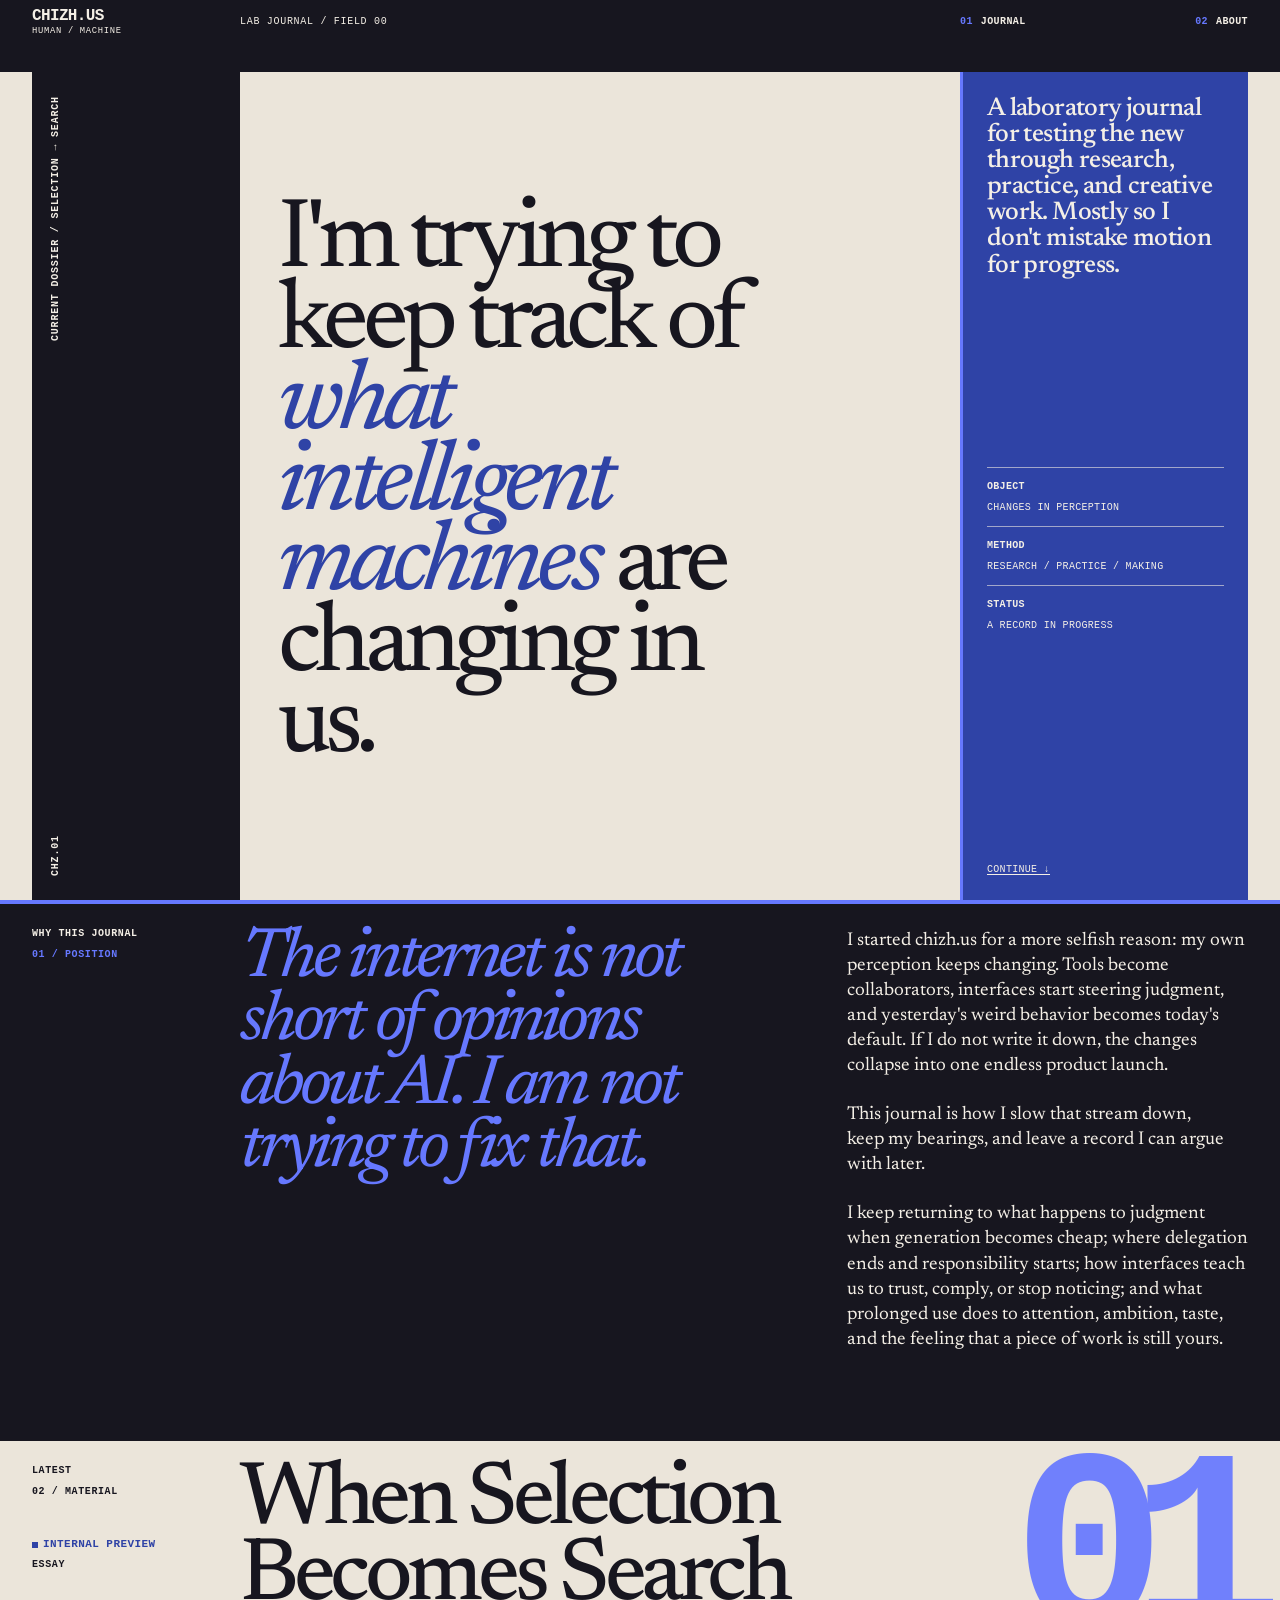
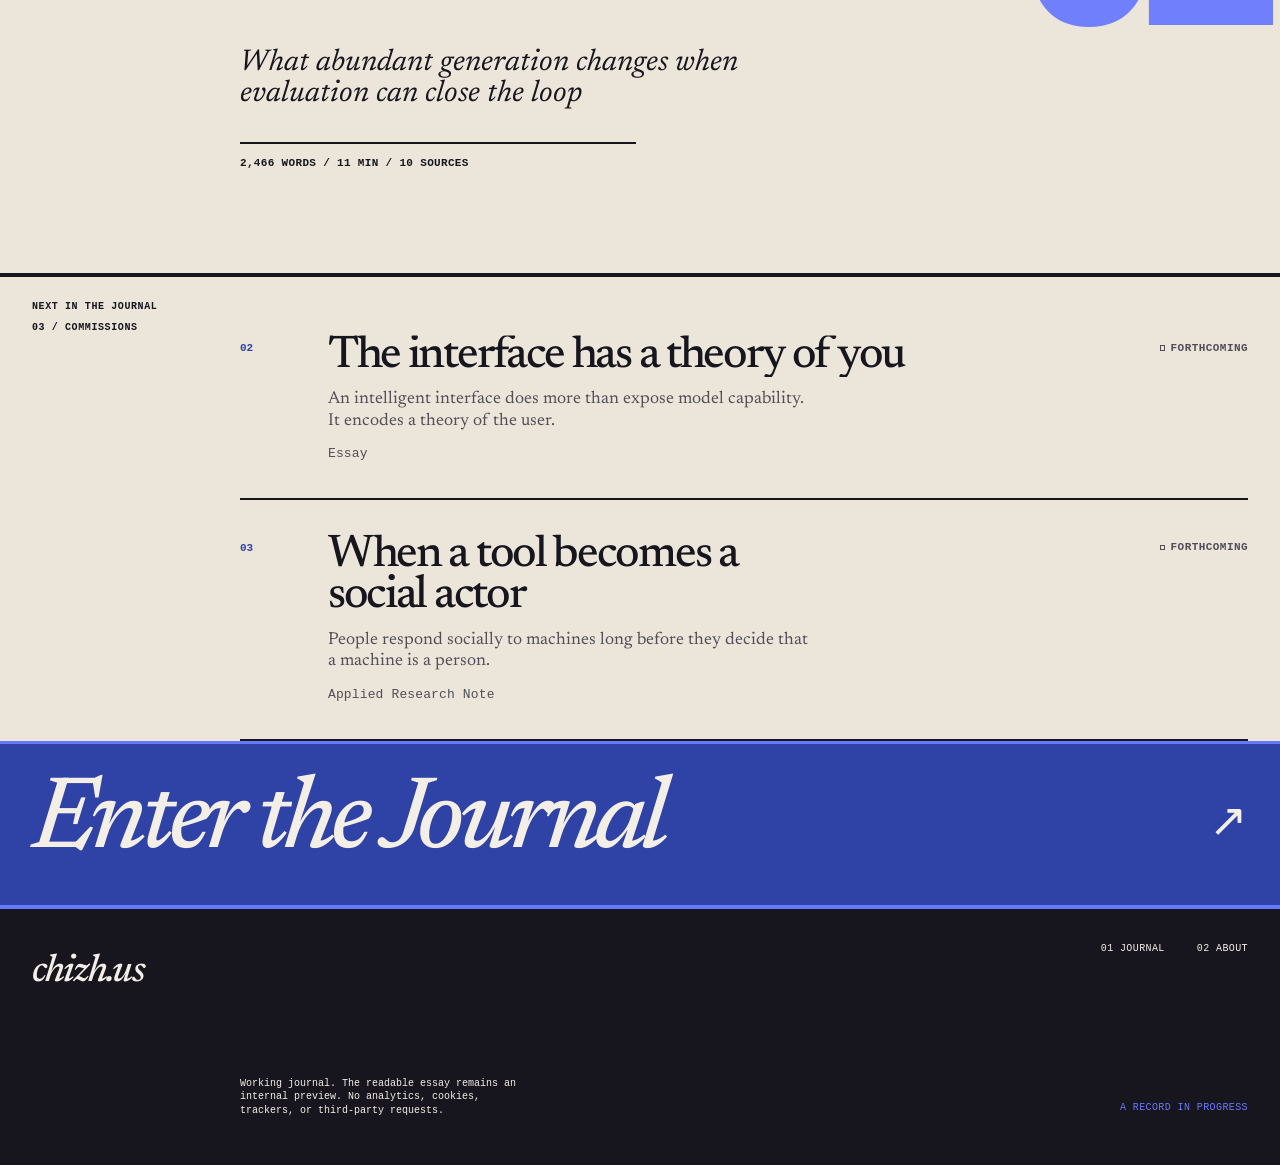
==== commit 98dd2a43: "Update journal voice and ordinary-load motion" ====
--- a/index.html
+++ b/index.html
@@ -1 +1 @@
-<!DOCTYPE html><html lang="en"><head><meta charset="utf-8"><meta name="viewport" content="width=device-width, initial-scale=1"><meta name="color-scheme" content="light"><title>chizh.us: a human-machine laboratory journal</title><meta name="description" content="How humans and intelligent machines shape one another. A laboratory journal on judgment, interaction, agency, and the psychology of life with AI."><meta name="author" content="Iurii Chizh"><link rel="canonical" href="https://ichizh8.github.io/"><meta property="og:type" content="website"><meta property="og:site_name" content="chizh.us"><meta property="og:title" content="chizh.us: a human-machine laboratory journal"><meta property="og:description" content="How humans and intelligent machines shape one another. A laboratory journal on judgment, interaction, agency, and the psychology of life with AI."><meta property="og:url" content="https://ichizh8.github.io/"><link rel="icon" href="/favicon.svg" type="image/svg+xml"><link rel="stylesheet" href="/_astro/Base.UTchvs7a.css"></head><body class="is-home"><a class="skip-link" href="#main">Skip to content</a><header class="masthead"><div class="shell masthead__inner"><a class="brand" href="/" aria-label="chizh.us home"><span>chizh.us</span><small>human / machine</small></a><p class="masthead__register" aria-hidden="true">LAB JOURNAL / FIELD 00</p><nav class="nav" aria-label="Primary"><a class="nav__link" href="/journal"><span aria-hidden="true">01</span>Journal</a><a class="nav__link" href="/themes"><span aria-hidden="true">02</span>Themes</a><a class="nav__link" href="/about"><span aria-hidden="true">03</span>About</a></nav></div></header><main id="main" class="shell page" tabindex="-1"><section class="home-hero"><div class="home-hero__code" aria-hidden="true"><span>CHZ.01</span><span>CURRENT DOSSIER / Selection → Search</span></div><h1 class="home-hero__title"><span class="home-hero__title-group" data-motion-reveal="hero-title">How humans and </span><span class="home-hero__title-group" data-motion-reveal="hero-title"><em>intelligent machines</em> </span><span class="home-hero__title-group" data-motion-reveal="hero-title">shape one another.</span></h1><aside class="home-hero__aside"><p>A laboratory journal on judgment, interaction, agency, and the psychology of life with AI.</p><dl><div><dt>Object</dt><dd>Human-machine arrangements</dd></div><div><dt>Method</dt><dd>Argument before commentary</dd></div><div><dt>Status</dt><dd>Local laboratory prototype</dd></div></dl><a href="#latest">Continue ↓</a></aside></section><section class="home-why" aria-labelledby="why-title"><header class="home-why__register"><h2 id="why-title">Why this journal</h2><span aria-hidden="true">01 / POSITION</span></header><div class="home-why__body"><p class="home-why__lead">AI is not the subject by itself.</p><p>chizh.us studies how interfaces shape judgment, how tools acquire initiative, and how people and institutions decide what may be delegated without surrendering responsibility. This is where trust, agency, taste, accountability, and human adaptation become unusually visible.</p></div></section><section class="home-latest" id="latest" aria-labelledby="latest-title"><header class="home-latest__register"><h2 id="latest-title">Latest</h2><span aria-hidden="true">02 / MATERIAL</span><div><span class="mark mark--preview">Internal preview</span><span>Essay</span></div></header><article class="featured"><p class="featured__number" aria-hidden="true">01</p><div class="featured__body"><h3 class="featured__title"><a href="/journal/when-selection-becomes-search">When Selection Becomes Search</a></h3><p class="featured__deck">What abundant generation changes when evaluation can close the loop</p><p class="featured__meta meta">2,466 words / 11 min / 10 sources / Judgment + Interaction</p></div></article></section><section class="home-more" aria-labelledby="next-title"><header class="home-more__register"><h2 id="next-title">Next in the journal</h2><span aria-hidden="true">03 / COMMISSIONS</span></header><ol class="journal" aria-label="More from the journal"><li class="entry" id="the-interface-has-a-theory-of-you" data-entry data-motion-row="entry" data-format="essay" data-themes="interaction judgment systems" data-title="The interface has a theory of you"><div class="entry__inner"><span class="entry__num motion-row-title" aria-hidden="true">02</span><span><span class="entry__title motion-row-title">The interface has a theory of you</span><span class="entry__deck">An intelligent interface does more than expose model capability. It encodes a theory of the user.</span><span class="entry__meta meta">Essay<span aria-hidden="true"> / </span>Interaction<span aria-hidden="true"> / also </span>Judgment, Systems</span></span><span class="entry__aside"><span class="mark mark--forthcoming">Forthcoming</span></span></div></li><li class="entry" id="when-a-tool-becomes-a-social-actor" data-entry data-motion-row="entry" data-format="applied-research-note" data-themes="interaction judgment agency" data-title="When a tool becomes a social actor"><div class="entry__inner"><span class="entry__num motion-row-title" aria-hidden="true">03</span><span><span class="entry__title motion-row-title">When a tool becomes a social actor</span><span class="entry__deck">People respond socially to machines long before they decide that a machine is a person.</span><span class="entry__meta meta">Applied Research Note<span aria-hidden="true"> / </span>Interaction<span aria-hidden="true"> / also </span>Judgment, Agency</span></span><span class="entry__aside"><span class="mark mark--forthcoming">Forthcoming</span></span></div></li></ol></section><a class="home-index" href="/journal"><span>Enter the Journal</span><span aria-hidden="true">↗︎</span></a></main><footer class="shell footer"><a class="footer__mark" href="/">chizh.us</a><nav class="footer__nav" aria-label="Footer"><a href="/journal">01 Journal</a><a href="/themes">02 Themes</a><a href="/about">03 About</a></nav><p class="footer__note">Local prototype. Nothing here is published or deployed. No analytics, cookies, trackers, or third-party requests.</p><p class="footer__signoff" aria-hidden="true">Judgment / interaction / agency</p></footer><script type="module" src="/_astro/Base.astro_astro_type_script_index_0_lang.CEVqXWTg.js"></script></body></html>+<!DOCTYPE html><html lang="en"><head><meta charset="utf-8"><meta name="viewport" content="width=device-width, initial-scale=1"><meta name="color-scheme" content="light"><title>chizh.us: Iurii Chizh’s human-machine laboratory journal</title><meta name="description" content="Iurii Chizh's laboratory journal for tracking what intelligent machines change in us through research, practice, and creative work."><meta name="author" content="Iurii Chizh"><link rel="canonical" href="https://ichizh8.github.io/"><meta property="og:type" content="website"><meta property="og:site_name" content="chizh.us"><meta property="og:title" content="chizh.us: Iurii Chizh’s human-machine laboratory journal"><meta property="og:description" content="Iurii Chizh's laboratory journal for tracking what intelligent machines change in us through research, practice, and creative work."><meta property="og:url" content="https://ichizh8.github.io/"><link rel="icon" href="/favicon.svg" type="image/svg+xml"><link rel="stylesheet" href="/_astro/Base.BdLBp18c.css"></head><body class="is-home"><a class="skip-link" href="#main">Skip to content</a><header class="masthead"><div class="shell masthead__inner"><a class="brand" href="/" aria-label="chizh.us home"><span>chizh.us</span><small>human / machine</small></a><p class="masthead__register" aria-hidden="true">LAB JOURNAL / FIELD 00</p><nav class="nav" aria-label="Primary"><a class="nav__link" href="/journal"><span aria-hidden="true">01</span>Journal</a><a class="nav__link" href="/about"><span aria-hidden="true">02</span>About</a></nav></div></header><main id="main" class="shell page" tabindex="-1"><section class="home-hero"><div class="home-hero__code" aria-hidden="true"><span>CHZ.01</span><span>CURRENT DOSSIER / Selection → Search</span></div><h1 class="home-hero__title"><span class="home-hero__title-group" data-motion-reveal="hero-title">I'm trying to keep track of </span><span class="home-hero__title-group" data-motion-reveal="hero-title"><em>what intelligent machines</em> </span><span class="home-hero__title-group" data-motion-reveal="hero-title">are changing in us.</span></h1><aside class="home-hero__aside"><p>A laboratory journal for testing the new through research, practice, and creative work. Mostly so I don&#39;t mistake motion for progress.</p><dl><div><dt>Object</dt><dd>Changes in perception</dd></div><div><dt>Method</dt><dd>Research / practice / making</dd></div><div><dt>Status</dt><dd>A record in progress</dd></div></dl><a href="#latest">Continue ↓</a></aside></section><section class="home-why" aria-labelledby="why-title"><header class="home-why__register"><h2 id="why-title">Why this journal</h2><span aria-hidden="true">01 / POSITION</span></header><div class="home-why__body"><p class="home-why__lead">The internet is not short of opinions about AI. I am not trying to fix that.</p><div class="home-why__copy"><p>I started chizh.us for a more selfish reason: my own perception keeps changing. Tools become collaborators, interfaces start steering judgment, and yesterday's weird behavior becomes today's default. If I do not write it down, the changes collapse into one endless product launch.</p><p>This journal is how I slow that stream down, keep my bearings, and leave a record I can argue with later.</p><p>I keep returning to what happens to judgment when generation becomes cheap; where delegation ends and responsibility starts; how interfaces teach us to trust, comply, or stop noticing; and what prolonged use does to attention, ambition, taste, and the feeling that a piece of work is still yours.</p></div></div></section><section class="home-latest" id="latest" aria-labelledby="latest-title"><header class="home-latest__register"><h2 id="latest-title">Latest</h2><span aria-hidden="true">02 / MATERIAL</span><div><span class="mark mark--preview">Internal preview</span><span>Essay</span></div></header><article class="featured"><p class="featured__number" aria-hidden="true">01</p><div class="featured__body"><h3 class="featured__title"><a href="/journal/when-selection-becomes-search">When Selection Becomes Search</a></h3><p class="featured__deck">What abundant generation changes when evaluation can close the loop</p><p class="featured__meta meta">2,466 words / 11 min / 10 sources</p></div></article></section><section class="home-more" aria-labelledby="next-title"><header class="home-more__register"><h2 id="next-title">Next in the journal</h2><span aria-hidden="true">03 / COMMISSIONS</span></header><ol class="journal" aria-label="More from the journal"><li class="entry" id="the-interface-has-a-theory-of-you" data-entry data-motion-row="entry" data-format="essay" data-title="The interface has a theory of you"><div class="entry__inner"><span class="entry__num motion-row-title" aria-hidden="true">02</span><span><span class="entry__title motion-row-title">The interface has a theory of you</span><span class="entry__deck">An intelligent interface does more than expose model capability. It encodes a theory of the user.</span><span class="entry__meta meta">Essay</span></span><span class="entry__aside"><span class="mark mark--forthcoming">Forthcoming</span></span></div></li><li class="entry" id="when-a-tool-becomes-a-social-actor" data-entry data-motion-row="entry" data-format="applied-research-note" data-title="When a tool becomes a social actor"><div class="entry__inner"><span class="entry__num motion-row-title" aria-hidden="true">03</span><span><span class="entry__title motion-row-title">When a tool becomes a social actor</span><span class="entry__deck">People respond socially to machines long before they decide that a machine is a person.</span><span class="entry__meta meta">Applied Research Note</span></span><span class="entry__aside"><span class="mark mark--forthcoming">Forthcoming</span></span></div></li></ol></section><a class="home-index" href="/journal"><span>Enter the Journal</span><span aria-hidden="true">↗︎</span></a></main><footer class="shell footer"><a class="footer__mark" href="/">chizh.us</a><nav class="footer__nav" aria-label="Footer"><a href="/journal">01 Journal</a><a href="/about">02 About</a></nav><p class="footer__note">Working journal. The readable essay remains an internal preview. No analytics, cookies, trackers, or third-party requests.</p><p class="footer__signoff" aria-hidden="true">A record in progress</p></footer><script type="module" src="/_astro/Base.astro_astro_type_script_index_0_lang.D9uWhnz6.js"></script></body></html>
--- a/_astro/Base.BdLBp18c.css
+++ b/_astro/Base.BdLBp18c.css
@@ -0,0 +1 @@
+@font-face{font-family:Newsreader Variable;font-style:normal;font-display:swap;font-weight:200 800;src:url(/_astro/newsreader-vietnamese-wght-normal.Czsa-EzN.woff2)format("woff2-variations");unicode-range:U+102-103,U+110-111,U+128-129,U+168-169,U+1A0-1A1,U+1AF-1B0,U+300-301,U+303-304,U+308-309,U+323,U+329,U+1EA0-1EF9,U+20AB}@font-face{font-family:Newsreader Variable;font-style:normal;font-display:swap;font-weight:200 800;src:url(/_astro/newsreader-latin-ext-wght-normal.C-3rgBeH.woff2)format("woff2-variations");unicode-range:U+100-2BA,U+2BD-2C5,U+2C7-2CC,U+2CE-2D7,U+2DD-2FF,U+304,U+308,U+329,U+1D00-1DBF,U+1E00-1E9F,U+1EF2-1EFF,U+2020,U+20A0-20AB,U+20AD-20C0,U+2113,U+2C60-2C7F,U+A720-A7FF}@font-face{font-family:Newsreader Variable;font-style:normal;font-display:swap;font-weight:200 800;src:url(/_astro/newsreader-latin-wght-normal.CCVVNp6i.woff2)format("woff2-variations");unicode-range:U+??,U+131,U+152-153,U+2BB-2BC,U+2C6,U+2DA,U+2DC,U+304,U+308,U+329,U+2000-206F,U+20AC,U+2122,U+2191,U+2193,U+2212,U+2215,U+FEFF,U+FFFD}@font-face{font-family:Newsreader Variable;font-style:italic;font-display:swap;font-weight:200 800;src:url(/_astro/newsreader-vietnamese-wght-italic.xAqemagA.woff2)format("woff2-variations");unicode-range:U+102-103,U+110-111,U+128-129,U+168-169,U+1A0-1A1,U+1AF-1B0,U+300-301,U+303-304,U+308-309,U+323,U+329,U+1EA0-1EF9,U+20AB}@font-face{font-family:Newsreader Variable;font-style:italic;font-display:swap;font-weight:200 800;src:url(/_astro/newsreader-latin-ext-wght-italic.DFS986qL.woff2)format("woff2-variations");unicode-range:U+100-2BA,U+2BD-2C5,U+2C7-2CC,U+2CE-2D7,U+2DD-2FF,U+304,U+308,U+329,U+1D00-1DBF,U+1E00-1E9F,U+1EF2-1EFF,U+2020,U+20A0-20AB,U+20AD-20C0,U+2113,U+2C60-2C7F,U+A720-A7FF}@font-face{font-family:Newsreader Variable;font-style:italic;font-display:swap;font-weight:200 800;src:url(/_astro/newsreader-latin-wght-italic.Bxi8ein9.woff2)format("woff2-variations");unicode-range:U+??,U+131,U+152-153,U+2BB-2BC,U+2C6,U+2DA,U+2DC,U+304,U+308,U+329,U+2000-206F,U+20AC,U+2122,U+2191,U+2193,U+2212,U+2215,U+FEFF,U+FFFD}:root{--paper:#ebe5da;--paper-inset:#d8d0c3;--ink:#17161f;--ink-2:#514e58;--rule:#a9a194;--rule-strong:#17161f;--signal:#2f43a6;--signal-loud:#6678ff;--field-dark:#17161f;--field-light:#f4efe6;--selection:#6678ff;--selection-ink:#17161f;--font-display:"Newsreader Variable", Georgia, "Times New Roman", serif;--font-text:"Newsreader Variable", Georgia, "Times New Roman", serif;--font-ui:ui-monospace, "SFMono-Regular", "Roboto Mono", Menlo, Consolas, monospace;--step-00:.6875rem;--step-0:.8125rem;--step-1:1.0625rem;--step-2:1.25rem;--step-3:clamp(1.5rem, 2.1vw, 2.2rem);--step-4:clamp(2.1rem, 3.8vw, 4rem);--step-5:clamp(3.1rem, 6vw, 6.75rem);--step-6:clamp(4rem, 9vw, 10rem);--track-label:.04em;--track-tight:-.035em;--track-tighter:-.055em;--measure:68ch;--measure-deck:44ch;--measure-display:15ch;--sp-1:.25rem;--sp-2:.5rem;--sp-3:.75rem;--sp-4:1rem;--sp-5:1.5rem;--sp-6:2rem;--sp-7:3rem;--sp-8:4.5rem;--sp-9:6.5rem;--sp-10:9rem;--gutter:clamp(1rem, 2.5vw, 2.75rem);--hair:1px;--radius:0;--dur-fast:80ms;--dur:.11s;--dur-slow:.14s;--ease:cubic-bezier(.2, 0, .1, 1);--motion-duration-fast:.36s;--motion-duration-default:.46s;--motion-duration-slow:.52s;--motion-duration-fast-mobile:.28s;--motion-duration-default-mobile:.36s;--motion-duration-slow-mobile:.42s;--motion-distance-text:12px;--motion-distance-text-mobile:8px;--motion-distance-inline:4px;--motion-ease:cubic-bezier(.2, 0, .1, 1);color-scheme:light}*,:before,:after{box-sizing:border-box}*{border-radius:var(--radius);margin:0;padding:0}html{-webkit-text-size-adjust:100%;scroll-behavior:smooth;scroll-padding-top:6rem}@media (prefers-reduced-motion:reduce){html{scroll-behavior:auto}}body{background:var(--paper);color:var(--ink);font-family:var(--font-text);font-size:var(--step-1);font-variant-numeric:tabular-nums;-webkit-font-smoothing:antialiased;text-rendering:optimizelegibility;flex-direction:column;min-height:100vh;line-height:1.66;display:flex}h1,h2,h3,h4{font-family:var(--font-display);letter-spacing:var(--track-tight);text-wrap:balance;font-weight:700;line-height:1.04}p,li,dd,dt,blockquote{text-wrap:pretty}a{color:var(--signal);text-underline-offset:.18em;text-decoration-line:underline;text-decoration-thickness:1px;text-decoration-color:color-mix(in srgb, var(--signal) 45%, transparent);transition:text-decoration-color var(--dur-fast) var(--ease)}a:hover{text-decoration-color:var(--signal)}:focus-visible{outline:2px solid var(--signal);outline-offset:2px}:where(button,input,select,textarea){font:inherit;color:inherit;background:0 0;border:none}button{cursor:pointer}hr{border:none;border-top:var(--hair) solid var(--rule)}[hidden]{display:none!important}ul,ol{list-style:none}.label{font-family:var(--font-display);font-size:var(--step-00);letter-spacing:var(--track-label);text-transform:uppercase;color:var(--ink-2);font-weight:600;line-height:1.2}.label--signal{color:var(--signal)}.meta{font-family:var(--font-display);font-size:var(--step-0);color:var(--ink-2);letter-spacing:.01em;font-weight:450;line-height:1.5}.display{font-family:var(--font-display);letter-spacing:var(--track-tighter);font-weight:700;line-height:.92}.deck{font-size:var(--step-2);color:var(--ink-2);max-width:var(--measure-deck);letter-spacing:-.005em;line-height:1.45}.skip-link{left:var(--gutter);z-index:100;background:var(--ink);color:var(--paper);padding:var(--sp-3) var(--sp-4);font-family:var(--font-display);font-size:var(--step-0);font-weight:600;text-decoration:none;position:absolute;top:0;transform:translateY(-120%)}.skip-link:focus-visible{outline-offset:-4px;transform:translateY(0)}.visually-hidden{clip-path:inset(50%);white-space:nowrap;border:0;width:1px;height:1px;margin:-1px;padding:0;position:absolute;overflow:hidden}@media (prefers-reduced-motion:reduce){*,:before,:after{transition-duration:.001ms!important;animation-duration:.001ms!important;animation-iteration-count:1!important;animation-timeline:auto!important}}:root{--motion-state-duration:var(--motion-duration-default);--motion-state-delay:0s;--motion-state-start-transform:translateY(var(--motion-distance-text));--motion-state-end-transform:none;--motion-state-start-clip:inset(0 0 0 0);--motion-state-end-clip:inset(0 0 0 0);--motion-state-ease:var(--motion-ease)}.motion-target{--motion-state-duration:var(--motion-duration-default);--motion-state-delay:0s;--motion-state-start-transform:none;--motion-state-end-transform:none;--motion-state-start-clip:inset(0 0 0 0);--motion-state-end-clip:inset(0 0 0 0);--motion-state-ease:var(--motion-ease);transition-property:transform,opacity,clip-path;transition-timing-function:var(--motion-state-ease);transition-duration:var(--motion-state-duration);transition-delay:var(--motion-state-delay);transform:var(--motion-state-end-transform);clip-path:var(--motion-state-end-clip);opacity:1}html[data-motion=full] .motion-target[data-motion-state=pending]{opacity:0;transform:var(--motion-state-start-transform);clip-path:var(--motion-state-start-clip);transition:none!important}html[data-motion=full] .motion-target[data-motion-state=revealing],html[data-motion=full] .motion-target[data-motion-state=revealed]{opacity:1;transform:var(--motion-state-end-transform);clip-path:var(--motion-state-end-clip)}html[data-motion=reduced] .motion-target{opacity:1!important;clip-path:none!important;transition:none!important;transform:none!important}.motion-fade{transition-property:opacity;transition-timing-function:var(--motion-state-ease);transition-duration:var(--motion-state-duration);transition-delay:var(--motion-state-delay);opacity:1}html[data-motion=full] .motion-fade[data-motion-state=pending]{opacity:0;transition:none!important}html[data-motion=full] .motion-fade[data-motion-state=revealing],html[data-motion=full] .motion-fade[data-motion-state=revealed]{opacity:1}html[data-motion=reduced] .motion-fade{opacity:1!important;transition:none!important}.motion-phrase{opacity:1;max-width:100%;transition-property:opacity,transform;transition-timing-function:var(--motion-state-ease);transition-duration:var(--motion-state-duration);transition-delay:var(--motion-state-delay);display:inline-block;transform:none}html[data-motion=full] .motion-phrase[data-motion-state=pending]{opacity:0;transform:var(--motion-state-start-transform);will-change:opacity, transform;transition:none!important}html[data-motion=full] .motion-phrase[data-motion-state=revealing],html[data-motion=full] .motion-phrase[data-motion-state=revealed]{opacity:1;transform:none}html[data-motion=reduced] .motion-phrase{opacity:1!important;transition:none!important;transform:none!important}.motion-shift{transition-property:transform;transition-timing-function:var(--motion-state-ease);transition-duration:var(--motion-state-duration);transition-delay:var(--motion-state-delay);transform:none}html[data-motion=full] .motion-shift[data-motion-state=pending]{transform:var(--motion-state-start-transform);transition:none!important}html[data-motion=full] .motion-shift[data-motion-state=revealing],html[data-motion=full] .motion-shift[data-motion-state=revealed]{transform:none}html[data-motion=reduced] .motion-shift{transition:none!important;transform:none!important}.motion-wipe{clip-path:inset(0);transition:clip-path var(--motion-state-duration) var(--motion-state-ease) var(--motion-state-delay)}html[data-motion=full] .motion-wipe[data-motion-state=pending]{clip-path:var(--motion-state-start-clip);will-change:clip-path;transition:none!important}html[data-motion=full] .motion-wipe[data-motion-state=revealing],html[data-motion=full] .motion-wipe[data-motion-state=revealed]{clip-path:inset(0)}html[data-motion=reduced] .motion-wipe{clip-path:none!important;transition:none!important}.motion-edge{position:relative;overflow:hidden}html[data-motion=full] .motion-edge:before{content:"";pointer-events:none;transform-origin:top;transition:transform var(--motion-state-duration) var(--motion-state-ease) var(--motion-state-delay);position:absolute;inset:0;transform:scaleY(1)}html[data-motion=full] .motion-edge[data-motion-edge=pending]:before{transform:scaleY(0);transition:none!important}html[data-motion=full] .motion-edge[data-motion-edge=revealed]:before{transform:scaleY(1)}html[data-motion=reduced] .motion-edge:before{transition:none!important;transform:scaleY(1)!important}.home-hero__aside.motion-edge:before{background:var(--signal-loud);width:3px;inset-block:0;inset-inline:-3px auto}.home-hero__aside.motion-edge{border-inline-start-color:#0000;overflow:visible}@media (hover:hover) and (pointer:fine){html[data-motion=full] .home-index>span:first-child,html[data-motion=full] .home-index>span:last-child{transition:transform var(--motion-duration-fast) var(--motion-ease);display:inline-block}html[data-motion=full] .home-index:hover>span:first-child,html[data-motion=full] .home-index:focus-visible>span:first-child{transform:translate(-3px)}html[data-motion=full] .home-index:hover>span:last-child,html[data-motion=full] .home-index:focus-visible>span:last-child{transform:translate(3px)}}.motion-row-title{transition:transform var(--motion-duration-fast) var(--motion-ease)}@media (hover:hover) and (pointer:fine){html[data-motion=full] .entry:hover .motion-row-title,html[data-motion=full] .entry:focus-within .motion-row-title{transform:translateX(var(--motion-distance-inline))}html[data-motion=full] .entry:hover .entry__num,html[data-motion=full] .entry:focus-within .entry__num{color:var(--signal)}}html[data-motion=reduced] .home-index,html[data-motion=reduced] .home-index>span,html[data-motion=reduced] .motion-row-title,html[data-motion=reduced] .motion-phrase,html[data-motion=reduced] .motion-wipe{opacity:1!important;clip-path:none!important;transition:none!important;transform:none!important}@media (width<=56.25rem){.motion-target{--motion-state-start-transform:translateY(var(--motion-distance-text-mobile))}html[data-motion=full] .motion-row-title{transition-duration:var(--motion-duration-slow-mobile)}.home-hero__aside.motion-edge{border-block-start-color:#0000}html[data-motion=full] .home-hero__aside.motion-edge:before{transform-origin:0;width:auto;height:3px;inset:-3px 0 auto;transform:scaleX(1)}html[data-motion=full] .home-hero__aside.motion-edge[data-motion-edge=pending]:before{transform:scaleX(0);transition:none!important}html[data-motion=full] .home-hero__aside.motion-edge[data-motion-edge=revealed]:before{transform:scaleX(1)}}@view-transition{navigation:auto}@keyframes chizh-page-out{to{opacity:0;transform:translateY(-4px)}}@keyframes chizh-page-in{0%{opacity:0;transform:translateY(4px)}}@media (prefers-reduced-motion:no-preference){html[data-motion=full]::view-transition-old(root){animation:chizh-page-out .18s var(--motion-ease) both}html[data-motion=full]::view-transition-new(root){animation:chizh-page-in .26s var(--motion-ease) both}}@media (prefers-reduced-motion:reduce){html[data-motion=full]::view-transition-old(root),html[data-motion=full]::view-transition-new(root),::view-transition-old(root),::view-transition-new(root){animation:none!important}}.shell{grid-template-columns:[full-start] var(--gutter) [rail-start] minmax(0, 13rem) [rail-end main-start] minmax(0, 60rem) [main-end wide-start] minmax(0, 15rem) [wide-end] minmax(var(--gutter), 1fr) [full-end];align-content:start;display:grid}@media (width<=56.25rem){.shell{grid-template-columns:[full-start] var(--gutter) [rail-start main-start wide-start] minmax(0, 1fr) [rail-end main-end wide-end] var(--gutter) [full-end]}}.span-rail{grid-column:rail}.span-main{grid-column:main}.span-content{grid-column:main/wide-end}.span-bleed{grid-column:rail/wide-end}.span-full{grid-column:full}.band{grid-column:full;grid-template-columns:subgrid;display:grid}.band--inset{background:var(--paper-inset)}.rule{border-top:var(--hair) solid var(--rule);grid-column:rail/wide-end}.rule--strong{border-top-color:var(--rule-strong)}.rule--full{grid-column:full}.section{grid-column:full;grid-template-columns:subgrid;padding-block:var(--sp-7) var(--sp-6);display:grid}.section--tight{padding-block:var(--sp-6) var(--sp-5)}.section__label{padding-right:var(--sp-5);padding-bottom:var(--sp-4);align-self:start;gap:var(--sp-2);grid-column:rail;align-content:start;display:grid}.section__body{gap:var(--sp-5);grid-column:main/wide-end;align-content:start;display:grid}@media (width<=56.25rem){.section{padding-block:var(--sp-6) var(--sp-5)}.section__label{padding-right:0;padding-bottom:var(--sp-4)}}.masthead{z-index:40;background:var(--paper);border-bottom:var(--hair) solid var(--rule-strong);position:sticky;top:0}.brand{font-family:var(--font-display);letter-spacing:-.03em;color:var(--ink);white-space:nowrap;padding-block:var(--sp-3);grid-column:rail/main;font-size:1.0625rem;font-weight:800;text-decoration:none}.brand__suffix{color:var(--signal)}.brand:hover .brand__suffix{color:var(--ink)}.nav{justify-self:end;align-items:stretch;gap:var(--sp-5);grid-column:main/wide-end;display:flex}.nav__link{font-family:var(--font-display);font-size:var(--step-00);letter-spacing:var(--track-label);text-transform:uppercase;color:var(--ink);border-bottom:2px solid #0000;align-items:center;min-height:44px;margin-bottom:-1px;font-weight:600;text-decoration:none;display:inline-flex}.nav__link:hover{color:var(--signal)}.nav__link[aria-current=page]{border-bottom-color:var(--signal);color:var(--signal)}@media (width<=56.25rem){.brand{grid-column:rail;justify-self:start}.nav{justify-self:end;gap:var(--sp-4);grid-column:rail}}@media (width<=26rem){.nav{gap:var(--sp-3)}.nav__link{letter-spacing:.08em;font-size:.6875rem}}.progress{inset-inline:0;pointer-events:none;height:2px;position:absolute;bottom:-1px;overflow:hidden}.progress__fill{background:var(--signal-loud);height:100%;transform:scaleX(var(--progress,0));transform-origin:0}.page{flex:1 0 auto}.footer{border-top:2px solid var(--rule-strong);margin-top:var(--sp-8);padding-block:var(--sp-6) var(--sp-7)}.footer__mark{font-family:var(--font-display);letter-spacing:-.03em;padding-bottom:var(--sp-5);grid-column:rail;font-size:1.0625rem;font-weight:800}.footer__cols{gap:var(--sp-6) var(--sp-5);grid-column:main/wide-end;grid-template-columns:repeat(auto-fit,minmax(min(100%,15rem),1fr));align-items:start;display:grid}.footer__group{gap:var(--sp-2);align-content:start;display:grid}.footer__list{gap:var(--sp-1);display:grid}.footer__list a{font-family:var(--font-display);font-size:var(--step-0);color:var(--ink);text-decoration-color:color-mix(in srgb, var(--ink) 25%, transparent);align-items:center;min-height:32px;display:inline-flex}.footer__list a:hover{color:var(--signal);text-decoration-color:var(--signal)}.footer__note{margin-top:var(--sp-6);padding-top:var(--sp-4);border-top:var(--hair) solid var(--rule);font-size:var(--step-0);color:var(--ink-2);grid-column:main/wide-end;max-width:52ch}@media (width<=56.25rem){.footer__list a{min-height:44px}}.promise{grid-column:full;grid-template-columns:subgrid;padding-block:var(--sp-8) var(--sp-9);display:grid}.promise__line{font-family:var(--font-display);font-size:var(--step-6);letter-spacing:var(--track-tighter);max-width:var(--measure-display);text-wrap:balance;grid-column:rail/wide-end;font-weight:700;line-height:.92}.promise__line em{color:var(--signal-loud);font-style:normal}.promise__support{margin-top:var(--sp-6);font-size:var(--step-2);color:var(--ink-2);grid-column:main/wide-end;max-width:34ch;line-height:1.4}@media (width<=56.25rem){.promise{padding-block:var(--sp-6) var(--sp-7)}.promise__support{margin-top:var(--sp-5)}}.mark{font-family:var(--font-display);font-size:var(--step-00);letter-spacing:var(--track-label);text-transform:uppercase;white-space:nowrap;align-items:center;gap:.5em;font-weight:600;line-height:1.2;display:inline-flex}.mark:before{content:"";flex:none;block-size:.5em;inline-size:.5em}.mark--preview{color:var(--signal)}.mark--preview:before{background:var(--signal)}.mark--forthcoming{color:var(--ink-2)}.mark--forthcoming:before{box-shadow:inset 0 0 0 1px}.featured{grid-column:full;grid-template-columns:subgrid;padding-block:var(--sp-6) var(--sp-8);border-top:2px solid var(--signal);display:grid}.featured__rail{gap:var(--sp-3);padding-right:var(--sp-5);padding-bottom:var(--sp-4);grid-column:rail;align-content:start;display:grid}.featured__body{grid-column:main/wide-end}.featured__title{font-size:var(--step-5);letter-spacing:-.03em;max-width:20ch;line-height:.98}.featured__deck{margin-top:var(--sp-4);font-size:var(--step-2);color:var(--ink-2);max-width:46ch;line-height:1.5}.featured__meta{margin-top:var(--sp-5);padding-top:var(--sp-3);border-top:var(--hair) solid var(--rule);max-width:46ch}.journal{grid-column:full;grid-template-columns:subgrid;display:grid}.entry{grid-column:full;grid-template-columns:subgrid;scroll-margin-top:5rem;display:grid}.entry:target .entry__inner{background:var(--paper-inset)}.entry__inner{gap:var(--sp-4);padding-block:var(--sp-5);border-bottom:var(--hair) solid var(--rule);color:inherit;grid-column:rail/wide-end;grid-template-columns:3.5rem minmax(0,1fr) minmax(0,11rem);align-items:start;text-decoration:none;display:grid;position:relative}a.entry__inner:before{content:"";left:-.75rem;top:var(--sp-5);background:var(--signal);opacity:0;width:3px;height:1.2em;transition:opacity var(--dur) var(--ease), transform var(--dur) var(--ease);position:absolute;transform:translate(-4px)}a.entry__inner:hover:before,a.entry__inner:focus-visible:before{opacity:1;transform:translate(0)}.entry__num{font-family:var(--font-display);font-size:var(--step-0);color:var(--ink-2);font-variant-numeric:tabular-nums;padding-top:.35em;font-weight:600}a.entry__inner:hover .entry__num{color:var(--signal)}.entry__title{font-family:var(--font-display);font-size:var(--step-3);letter-spacing:-.015em;max-width:28ch;font-weight:700;line-height:1.12;display:block}a.entry__inner:hover .entry__title{color:var(--signal)}.entry__deck{margin-top:var(--sp-2);font-size:var(--step-1);color:var(--ink-2);max-width:56ch;line-height:1.5;display:block}.entry__meta{margin-top:var(--sp-3);display:block}.entry__aside{gap:var(--sp-2);justify-items:start;padding-top:.35em;display:grid}@media (width<=56.25rem){.entry__inner{gap:var(--sp-3);grid-template-columns:2.25rem minmax(0,1fr);min-height:44px}.entry__aside{padding-top:var(--sp-3);grid-column:2}a.entry__inner:before{left:-.5rem}}.prose-block{max-width:var(--measure);gap:var(--sp-4);display:grid}p.prose-block{display:block}.prose-block p{font-size:var(--step-1);line-height:1.66}.prose-block h3{font-size:var(--step-3);margin-top:var(--sp-3)}.prose-block strong{font-weight:650}.action{font-family:var(--font-display);font-size:var(--step-0);color:var(--ink);border:none;border-bottom:2px solid var(--rule);min-height:44px;transition:border-color var(--dur-fast) var(--ease);background:0 0;align-items:center;padding:0 0 2px;font-weight:550;text-decoration:none;display:inline-flex}.action:hover,.action[data-state=done]{color:var(--signal);border-bottom-color:var(--signal)}@media (width<=56.25rem){.action{min-height:44px}}.status-line{font-family:var(--font-display);font-size:var(--step-0);color:var(--signal);opacity:0;min-height:1.5em;transition:opacity var(--dur-slow) var(--ease)}.status-line[data-visible=true]{opacity:1}.deflist{gap:0;max-width:52rem;display:grid}.deflist__row{gap:var(--sp-4) var(--sp-5);padding-block:var(--sp-4);border-bottom:var(--hair) solid var(--rule);grid-template-columns:minmax(0,12rem) minmax(0,1fr);align-items:baseline;display:grid}.deflist__row:first-child{border-top:var(--hair) solid var(--rule)}.deflist__term{font-family:var(--font-display);font-size:var(--step-00);letter-spacing:var(--track-label);text-transform:uppercase;color:var(--ink-2);font-weight:600}.deflist__desc{font-size:var(--step-1);line-height:1.55}@media (width<=40rem){.deflist__row{gap:var(--sp-2);grid-template-columns:minmax(0,1fr)}}.notfound__code{font-family:var(--font-display);font-size:var(--step-6);letter-spacing:var(--track-tighter);color:var(--signal-loud);grid-column:rail/wide-end;font-weight:700;line-height:.9}.article{grid-column:full;grid-template-columns:subgrid;display:grid}.article__header{grid-column:full;grid-template-columns:subgrid;padding-block:var(--sp-7) var(--sp-6);display:grid}.article__kicker{padding-bottom:var(--sp-4);grid-column:rail/wide-end}.article__title{font-size:var(--step-5);letter-spacing:-.03em;grid-column:rail/wide-end;max-width:17ch;font-weight:700;line-height:.98}.article__deck{margin-top:var(--sp-5);font-size:var(--step-3);color:var(--ink-2);line-height:1.35;font-family:var(--font-text);letter-spacing:-.005em;grid-column:main/wide-end;max-width:40ch;font-weight:400}.preview-notice{grid-column:full;grid-template-columns:subgrid;background:var(--paper-inset);border-top:2px solid var(--signal);border-bottom:var(--hair) solid var(--rule);padding-block:var(--sp-4);display:grid}.preview-notice__inner{gap:var(--sp-3) var(--sp-5);grid-column:rail/wide-end;grid-template-columns:minmax(0,11rem) minmax(0,1fr);align-items:baseline;display:grid}.preview-notice__body{font-size:var(--step-0);color:var(--ink-2);max-width:62ch;line-height:1.55}.preview-notice__body strong{color:var(--ink);font-weight:600}@media (width<=56.25rem){.preview-notice__inner{grid-template-columns:minmax(0,1fr)}}.article__layout{grid-column:full;grid-template-columns:subgrid;border-top:var(--hair) solid var(--rule-strong);padding-top:var(--sp-6);display:grid}.article__rail{align-self:start;gap:var(--sp-4);padding-right:var(--sp-5);padding-bottom:var(--sp-6);grid-column:rail;display:grid;position:sticky;top:5rem}.article__rail-group{gap:var(--sp-1);display:grid}.article__body{max-width:var(--measure);grid-column:main}@media (width<=56.25rem){.article__rail{padding-right:0;padding-bottom:var(--sp-5);gap:var(--sp-4);border-bottom:var(--hair) solid var(--rule);grid-template-columns:repeat(auto-fit,minmax(min(100%,9rem),1fr));position:static}}@media (width>=56.251rem) and (width<=75rem){.article__body,.references__list,.disclosure__body{grid-column:main/wide-end;max-width:64ch}}.prose{font-family:var(--font-text);font-size:var(--step-1);font-variation-settings:"opsz" 16;line-height:1.7}.prose>p{margin-block:0 var(--sp-4);max-width:var(--measure);hanging-punctuation:first last}.prose>p:first-of-type{font-size:var(--step-2);color:var(--ink);margin-bottom:var(--sp-5);line-height:1.6}.prose>h2{font-family:var(--font-display);font-size:var(--step-4);letter-spacing:var(--track-tight);margin-block:var(--sp-8) var(--sp-4);padding-top:var(--sp-4);border-top:var(--hair) solid var(--rule-strong);max-width:24ch;scroll-margin-top:6rem;font-weight:700;line-height:1.05}.prose>h3{font-family:var(--font-display);font-size:var(--step-3);margin-block:var(--sp-6) var(--sp-3);scroll-margin-top:6rem;font-weight:650}.prose strong{font-weight:650}.prose em{font-style:italic}.prose code{background:var(--paper-inset);padding:.1em .3em;font-family:ui-monospace,SFMono-Regular,Menlo,monospace;font-size:.9em}.prose blockquote{border-left:2px solid var(--signal);padding-left:var(--sp-4);margin-block:var(--sp-5);color:var(--ink-2)}.prose ul,.prose ol{margin-block:0 var(--sp-4);padding-left:var(--sp-5);max-width:var(--measure)}.prose ul li{margin-bottom:var(--sp-2);list-style:none;position:relative}.prose ul li:before{content:"";left:calc(var(--sp-5) * -1);background:var(--signal);width:.5rem;height:1px;position:absolute;top:.75em}.prose ol{list-style:decimal}.prose a{color:var(--signal);text-underline-offset:.16em;text-decoration-thickness:1px;text-decoration-color:color-mix(in srgb, var(--signal) 35%, transparent)}.prose a[href*=doi\.org]{font-family:var(--font-display);letter-spacing:.005em;white-space:nowrap;font-size:.86em;font-weight:500}.references{grid-column:full;grid-template-columns:subgrid;margin-top:var(--sp-8);border-top:2px solid var(--rule-strong);padding-block:var(--sp-6) var(--sp-7);display:grid}.references__label{padding-right:var(--sp-5);padding-bottom:var(--sp-4);grid-column:rail;align-self:start}.references__list{counter-reset:ref;max-width:var(--measure);grid-column:main;display:grid}.reference{counter-increment:ref;gap:var(--sp-4);padding-block:var(--sp-4);border-bottom:var(--hair) solid var(--rule);font-size:var(--step-0);grid-template-columns:2.5rem minmax(0,1fr);scroll-margin-top:6rem;line-height:1.5;display:grid}.reference:first-child{border-top:var(--hair) solid var(--rule)}.reference:before{content:counter(ref, decimal-leading-zero);font-family:var(--font-display);color:var(--ink-2);font-variant-numeric:tabular-nums;font-weight:600}.reference:target:before{color:var(--signal)}.reference:target{background:var(--paper-inset)}.reference__authors{font-weight:500}.reference__title{font-style:normal}.reference__container{font-style:italic}.reference__doi{margin-top:var(--sp-1);font-family:var(--font-display);word-break:break-all;font-size:.9em;display:inline-block}@media (width<=56.25rem){.reference{gap:var(--sp-3);grid-template-columns:2rem minmax(0,1fr);font-size:.875rem}.preview-notice__body,.disclosure__body{font-size:.875rem}}.article__actions{grid-column:full;grid-template-columns:subgrid;border-top:var(--hair) solid var(--rule-strong);padding-block:var(--sp-5);display:grid}.article__actions-inner{align-items:center;gap:var(--sp-5);flex-wrap:wrap;grid-column:rail/wide-end;display:flex}.disclosure{grid-column:full;grid-template-columns:subgrid;border-top:var(--hair) solid var(--rule);padding-block:var(--sp-5) var(--sp-6);display:grid}.disclosure__label{padding-right:var(--sp-5);padding-bottom:var(--sp-3);grid-column:rail}.disclosure__body{max-width:var(--measure);font-size:var(--step-0);color:var(--ink-2);grid-column:main;line-height:1.6}::selection{background:var(--selection);color:var(--selection-ink)}.shell{grid-template-columns:[full-start] var(--gutter) [rail-start] minmax(0, 13rem) [rail-end main-start] minmax(0, 1fr) [main-end wide-start] minmax(0, 18rem) [wide-end] var(--gutter) [full-end]}.label,.meta,.mark,.action,.deflist__term{font-family:var(--font-ui)}.masthead{z-index:40;background:var(--field-dark);color:var(--field-light);border:0;position:relative}.is-reading .masthead{position:sticky;top:0}.masthead__inner{align-items:center;min-height:4.5rem}.brand{color:inherit;font-family:var(--font-ui);letter-spacing:-.04em;text-transform:uppercase;grid-column:rail;gap:.15rem;padding:0;font-size:1rem;font-weight:700;line-height:1;text-decoration:none;display:grid}.brand small{letter-spacing:.08em;font-size:.55rem;font-weight:500}.masthead__register{font-family:var(--font-ui);letter-spacing:.07em;text-transform:uppercase;grid-column:main;font-size:.625rem}.nav{justify-content:space-between;justify-self:stretch;gap:var(--sp-3);grid-column:wide}.nav__link{min-height:44px;color:inherit;font-family:var(--font-ui);letter-spacing:.04em;text-transform:uppercase;border:0;align-items:center;gap:.5rem;margin:0;padding:0;font-size:.625rem;font-weight:650;text-decoration:none;display:inline-flex}.nav__link span{color:var(--signal-loud)}.masthead .nav__link:hover,.masthead .nav__link[aria-current=page]{color:var(--signal-loud);border-bottom-color:var(--signal-loud);text-underline-offset:.32em;text-decoration:underline}.masthead :focus-visible{outline-color:var(--signal-loud)}.progress{height:3px;bottom:0}.progress__fill{background:var(--signal-loud)}.home-hero{grid-column:full;grid-template-columns:subgrid;align-items:stretch;min-height:calc(100svh - 4.5rem);display:grid}.home-hero__code{background:var(--field-dark);color:var(--field-light);padding:var(--sp-5) var(--sp-4);justify-content:space-between;gap:var(--sp-5);writing-mode:vertical-rl;font-family:var(--font-ui);letter-spacing:.08em;text-transform:uppercase;grid-column:rail;font-size:.625rem;font-weight:650;display:flex;transform:rotate(180deg)}.home-hero__title{letter-spacing:-.065em;text-wrap:balance;grid-column:main;align-self:center;max-width:10.5ch;padding:clamp(2rem,5vw,5rem) clamp(1.25rem,3vw,3.5rem);font-size:clamp(4rem,7.7vw,8.75rem);font-weight:430;line-height:.82}.home-hero__title em{color:var(--signal);font-style:italic;font-weight:430}.home-hero__aside{background:var(--signal);color:var(--field-light);border-left:3px solid var(--signal-loud);padding:var(--sp-5);gap:var(--sp-7);flex-direction:column;grid-column:wide;justify-content:space-between;display:flex}.home-hero__aside>p{font-family:var(--font-display);letter-spacing:-.025em;font-size:clamp(1.35rem,2vw,2rem);font-weight:520;line-height:1.02}.home-hero__aside dl{gap:0;display:grid}.home-hero__aside dl div{gap:var(--sp-2);padding-block:var(--sp-3);border-top:1px solid color-mix(in srgb, var(--field-light) 58%, transparent);display:grid}.home-hero__aside dt,.home-hero__aside dd,.home-hero__aside a{font-family:var(--font-ui);letter-spacing:.03em;text-transform:uppercase;font-size:.625rem;line-height:1.3}.home-hero__aside dt{font-weight:700}.home-hero__aside a{min-height:44px;color:var(--field-light);align-items:end;text-decoration-color:currentColor;display:inline-flex}.home-why{grid-column:full;grid-template-columns:subgrid;background:var(--field-dark);color:var(--field-light);border-top:4px solid var(--signal-loud);padding-block:var(--sp-5) clamp(3rem, 7vw, 8rem);display:grid}.home-why__register,.home-latest__register,.home-more__register{padding-right:var(--sp-5);gap:var(--sp-2);font-family:var(--font-ui);letter-spacing:.06em;text-transform:uppercase;grid-column:rail;align-content:start;font-size:.625rem;font-weight:650;line-height:1.25;display:grid}.home-why__register h2,.home-latest__register h2,.home-more__register h2{font-family:inherit;font-size:inherit;font-weight:inherit;letter-spacing:inherit;line-height:inherit}.home-why__register span{color:var(--signal-loud)}.home-why__body{grid-column:main/wide-end;grid-template-columns:minmax(0,1.15fr) minmax(18rem,.85fr);align-items:start;gap:clamp(2rem,5vw,6rem);display:grid}.home-why__lead{max-width:15ch;color:var(--signal-loud);letter-spacing:-.06em;font-size:clamp(3rem,5.5vw,6.5rem);font-style:italic;font-weight:430;line-height:.9}.home-why__copy{gap:var(--sp-5);max-width:46ch;display:grid}.home-why__copy p{font-size:clamp(1.08rem,1.45vw,1.4rem);line-height:1.35}.home-latest,.home-more{grid-column:full;grid-template-columns:subgrid;padding-block:var(--sp-5) 0;display:grid}.home-latest__register,.home-more__register{color:var(--ink)}.home-latest__register>div{gap:var(--sp-2);margin-top:var(--sp-6);display:grid}.featured{gap:var(--sp-6);border:0;grid-column:main/wide-end;grid-template-columns:minmax(0,1fr) minmax(12rem,.42fr);padding:0 0 clamp(4rem,8vw,9rem);display:grid;position:relative}.featured__body{z-index:1;grid-area:1/1;align-self:end}.featured__number{color:var(--signal-loud);font-family:var(--font-ui);letter-spacing:-.14em;opacity:.92;grid-area:1/2;place-self:start end;font-size:clamp(8rem,20vw,22rem);font-weight:800;line-height:.72}.featured__title{letter-spacing:-.06em;max-width:12ch;font-size:clamp(3.5rem,7vw,8rem);font-weight:470;line-height:.84}.featured__title a{color:inherit;text-decoration:none}.featured__title a:hover{color:var(--signal)}.featured__deck{max-width:34ch;margin-top:var(--sp-6);color:var(--ink);font-family:var(--font-display);font-size:clamp(1.4rem,2.35vw,2.5rem);font-style:italic;line-height:1.04}.featured__meta{max-width:60ch;margin-top:var(--sp-6);padding-top:var(--sp-3);border-top:2px solid var(--ink);color:var(--ink);font-family:var(--font-ui);letter-spacing:.03em;text-transform:uppercase;font-size:.6875rem;font-weight:600;line-height:1.3}.home-more{border-top:4px solid var(--ink)}.home-more .journal{grid-column:main/wide-end;display:block}.home-more .entry{display:block}.home-more .entry__inner{grid-column:auto;width:100%}.home-index{justify-content:space-between;align-items:center;gap:var(--sp-5);padding:clamp(1.5rem, 3vw, 3.5rem) var(--gutter);background:var(--signal);color:var(--field-light);border-top:3px solid var(--signal-loud);font-family:var(--font-display);letter-spacing:-.06em;grid-column:full;font-size:clamp(3.5rem,8vw,9rem);font-style:italic;font-weight:470;line-height:.82;text-decoration:none;display:flex}.home-index:hover span:first-child{text-decoration:underline .05em}.home-index>span:last-child{font-family:var(--font-ui);letter-spacing:0;flex:none;font-size:.45em;font-style:normal;line-height:1}.entry__inner{gap:var(--sp-5);border-bottom:2px solid var(--ink);grid-column:rail/wide-end;grid-template-columns:4rem minmax(0,1fr) minmax(0,13rem);padding-block:clamp(1.5rem,2.7vw,3rem);transition:none}.home-more .entry__inner{grid-column:1/-1}.entry__num{color:var(--signal);font-family:var(--font-ui);font-size:.6875rem;font-weight:700}.entry__title{max-width:22ch;font-family:var(--font-display);letter-spacing:-.05em;font-size:clamp(2rem,3.6vw,4rem);font-weight:480;line-height:.9}.entry__deck{max-width:48ch;margin-top:var(--sp-3);color:var(--ink-2);font-size:clamp(1rem,1.35vw,1.3rem);line-height:1.25}.entry__meta,.entry__aside{font-family:var(--font-ui)}.entry__aside{text-align:right;justify-items:end}a.entry__inner:before{display:none}a.entry__inner:hover .entry__title,a.entry__inner:hover .entry__num{color:var(--signal)}.section{border-top:1px solid var(--rule-strong);padding-block:var(--sp-5) var(--sp-7)}.section--head{padding-block:var(--sp-5) clamp(3rem, 7vw, 8rem)}.section--head .section__label{background:var(--field-dark);color:var(--field-light);padding:var(--sp-4);min-height:9rem}.section--head .section__label .label,.section--head .section__label .meta{color:var(--field-light)}.section--head .section__body>.prose-block,.section--head .section__body>p.prose-block{max-width:32ch;font-family:var(--font-display);letter-spacing:-.045em;font-size:clamp(2rem,3.7vw,4.2rem);font-style:italic;font-weight:450;line-height:.98}.prose-block p,p.prose-block{font-size:clamp(1.05rem,1.35vw,1.3rem);line-height:1.35}.deflist__row{border-color:var(--rule-strong)}.about-header{padding-block:clamp(3rem,7vw,8rem)!important}.about-header__title{font-style:italic;letter-spacing:-.065em!important;max-width:13ch!important;font-size:clamp(3.5rem,7.7vw,8.75rem)!important;font-weight:450!important;line-height:.84!important}.about-header__lede{max-width:37ch!important;margin-top:var(--sp-7)!important;color:var(--ink)!important;font-size:clamp(1.45rem,2.6vw,2.8rem)!important;line-height:1.08!important}.is-reading .article__title{letter-spacing:-.06em;font-size:clamp(3.5rem,7vw,7.5rem);font-style:italic;font-weight:450;line-height:.86}.is-reading .article__deck{font-size:clamp(1.45rem,2.4vw,2.5rem);line-height:1.18}.footer{padding-block:var(--sp-6) var(--sp-7);border-top:4px solid var(--signal-loud);background:var(--field-dark);color:var(--field-light);margin-top:0}.footer__mark{color:inherit;font-family:var(--font-display);letter-spacing:-.05em;grid-column:rail;padding:0;font-size:clamp(2rem,3vw,3rem);font-style:italic;font-weight:500;text-decoration:none}.footer__nav{justify-content:flex-end;gap:var(--sp-3) var(--sp-6);flex-wrap:wrap;grid-column:main/wide-end;display:flex}.footer__nav a{min-height:44px;color:inherit;font-family:var(--font-ui);letter-spacing:.04em;text-transform:uppercase;align-items:start;font-size:.625rem;text-decoration:none;display:inline-flex}.footer__nav a:hover{color:var(--signal-loud)}.footer__note{margin-top:var(--sp-8);max-width:48ch;color:inherit;font-family:var(--font-ui);border:0;grid-column:main;padding:0;font-size:.625rem;line-height:1.35}.footer__signoff{margin-top:var(--sp-8);color:var(--signal-loud);font-family:var(--font-ui);letter-spacing:.04em;text-transform:uppercase;grid-column:wide;place-self:end;font-size:.625rem}@media (width<=56.25rem){.shell{grid-template-columns:[full-start] var(--gutter) [rail-start main-start wide-start] minmax(0, 1fr) [rail-end main-end wide-end] var(--gutter) [full-end]}.masthead__inner{align-content:center;row-gap:.25rem;min-height:5.75rem}.brand{grid-column:rail}.brand small{font-size:.625rem;line-height:1.2}.masthead__register{display:none}.nav{justify-content:flex-start;gap:var(--sp-4);grid-column:rail}.nav__link{letter-spacing:.03em;font-size:.6875rem}.home-hero{min-height:auto}.home-hero__code{min-height:3.25rem;padding:var(--sp-3);align-items:center;gap:var(--sp-4);writing-mode:horizontal-tb;grid-column:rail;font-size:.6875rem;line-height:1.35;transform:none}.home-hero__code span:last-child{text-align:right}.home-hero__title{letter-spacing:-.045em;grid-column:rail;max-width:10.5ch;padding:clamp(2.75rem,9vw,4.5rem) 0 clamp(3rem,10vw,5rem);font-size:clamp(3.25rem,14vw,4.5rem);line-height:.98}.home-hero__aside{min-height:auto;padding:var(--sp-6) var(--gutter) var(--sp-5);border-top:3px solid var(--signal-loud);gap:var(--sp-6);border-left:0;grid-column:full;justify-content:flex-start}.home-hero__aside>p{letter-spacing:-.02em;max-width:27ch;font-size:1.4rem;line-height:1.22}.home-hero__aside dl div{gap:var(--sp-1);padding-block:var(--sp-3)}.home-hero__aside dt,.home-hero__aside dd,.home-hero__aside a{letter-spacing:.02em;font-size:.6875rem;line-height:1.45}.home-why__register,.home-latest__register,.home-more__register{padding-right:0;padding-bottom:var(--sp-6);gap:var(--sp-1);grid-column:rail;font-size:.6875rem;line-height:1.45}.home-why{padding-block:var(--sp-6) var(--sp-8)}.home-why__body{gap:var(--sp-6);grid-column:rail;grid-template-columns:1fr}.home-why__lead{letter-spacing:-.045em;max-width:12ch;font-size:clamp(2.65rem,11vw,3.7rem);line-height:1}.home-why__copy{gap:var(--sp-4);max-width:none}.home-why__copy p{font-size:1.0625rem;line-height:1.48}.home-latest,.home-more{padding-top:var(--sp-6)}.home-latest__register>div{margin-top:var(--sp-4);gap:var(--sp-2)}.featured{gap:var(--sp-4);padding-bottom:var(--sp-8);grid-column:rail;grid-template-columns:1fr}.featured__body{grid-area:2/1}.featured__number{margin-bottom:var(--sp-2);letter-spacing:-.11em;grid-area:1/1;justify-self:start;font-size:clamp(7rem,38vw,10rem);line-height:.8}.featured__title{letter-spacing:-.045em;max-width:12ch;font-size:clamp(2.8rem,12vw,3.8rem);line-height:.98}.featured__deck{margin-top:var(--sp-5);font-size:1.25rem;line-height:1.28}.featured__meta{margin-top:var(--sp-5);font-size:.6875rem;line-height:1.5}.home-more{border-top-width:3px}.home-more .journal{grid-column:rail}.entry__inner,.home-more .entry__inner{gap:var(--sp-3);padding-block:var(--sp-6);grid-column:rail;grid-template-columns:2.25rem minmax(0,1fr)}.entry__aside{text-align:left;grid-column:2;justify-items:start;line-height:1.45}.entry__title{letter-spacing:-.035em;font-size:clamp(2rem,8.4vw,2.8rem);line-height:1.03}.entry__deck{line-height:1.45}.section--head .section__label{min-height:auto}.section--head .section__body{margin-top:var(--sp-4)}.section--head .section__body>.prose-block,.section--head .section__body>p.prose-block{line-height:1.05}.about-header__title{letter-spacing:-.045em!important;font-size:clamp(3rem,13vw,4.5rem)!important;line-height:.98!important}.about-header__lede{font-size:1.3rem!important;line-height:1.35!important}.is-reading .article__title{letter-spacing:-.045em;font-size:clamp(3rem,12vw,4.25rem);line-height:.98}.is-reading .article__deck{font-size:1.3rem;line-height:1.35}.home-index{letter-spacing:-.045em;padding-block:var(--sp-6);border-top:0;line-height:.98}.is-home .footer{border-top:0}.footer__mark,.footer__nav,.footer__note,.footer__signoff{grid-column:rail}.footer__nav{margin-top:var(--sp-6);justify-content:flex-start}.footer__note,.footer__signoff{margin-top:var(--sp-6);justify-self:start}.footer__nav a,.footer__note,.footer__signoff{font-size:.6875rem;line-height:1.45}}@media (width<=28rem){.nav__link span{display:none}.home-hero__code{gap:var(--sp-2)}.home-hero__title{font-size:clamp(3rem,14vw,4rem)}.home-index{font-size:clamp(3rem,13vw,4rem)}}
